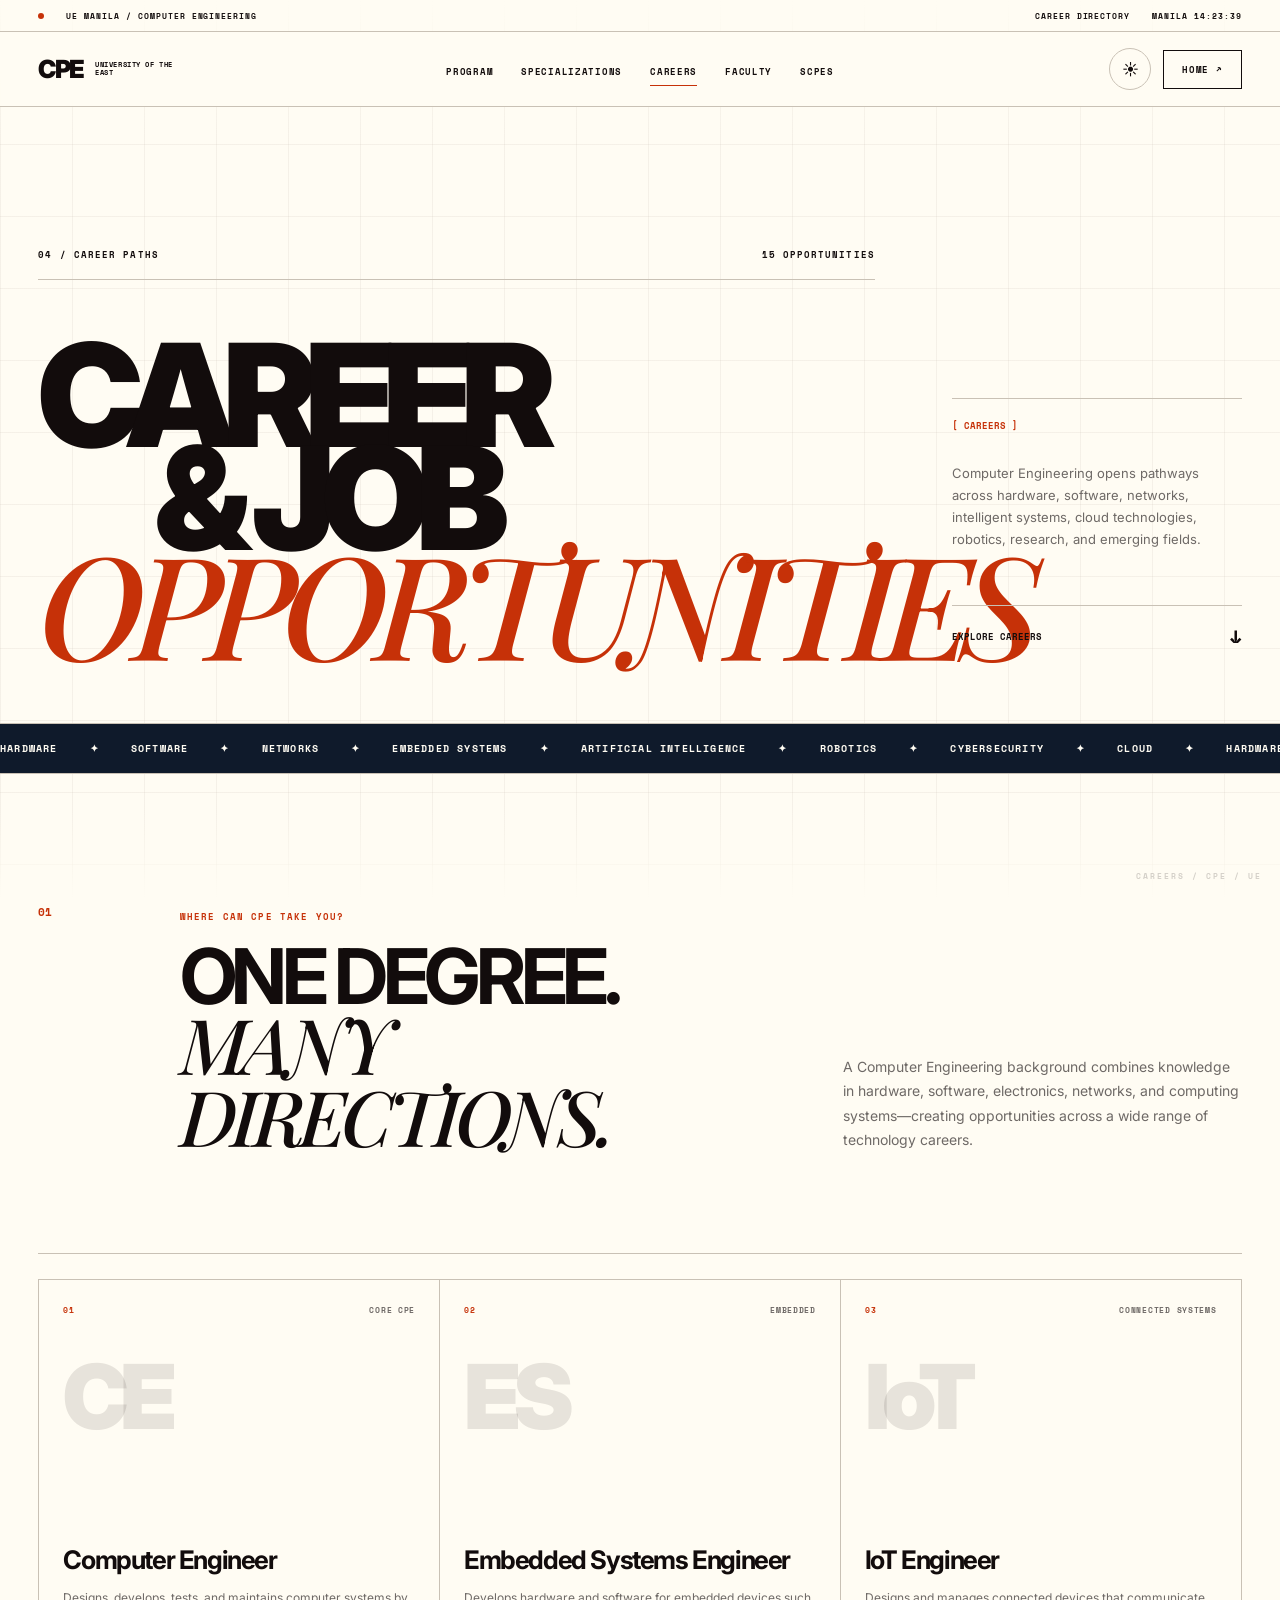
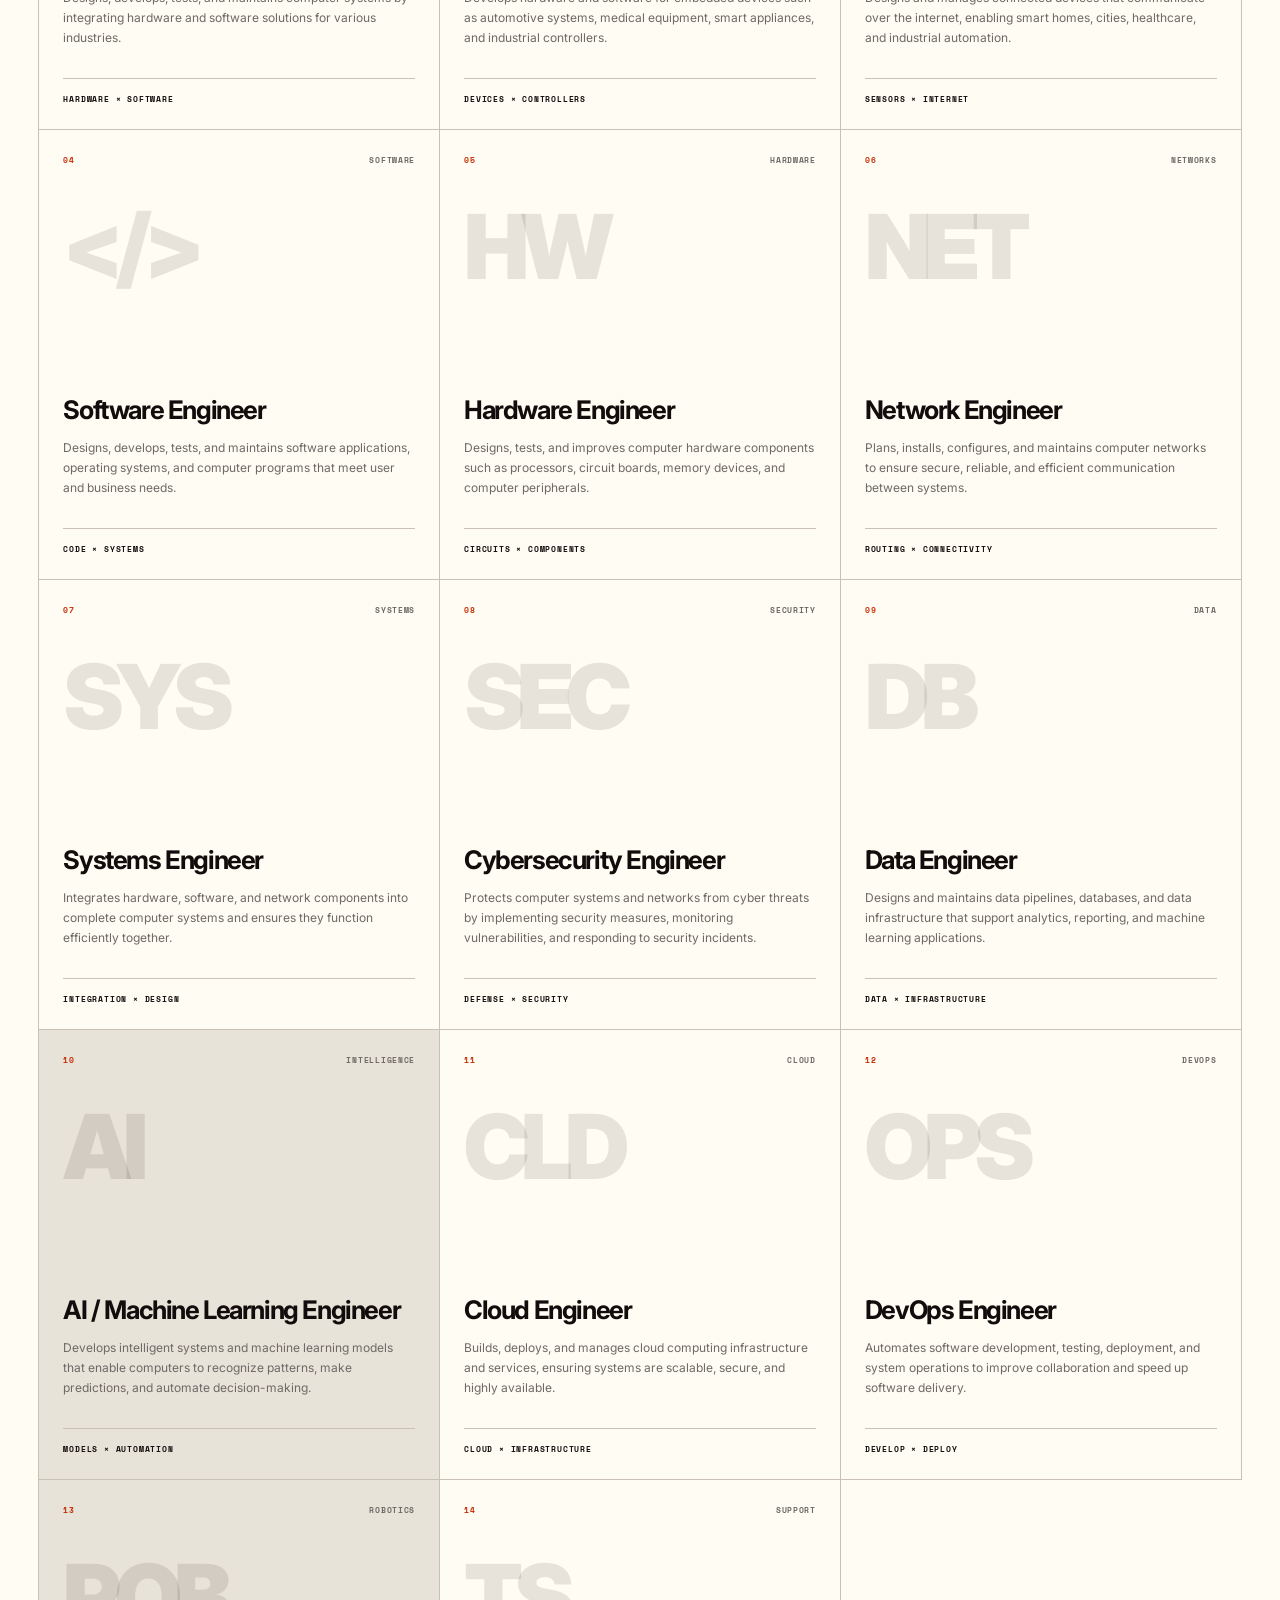
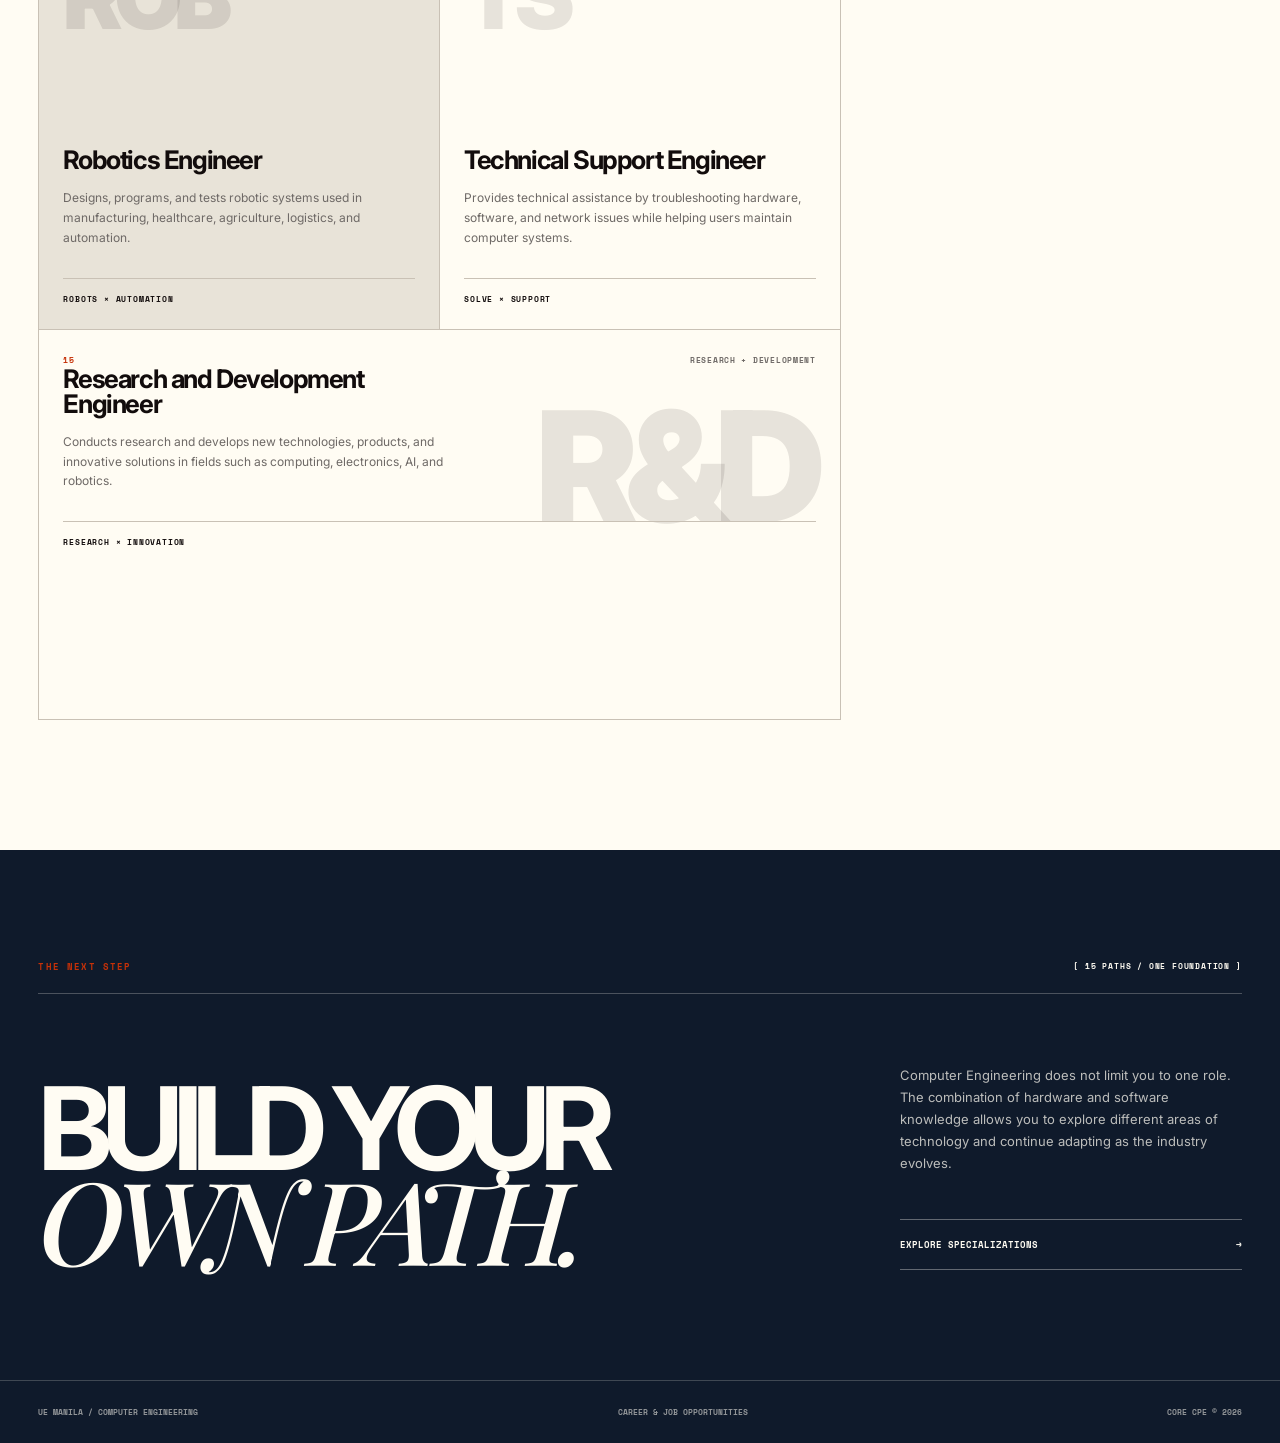
==== careers.html @ 99999d6b "Semi-finished website" ====
<!DOCTYPE html>
<html lang="en" data-theme="light">

<head>
    <meta charset="UTF-8">

    <meta
        name="viewport"
        content="width=device-width, initial-scale=1.0"
    >

    <title>
        Career & Job Opportunities | UE Computer Engineering
    </title>

    <!-- GOOGLE FONTS -->
    <link
        rel="preconnect"
        href="https://fonts.googleapis.com"
    >

    <link
        rel="preconnect"
        href="https://fonts.gstatic.com"
        crossorigin
    >

    <link
        href="https://fonts.googleapis.com/css2?family=Inter:wght@400;500;600;700;800;900&family=Playfair+Display:ital,wght@1,500;1,600&family=Space+Mono:wght@400;700&display=swap"
        rel="stylesheet"
    >

    <!-- CAREER PAGE CSS -->
    <link
        rel="stylesheet"
        href="careers.css"
    >

    <!-- APPLY SAVED THEME BEFORE PAGE LOAD -->
    <script>
        (function () {

            const savedTheme =
                localStorage.getItem("cpe-theme") || "light";

            document.documentElement.dataset.theme =
                savedTheme;

        })();
    </script>

</head>


<body>


<!-- =========================================================
     PAGE TRANSITION
========================================================= -->

<div
    class="page-transition"
    id="pageTransition"
></div>


<!-- =========================================================
     TOP BAR
========================================================= -->

<div class="topbar">

    <div class="topbar-left">

        <span class="dot"></span>

        <span>
            UE MANILA / COMPUTER ENGINEERING
        </span>

    </div>


    <div class="topbar-right">

        <span>
            CAREER DIRECTORY
        </span>

        <span id="clock">
            MANILA 00:00:00
        </span>

    </div>

</div>


<!-- =========================================================
     NAVIGATION
========================================================= -->

<nav>

    <div class="nav-inner">

        <!-- LOGO -->

        <a
            href="index.html"
            class="logo page-link"
        >

            CPE

            <small>
                UNIVERSITY OF THE EAST
            </small>

        </a>


        <!-- NAV LINKS -->

        <ul class="nav-links">

            <li>
                <a
                    href="computer-engineering.html"
                    class="page-link"
                >
                    PROGRAM
                </a>
            </li>

            <li>
                <a
                    href="specializations.html"
                    class="page-link"
                >
                    SPECIALIZATIONS
                </a>
            </li>

            <li>
                <a
                    href="careers.html"
                    class="active"
                >
                    CAREERS
                </a>
            </li>

            <li>
                <a
                    href="faculty.html"
                    class="page-link"
                >
                    FACULTY
                </a>
            </li>

            <li>
                <a
                    href="scpes.html"
                    class="page-link"
                >
                    SCPES
                </a>
            </li>

        </ul>


        <!-- RIGHT SIDE -->

        <div class="nav-right">

            <button
                class="theme-toggle"
                id="themeToggle"
                aria-label="Toggle dark mode"
            >

                <span class="sun">
                    ☀
                </span>

                <span class="moon">
                    ◐
                </span>

            </button>


            <a
                href="index.html"
                class="home-button page-link"
            >
                HOME ↗
            </a>

        </div>

    </div>

</nav>


<!-- =========================================================
     MAIN
========================================================= -->

<main>


<!-- =========================================================
     HERO
========================================================= -->

<section class="career-hero">

    <div class="hero-grid">


        <!-- LEFT -->

        <div class="hero-main">

            <div class="eyebrow reveal">

                <span>
                    04 / CAREER PATHS
                </span>

                <span>
                    15 OPPORTUNITIES
                </span>

            </div>


            <h1 class="career-title">

                <span
                    class="title-line title-career"
                >
                    CAREER
                </span>

                <span
                    class="title-line title-job"
                >
                    & JOB
                </span>

                <span
                    class="title-line title-opportunities"
                >
                    OPPORTUNITIES
                </span>

            </h1>

        </div>


        <!-- RIGHT -->

        <aside class="hero-side reveal">

            <div class="side-number">
                [ CAREERS ]
            </div>

            <p>
                Computer Engineering opens pathways
                across hardware, software, networks,
                intelligent systems, cloud technologies,
                robotics, research, and emerging fields.
            </p>

            <div class="hero-scroll">

                <span>
                    EXPLORE CAREERS
                </span>

                <span class="scroll-arrow">
                    ↓
                </span>

            </div>

        </aside>

    </div>

</section>


<!-- =========================================================
     MOVING CAREER STRIP
========================================================= -->

<div class="career-marquee">

    <div class="career-marquee-track">

        <span>HARDWARE</span>
        <span>✦</span>

        <span>SOFTWARE</span>
        <span>✦</span>

        <span>NETWORKS</span>
        <span>✦</span>

        <span>EMBEDDED SYSTEMS</span>
        <span>✦</span>

        <span>ARTIFICIAL INTELLIGENCE</span>
        <span>✦</span>

        <span>ROBOTICS</span>
        <span>✦</span>

        <span>CYBERSECURITY</span>
        <span>✦</span>

        <span>CLOUD</span>
        <span>✦</span>

        <!-- DUPLICATE FOR LOOP -->

        <span>HARDWARE</span>
        <span>✦</span>

        <span>SOFTWARE</span>
        <span>✦</span>

        <span>NETWORKS</span>
        <span>✦</span>

        <span>EMBEDDED SYSTEMS</span>
        <span>✦</span>

        <span>ARTIFICIAL INTELLIGENCE</span>
        <span>✦</span>

        <span>ROBOTICS</span>
        <span>✦</span>

        <span>CYBERSECURITY</span>
        <span>✦</span>

        <span>CLOUD</span>
        <span>✦</span>

    </div>

</div>


<!-- =========================================================
     INTRODUCTION
========================================================= -->

<section
    class="career-intro"
    id="career-list"
>

    <div class="intro-number reveal">
        01
    </div>


    <div class="intro-copy reveal">

        <span class="section-label">
            WHERE CAN CPE TAKE YOU?
        </span>


        <h2>

            ONE DEGREE.<br>

            <em>
                MANY DIRECTIONS.
            </em>

        </h2>

    </div>


    <div class="intro-description reveal">

        <p>
            A Computer Engineering background combines
            knowledge in hardware, software, electronics,
            networks, and computing systems—creating
            opportunities across a wide range of
            technology careers.
        </p>

    </div>

</section>


<!-- =========================================================
     CAREER CARDS
========================================================= -->

<section class="career-section">

    <div class="career-grid">


        <!-- 01 COMPUTER ENGINEER -->

        <article class="career-card reveal">

            <div class="career-card-top">

                <span class="career-number">
                    01
                </span>

                <span class="career-category">
                    CORE CPE
                </span>

            </div>


            <div class="career-icon">
                CE
            </div>


            <div class="career-content">

                <h3>
                    Computer Engineer
                </h3>

                <p>
                    Designs, develops, tests, and maintains
                    computer systems by integrating hardware
                    and software solutions for various
                    industries.
                </p>

            </div>


            <div class="career-bottom">
                HARDWARE × SOFTWARE
            </div>

        </article>


        <!-- 02 EMBEDDED SYSTEMS -->

        <article class="career-card reveal">

            <div class="career-card-top">

                <span class="career-number">
                    02
                </span>

                <span class="career-category">
                    EMBEDDED
                </span>

            </div>


            <div class="career-icon">
                ES
            </div>


            <div class="career-content">

                <h3>
                    Embedded Systems Engineer
                </h3>

                <p>
                    Develops hardware and software for
                    embedded devices such as automotive
                    systems, medical equipment, smart
                    appliances, and industrial controllers.
                </p>

            </div>


            <div class="career-bottom">
                DEVICES × CONTROLLERS
            </div>

        </article>


        <!-- 03 IOT -->

        <article class="career-card reveal">

            <div class="career-card-top">

                <span class="career-number">
                    03
                </span>

                <span class="career-category">
                    CONNECTED SYSTEMS
                </span>

            </div>


            <div class="career-icon">
                IoT
            </div>


            <div class="career-content">

                <h3>
                    IoT Engineer
                </h3>

                <p>
                    Designs and manages connected devices
                    that communicate over the internet,
                    enabling smart homes, cities, healthcare,
                    and industrial automation.
                </p>

            </div>


            <div class="career-bottom">
                SENSORS × INTERNET
            </div>

        </article>


        <!-- 04 SOFTWARE -->

        <article class="career-card reveal">

            <div class="career-card-top">

                <span class="career-number">
                    04
                </span>

                <span class="career-category">
                    SOFTWARE
                </span>

            </div>


            <div class="career-icon">
                &lt;/&gt;
            </div>


            <div class="career-content">

                <h3>
                    Software Engineer
                </h3>

                <p>
                    Designs, develops, tests, and maintains
                    software applications, operating systems,
                    and computer programs that meet user
                    and business needs.
                </p>

            </div>


            <div class="career-bottom">
                CODE × SYSTEMS
            </div>

        </article>


        <!-- 05 HARDWARE -->

        <article class="career-card reveal">

            <div class="career-card-top">

                <span class="career-number">
                    05
                </span>

                <span class="career-category">
                    HARDWARE
                </span>

            </div>


            <div class="career-icon">
                HW
            </div>


            <div class="career-content">

                <h3>
                    Hardware Engineer
                </h3>

                <p>
                    Designs, tests, and improves computer
                    hardware components such as processors,
                    circuit boards, memory devices, and
                    computer peripherals.
                </p>

            </div>


            <div class="career-bottom">
                CIRCUITS × COMPONENTS
            </div>

        </article>


        <!-- 06 NETWORK -->

        <article class="career-card reveal">

            <div class="career-card-top">

                <span class="career-number">
                    06
                </span>

                <span class="career-category">
                    NETWORKS
                </span>

            </div>


            <div class="career-icon">
                NET
            </div>


            <div class="career-content">

                <h3>
                    Network Engineer
                </h3>

                <p>
                    Plans, installs, configures, and
                    maintains computer networks to ensure
                    secure, reliable, and efficient
                    communication between systems.
                </p>

            </div>


            <div class="career-bottom">
                ROUTING × CONNECTIVITY
            </div>

        </article>


        <!-- 07 SYSTEMS -->

        <article class="career-card reveal">

            <div class="career-card-top">

                <span class="career-number">
                    07
                </span>

                <span class="career-category">
                    SYSTEMS
                </span>

            </div>


            <div class="career-icon">
                SYS
            </div>


            <div class="career-content">

                <h3>
                    Systems Engineer
                </h3>

                <p>
                    Integrates hardware, software, and
                    network components into complete
                    computer systems and ensures they
                    function efficiently together.
                </p>

            </div>


            <div class="career-bottom">
                INTEGRATION × DESIGN
            </div>

        </article>


        <!-- 08 CYBERSECURITY -->

        <article class="career-card reveal">

            <div class="career-card-top">

                <span class="career-number">
                    08
                </span>

                <span class="career-category">
                    SECURITY
                </span>

            </div>


            <div class="career-icon">
                SEC
            </div>


            <div class="career-content">

                <h3>
                    Cybersecurity Engineer
                </h3>

                <p>
                    Protects computer systems and networks
                    from cyber threats by implementing
                    security measures, monitoring
                    vulnerabilities, and responding to
                    security incidents.
                </p>

            </div>


            <div class="career-bottom">
                DEFENSE × SECURITY
            </div>

        </article>


        <!-- 09 DATA -->

        <article class="career-card reveal">

            <div class="career-card-top">

                <span class="career-number">
                    09
                </span>

                <span class="career-category">
                    DATA
                </span>

            </div>


            <div class="career-icon">
                DB
            </div>


            <div class="career-content">

                <h3>
                    Data Engineer
                </h3>

                <p>
                    Designs and maintains data pipelines,
                    databases, and data infrastructure that
                    support analytics, reporting, and
                    machine learning applications.
                </p>

            </div>


            <div class="career-bottom">
                DATA × INFRASTRUCTURE
            </div>

        </article>


        <!-- 10 AI / ML -->

        <article class="career-card career-card-featured reveal">

            <div class="career-card-top">

                <span class="career-number">
                    10
                </span>

                <span class="career-category">
                    INTELLIGENCE
                </span>

            </div>


            <div class="career-icon">
                AI
            </div>


            <div class="career-content">

                <h3>
                    AI / Machine Learning Engineer
                </h3>

                <p>
                    Develops intelligent systems and machine
                    learning models that enable computers
                    to recognize patterns, make predictions,
                    and automate decision-making.
                </p>

            </div>


            <div class="career-bottom">
                MODELS × AUTOMATION
            </div>

        </article>


        <!-- 11 CLOUD -->

        <article class="career-card reveal">

            <div class="career-card-top">

                <span class="career-number">
                    11
                </span>

                <span class="career-category">
                    CLOUD
                </span>

            </div>


            <div class="career-icon">
                CLD
            </div>


            <div class="career-content">

                <h3>
                    Cloud Engineer
                </h3>

                <p>
                    Builds, deploys, and manages cloud
                    computing infrastructure and services,
                    ensuring systems are scalable, secure,
                    and highly available.
                </p>

            </div>


            <div class="career-bottom">
                CLOUD × INFRASTRUCTURE
            </div>

        </article>


        <!-- 12 DEVOPS -->

        <article class="career-card reveal">

            <div class="career-card-top">

                <span class="career-number">
                    12
                </span>

                <span class="career-category">
                    DEVOPS
                </span>

            </div>


            <div class="career-icon">
                OPS
            </div>


            <div class="career-content">

                <h3>
                    DevOps Engineer
                </h3>

                <p>
                    Automates software development, testing,
                    deployment, and system operations to
                    improve collaboration and speed up
                    software delivery.
                </p>

            </div>


            <div class="career-bottom">
                DEVELOP × DEPLOY
            </div>

        </article>


        <!-- 13 ROBOTICS -->

        <article class="career-card career-card-featured reveal">

            <div class="career-card-top">

                <span class="career-number">
                    13
                </span>

                <span class="career-category">
                    ROBOTICS
                </span>

            </div>


            <div class="career-icon">
                ROB
            </div>


            <div class="career-content">

                <h3>
                    Robotics Engineer
                </h3>

                <p>
                    Designs, programs, and tests robotic
                    systems used in manufacturing,
                    healthcare, agriculture, logistics,
                    and automation.
                </p>

            </div>


            <div class="career-bottom">
                ROBOTS × AUTOMATION
            </div>

        </article>


        <!-- 14 TECHNICAL SUPPORT -->

        <article class="career-card reveal">

            <div class="career-card-top">

                <span class="career-number">
                    14
                </span>

                <span class="career-category">
                    SUPPORT
                </span>

            </div>


            <div class="career-icon">
                TS
            </div>


            <div class="career-content">

                <h3>
                    Technical Support Engineer
                </h3>

                <p>
                    Provides technical assistance by
                    troubleshooting hardware, software,
                    and network issues while helping users
                    maintain computer systems.
                </p>

            </div>


            <div class="career-bottom">
                SOLVE × SUPPORT
            </div>

        </article>


        <!-- 15 R&D -->

        <article class="career-card career-card-wide reveal">

            <div class="career-card-top">

                <span class="career-number">
                    15
                </span>

                <span class="career-category">
                    RESEARCH + DEVELOPMENT
                </span>

            </div>


            <div class="career-icon">
                R&D
            </div>


            <div class="career-content">

                <h3>
                    Research and Development Engineer
                </h3>

                <p>
                    Conducts research and develops new
                    technologies, products, and innovative
                    solutions in fields such as computing,
                    electronics, AI, and robotics.
                </p>

            </div>


            <div class="career-bottom">
                RESEARCH × INNOVATION
            </div>

        </article>


    </div>

</section>


<!-- =========================================================
     CLOSING SECTION
========================================================= -->

<section class="career-closing">

    <div class="closing-top reveal">

        <span class="section-label">
            THE NEXT STEP
        </span>

        <span>
            [ 15 PATHS / ONE FOUNDATION ]
        </span>

    </div>


    <div class="closing-grid">

        <h2 class="reveal">

            BUILD YOUR<br>

            <em>
                OWN PATH.
            </em>

        </h2>


        <div class="closing-copy reveal">

            <p>
                Computer Engineering does not limit you
                to one role. The combination of hardware
                and software knowledge allows you to
                explore different areas of technology
                and continue adapting as the industry
                evolves.
            </p>


            <a
                href="specializations.html"
                class="next-page page-link"
            >

                <span>
                    EXPLORE SPECIALIZATIONS
                </span>

                <span>
                    →
                </span>

            </a>

        </div>

    </div>

</section>


</main>


<!-- =========================================================
     FOOTER
========================================================= -->

<footer>

    <div class="footer-inner">

        <span>
            UE MANILA / COMPUTER ENGINEERING
        </span>

        <span>
            CAREER & JOB OPPORTUNITIES
        </span>

        <span>
            CORE CPE © 2026
        </span>

    </div>

</footer>


<!-- =========================================================
     JAVASCRIPT
========================================================= -->

<script src="careers.js"></script>

</body>

</html>
---- careers.css ----
/* =========================================================
   UE MANILA — COMPUTER ENGINEERING
   CAREERS PAGE
========================================================= */

* {
    box-sizing: border-box;
    margin: 0;
    padding: 0;
}

:root {
    --paper: #fffcf3;
    --soft: #e8e3d8;
    --ink: #120c0c;
    --muted: #6e6966;
    --orange: #c63108;
    --line: #c9c1b5;
    --card: #f0eadf;
    --nav-bg: rgba(255, 252, 243, .94);

    --opposite: #0f1a2b;
    --opposite-text: #fffcf3;
}

html[data-theme="dark"] {
    --paper: #0f1a2b;
    --soft: #16243a;
    --ink: #f8f2e8;
    --muted: #a8b3c4;
    --orange: #d45b32;
    --line: #314158;
    --card: #17253a;
    --nav-bg: rgba(15, 26, 43, .94);

    --opposite: #fffcf3;
    --opposite-text: #0f1a2b;
}

html {
    scroll-behavior: smooth;
}

body {
    background: var(--paper);
    color: var(--ink);
    font-family: "Inter", sans-serif;
    overflow-x: hidden;
    transition:
        background .45s ease,
        color .45s ease;
}

a {
    color: inherit;
    text-decoration: none;
}

button {
    font: inherit;
}


/* =========================================================
   PAGE TRANSITION
========================================================= */

.page-transition {
    position: fixed;
    inset: 0;
    z-index: 999999;

    background: var(--opposite);

    transform: translateY(-100%);
    pointer-events: none;
}

.page-transition.page-enter {
    animation:
        pageEnter 1s
        cubic-bezier(.77, 0, .18, 1)
        forwards;
}

.page-transition.page-exit {
    pointer-events: auto;

    animation:
        pageExit .8s
        cubic-bezier(.77, 0, .18, 1)
        forwards;
}

@keyframes pageEnter {

    0% {
        transform: translateY(0);
    }

    100% {
        transform: translateY(100%);
    }
}

@keyframes pageExit {

    0% {
        transform: translateY(-100%);
    }

    100% {
        transform: translateY(0);
    }
}


/* =========================================================
   BACKGROUND TEXTURE
========================================================= */

body::before {
    content: "";
    position: fixed;
    inset: 0;

    z-index: -2;
    pointer-events: none;

    background-image:
        linear-gradient(
            color-mix(
                in srgb,
                var(--line) 18%,
                transparent
            )
            1px,
            transparent 1px
        ),

        linear-gradient(
            90deg,
            color-mix(
                in srgb,
                var(--line) 18%,
                transparent
            )
            1px,
            transparent 1px
        );

    background-size:
        72px 72px;

    mask-image:
        linear-gradient(
            to bottom,
            transparent,
            #000 15%,
            #000 90%,
            transparent
        );
}

body::after {
    content: "CAREERS / CPE / UE";

    position: fixed;
    right: 18px;
    bottom: 18px;

    z-index: -1;

    font:
        700 8px
        "Space Mono",
        monospace;

    letter-spacing: .25em;

    color:
        color-mix(
            in srgb,
            var(--ink) 18%,
            transparent
        );

    pointer-events: none;
}


/* =========================================================
   TOP BAR
========================================================= */

.topbar {
    height: 32px;

    padding:
        0 3vw;

    display: flex;
    align-items: center;
    justify-content: space-between;

    border-bottom:
        1px solid var(--line);

    font:
        700 8px
        "Space Mono",
        monospace;

    letter-spacing: .12em;
}

.topbar-left,
.topbar-right {
    display: flex;
    align-items: center;
    gap: 22px;
}

.dot {
    width: 6px;
    height: 6px;

    border-radius: 50%;

    background:
        var(--orange);
}


/* =========================================================
   NAVIGATION
========================================================= */

nav {
    position: sticky;
    top: 0;

    z-index: 1000;

    background:
        var(--nav-bg);

    backdrop-filter:
        blur(18px);

    border-bottom:
        1px solid var(--line);
}

.nav-inner {
    width:
        min(1440px, 94vw);

    min-height: 74px;

    margin: auto;

    display: grid;

    grid-template-columns:
        1fr auto 1fr;

    align-items: center;

    gap: 25px;
}

.logo {
    width: max-content;

    font-size: 25px;
    font-weight: 900;

    letter-spacing: -.07em;

    display: flex;
    align-items: center;

    gap: 12px;
}

.logo small {
    font:
        700 7px
        "Space Mono",
        monospace;

    letter-spacing: .08em;

    max-width: 90px;

    line-height: 1.2;
}

.nav-links {
    list-style: none;

    display: flex;
    align-items: center;

    gap: 28px;
}

.nav-links a {
    position: relative;

    font:
        700 9px
        "Space Mono",
        monospace;

    letter-spacing: .08em;

    padding:
        8px 0;
}

.nav-links a::after {
    content: "";

    position: absolute;

    left: 0;
    right: 0;
    bottom: 0;

    height: 1px;

    background:
        var(--orange);

    transform:
        scaleX(0);

    transform-origin:
        right;

    transition:
        transform .45s
        cubic-bezier(.16, .84, .24, 1);
}

.nav-links a:hover::after,
.nav-links a.active::after {
    transform:
        scaleX(1);

    transform-origin:
        left;
}

.nav-right {
    justify-self: end;

    display: flex;
    align-items: center;

    gap: 12px;
}


/* =========================================================
   THEME TOGGLE
========================================================= */

.theme-toggle {
    width: 42px;
    height: 42px;

    border:
        1px solid var(--line);

    border-radius: 50%;

    background:
        transparent;

    color:
        var(--ink);

    cursor: pointer;

    position: relative;

    overflow: hidden;

    transition:
        background .4s ease,
        color .4s ease,
        transform .4s ease;
}

.theme-toggle:hover {
    transform:
        rotate(12deg);

    background:
        var(--opposite);

    color:
        var(--opposite-text);
}

.theme-toggle .moon {
    display: none;
}

html[data-theme="dark"]
.theme-toggle .sun {
    display: none;
}

html[data-theme="dark"]
.theme-toggle .moon {
    display: inline;
}


/* =========================================================
   HOME BUTTON
========================================================= */

.home-button {
    position: relative;

    overflow: hidden;

    padding:
        12px 18px;

    border:
        1px solid var(--ink);

    font:
        700 9px
        "Space Mono",
        monospace;

    letter-spacing: .08em;

    isolation: isolate;

    transition:
        color .45s ease;
}

.home-button::before {
    content: "";

    position: absolute;
    inset: 0;

    z-index: -1;

    background:
        var(--opposite);

    transform:
        translateX(-102%);

    transition:
        transform .55s
        cubic-bezier(.16, .84, .24, 1);
}

.home-button:hover {
    color:
        var(--opposite-text);
}

.home-button:hover::before {
    transform:
        translateX(0);
}


/* =========================================================
   HERO
========================================================= */

.career-hero {
    width:
        min(1440px, 94vw);

    margin: auto;

    padding:
        clamp(80px, 11vw, 160px)
        0
        70px;
}

.hero-grid {
    display: grid;

    grid-template-columns:
        minmax(0, 1fr)
        290px;

    gap:
        clamp(35px, 6vw, 100px);

    align-items: end;
}

.eyebrow {
    display: flex;
    justify-content: space-between;

    padding-bottom: 18px;

    border-bottom:
        1px solid var(--line);

    font:
        700 9px
        "Space Mono",
        monospace;

    letter-spacing: .12em;
}


/* =========================================================
   LARGE TITLE
========================================================= */

.career-title {
    margin-top:
        clamp(30px, 5vw, 70px);

    font-size:
        clamp(70px, 11.2vw, 170px);

    line-height:
        .72;

    letter-spacing:
        -.09em;

    font-weight: 900;
}

.title-line {
    display: block;

    opacity: 0;

    transform:
        translateY(100%);

    transition:
        opacity 1s ease,
        transform 1.2s
        cubic-bezier(.16, .84, .24, 1);
}

body.loaded
.title-line {
    opacity: 1;

    transform:
        translateY(0);
}

.title-job {
    padding-left:
        9vw;

    transition-delay:
        .12s;
}

.title-opportunities {
    font-family:
        "Playfair Display",
        serif;

    font-style: italic;

    font-weight: 500;

    color:
        var(--orange);

    transition-delay:
        .24s;
}


/* =========================================================
   HERO SIDE
========================================================= */

.hero-side {
    border-top:
        1px solid var(--line);

    padding-top: 20px;
}

.side-number {
    margin-bottom: 30px;

    font:
        700 9px
        "Space Mono",
        monospace;

    color:
        var(--orange);
}

.hero-side p {
    font-size: 13px;

    line-height: 1.7;

    color:
        var(--muted);
}

.hero-scroll {
    margin-top: 55px;

    padding-top: 14px;

    border-top:
        1px solid var(--line);

    display: flex;
    justify-content: space-between;
    align-items: center;

    font:
        700 9px
        "Space Mono",
        monospace;
}

.scroll-arrow {
    font-size: 22px;

    animation:
        arrowBounce 1.7s
        ease-in-out infinite;
}

@keyframes arrowBounce {

    50% {
        transform:
            translateY(8px);
    }
}


/* =========================================================
   MARQUEE
========================================================= */

.career-marquee {
    overflow: hidden;

    border-top:
        1px solid var(--line);

    border-bottom:
        1px solid var(--line);

    background:
        var(--opposite);

    color:
        var(--opposite-text);

    padding:
        17px 0;
}

.career-marquee-track {
    width: max-content;

    display: flex;
    gap: 32px;

    align-items: center;

    animation:
        careerMarquee 28s
        linear infinite;

    font:
        700 10px
        "Space Mono",
        monospace;

    letter-spacing: .12em;
}

.career-marquee:hover
.career-marquee-track {
    animation-play-state:
        paused;
}

@keyframes careerMarquee {

    to {
        transform:
            translateX(-50%);
    }
}


/* =========================================================
   INTRO
========================================================= */

.career-intro {
    width:
        min(1440px, 94vw);

    margin: auto;

    padding:
        130px 0 100px;

    display: grid;

    grid-template-columns:
        90px 1fr .65fr;

    gap: 4vw;

    border-bottom:
        1px solid var(--line);
}

.intro-number {
    font:
        700 11px
        "Space Mono",
        monospace;

    color:
        var(--orange);
}

.section-label {
    font:
        700 9px
        "Space Mono",
        monospace;

    letter-spacing: .13em;

    color:
        var(--orange);
}

.intro-copy h2 {
    margin-top: 20px;

    font-size:
        clamp(45px, 6vw, 90px);

    line-height: .86;

    letter-spacing: -.07em;
}

.intro-copy h2 em {
    font-family:
        "Playfair Display",
        serif;

    font-weight: 500;
}

.intro-description {
    align-self: end;
}

.intro-description p {
    max-width: 440px;

    font-size: 14px;

    line-height: 1.75;

    color:
        var(--muted);
}


/* =========================================================
   CAREER SECTION
========================================================= */

.career-section {
    width:
        min(1440px, 94vw);

    margin: auto;

    padding:
        25px 0 130px;
}

.career-grid {
    display: grid;

    grid-template-columns:
        repeat(3, minmax(0, 1fr));

    border-top:
        1px solid var(--line);

    border-left:
        1px solid var(--line);
}


/* =========================================================
   CAREER CARD
========================================================= */

.career-card {
    position: relative;

    min-height: 450px;

    padding:
        24px;

    overflow: hidden;

    border-right:
        1px solid var(--line);

    border-bottom:
        1px solid var(--line);

    background:
        var(--paper);

    display: flex;
    flex-direction: column;

    isolation: isolate;

    transition:
        color .65s
        cubic-bezier(.16, .84, .24, 1);
}


/*
    Opposite-theme panel starts below.
    On hover it covers the ENTIRE card.
*/

.career-card::before {
    content: "";

    position: absolute;
    inset: 0;

    z-index: -1;

    background:
        var(--opposite);

    transform:
        translateY(101%);

    transition:
        transform .75s
        cubic-bezier(.16, .84, .24, 1);
}

.career-card:hover::before {
    transform:
        translateY(0);
}

.career-card:hover {
    color:
        var(--opposite-text);
}


/* =========================================================
   CARD TOP
========================================================= */

.career-card-top {
    display: flex;
    justify-content: space-between;

    gap: 20px;

    font:
        700 8px
        "Space Mono",
        monospace;

    letter-spacing: .09em;

    position: relative;

    z-index: 3;
}

.career-number {
    color:
        var(--orange);
}

.career-category {
    text-align: right;

    color:
        var(--muted);

    transition:
        color .4s ease;
}

.career-card:hover
.career-category {
    color:
        color-mix(
            in srgb,
            var(--opposite-text) 65%,
            transparent
        );
}


/* =========================================================
   BIG CARD ICON
========================================================= */

.career-icon {
    margin:
        45px 0 auto;

    width: 100%;

    font-size:
        clamp(65px, 7vw, 105px);

    font-weight: 900;

    letter-spacing:
        -.09em;

    line-height: .8;

    color:
        color-mix(
            in srgb,
            var(--ink) 10%,
            transparent
        );

    transform:
        translateX(0);

    transition:
        color .65s ease,
        transform .8s
        cubic-bezier(.16, .84, .24, 1);
}

.career-card:hover
.career-icon {
    color:
        color-mix(
            in srgb,
            var(--opposite-text) 13%,
            transparent
        );

    transform:
        translateX(14px);
}


/* =========================================================
   CARD CONTENT
========================================================= */

.career-content {
    position: relative;
    z-index: 3;
}

.career-content h3 {
    max-width: 360px;

    margin-bottom: 16px;

    font-size:
        clamp(23px, 2vw, 34px);

    line-height: .98;

    letter-spacing: -.055em;
}

.career-content p {
    max-width: 420px;

    font-size: 12px;

    line-height: 1.65;

    color:
        var(--muted);

    transition:
        color .5s ease;
}

.career-card:hover
.career-content p {
    color:
        color-mix(
            in srgb,
            var(--opposite-text) 72%,
            transparent
        );
}


/* =========================================================
   CARD BOTTOM
========================================================= */

.career-bottom {
    position: relative;
    z-index: 3;

    margin-top: 30px;

    padding-top: 14px;

    border-top:
        1px solid var(--line);

    font:
        700 8px
        "Space Mono",
        monospace;

    letter-spacing: .1em;

    transition:
        border-color .5s ease;
}

.career-card:hover
.career-bottom {
    border-color:
        color-mix(
            in srgb,
            var(--opposite-text) 30%,
            transparent
        );
}


/* =========================================================
   FEATURED CARDS
========================================================= */

.career-card-featured {
    background:
        var(--soft);
}

.career-card-wide {
    grid-column:
        span 2;

    min-height:
        390px;
}

.career-card-wide
.career-icon {
    position: absolute;

    right: 30px;
    top: 30px;

    width: auto;

    font-size:
        clamp(90px, 12vw, 170px);
}


/* =========================================================
   CARD HOVER DETAILS
========================================================= */

.career-card::after {
    content: "↗";

    position: absolute;

    right: 24px;
    bottom: 20px;

    z-index: 5;

    font-size: 28px;

    opacity: 0;

    transform:
        translate(-12px, 12px);

    transition:
        opacity .4s ease .15s,
        transform .6s
        cubic-bezier(.16, .84, .24, 1);
}

.career-card:hover::after {
    opacity: 1;

    transform:
        translate(0, 0);
}


/* =========================================================
   CLOSING
========================================================= */

.career-closing {
    background:
        var(--opposite);

    color:
        var(--opposite-text);

    padding:
        110px
        max(3vw, calc((100vw - 1440px) / 2));
}

.closing-top {
    padding-bottom: 20px;

    border-bottom:
        1px solid
        color-mix(
            in srgb,
            var(--opposite-text) 25%,
            transparent
        );

    display: flex;
    justify-content: space-between;

    font:
        700 8px
        "Space Mono",
        monospace;

    letter-spacing: .1em;
}

.closing-grid {
    padding-top: 70px;

    display: grid;

    grid-template-columns:
        1fr .45fr;

    gap: 8vw;

    align-items: end;
}

.closing-grid h2 {
    font-size:
        clamp(60px, 9vw, 135px);

    line-height: .78;

    letter-spacing: -.09em;
}

.closing-grid h2 em {
    font-family:
        "Playfair Display",
        serif;

    font-weight: 500;
}

.closing-copy p {
    font-size: 13px;

    line-height: 1.7;

    opacity: .72;
}

.next-page {
    margin-top: 45px;

    padding:
        18px 0;

    border-top:
        1px solid
        color-mix(
            in srgb,
            var(--opposite-text) 35%,
            transparent
        );

    border-bottom:
        1px solid
        color-mix(
            in srgb,
            var(--opposite-text) 35%,
            transparent
        );

    display: flex;
    justify-content: space-between;

    font:
        700 9px
        "Space Mono",
        monospace;

    transition:
        padding .4s ease;
}

.next-page:hover {
    padding-left: 12px;
    padding-right: 12px;
}


/* =========================================================
   FOOTER
========================================================= */

footer {
    background:
        var(--opposite);

    color:
        var(--opposite-text);

    border-top:
        1px solid
        color-mix(
            in srgb,
            var(--opposite-text) 20%,
            transparent
        );
}

.footer-inner {
    width:
        min(1440px, 94vw);

    margin: auto;

    padding:
        25px 0;

    display: flex;
    justify-content: space-between;

    gap: 20px;

    font:
        700 8px
        "Space Mono",
        monospace;

    opacity: .55;
}


/* =========================================================
   SCROLL REVEAL
========================================================= */

.reveal {
    opacity: 0;

    transform:
        translateY(45px);

    filter:
        blur(5px);

    transition:
        opacity .8s ease,
        transform .9s
        cubic-bezier(.16, .84, .24, 1),
        filter .8s ease;
}

.reveal.visible {
    opacity: 1;

    transform:
        translateY(0);

    filter:
        blur(0);
}


/* Stagger career cards */

.career-card:nth-child(3n + 2) {
    transition-delay: .07s;
}

.career-card:nth-child(3n + 3) {
    transition-delay: .14s;
}


/* =========================================================
   CURSOR TRAIL
========================================================= */

.cursor-trail-circle {
    position: fixed;

    left: 0;
    top: 0;

    border-radius: 50%;

    pointer-events: none;

    z-index: 100000;

    background:
        var(--opposite);

    will-change:
        transform;

    opacity: 0;
}


/* =========================================================
   TABLET
========================================================= */

@media (max-width: 1000px) {

    .nav-inner {
        grid-template-columns:
            1fr auto;
    }

    .nav-links {
        display: none;
    }

    .hero-grid {
        grid-template-columns:
            1fr;
    }

    .hero-side {
        max-width: 500px;
    }

    .career-intro {
        grid-template-columns:
            60px 1fr;
    }

    .intro-description {
        grid-column:
            2;
    }

    .career-grid {
        grid-template-columns:
            repeat(2, 1fr);
    }

    .career-card-wide {
        grid-column:
            span 2;
    }

    .closing-grid {
        grid-template-columns:
            1fr;
    }
}


/* =========================================================
   PHONE
========================================================= */

@media (max-width: 650px) {

    .topbar-right {
        display: none;
    }

    .topbar {
        padding:
            0 5vw;
    }

    .nav-inner {
        width: 90vw;
    }

    .logo small {
        display: none;
    }

    .home-button {
        padding:
            10px 12px;
    }

    .career-hero {
        width: 90vw;

        padding-top:
            80px;
    }

    .career-title {
        font-size:
            clamp(55px, 19vw, 90px);

        line-height: .78;
    }

    .title-job {
        padding-left: 0;
    }

    .title-opportunities {
        font-size:
            .67em;
    }

    .career-intro {
        width: 90vw;

        padding:
            85px 0;

        grid-template-columns:
            1fr;
    }

    .intro-description {
        grid-column:
            auto;
    }

    .career-section {
        width: 90vw;

        padding-bottom:
            85px;
    }

    .career-grid {
        grid-template-columns:
            1fr;
    }

    .career-card {
        min-height:
            400px;
    }

    .career-card-wide {
        grid-column:
            span 1;
    }

    .career-card-wide
    .career-icon {
        position: static;

        width: 100%;

        font-size:
            90px;
    }

    .career-closing {
        padding:
            80px 5vw;
    }

    .closing-top {
        gap: 20px;
    }

    .closing-grid {
        padding-top:
            50px;
    }

    .footer-inner {
        width: 90vw;

        flex-direction:
            column;
    }
}


/* =========================================================
   TOUCH DEVICES
========================================================= */

@media (hover: none) {

    .career-card::before {
        transform:
            translateY(100%);
    }

    .career-card:active::before {
        transform:
            translateY(0);
    }
}


/* =========================================================
   REDUCED MOTION
========================================================= */

@media (prefers-reduced-motion: reduce) {

    *,
    *::before,
    *::after {
        animation-duration:
            .01ms !important;

        animation-iteration-count:
            1 !important;

        transition-duration:
            .01ms !important;
    }

    .reveal {
        opacity: 1;
        transform: none;
        filter: none;
    }
}
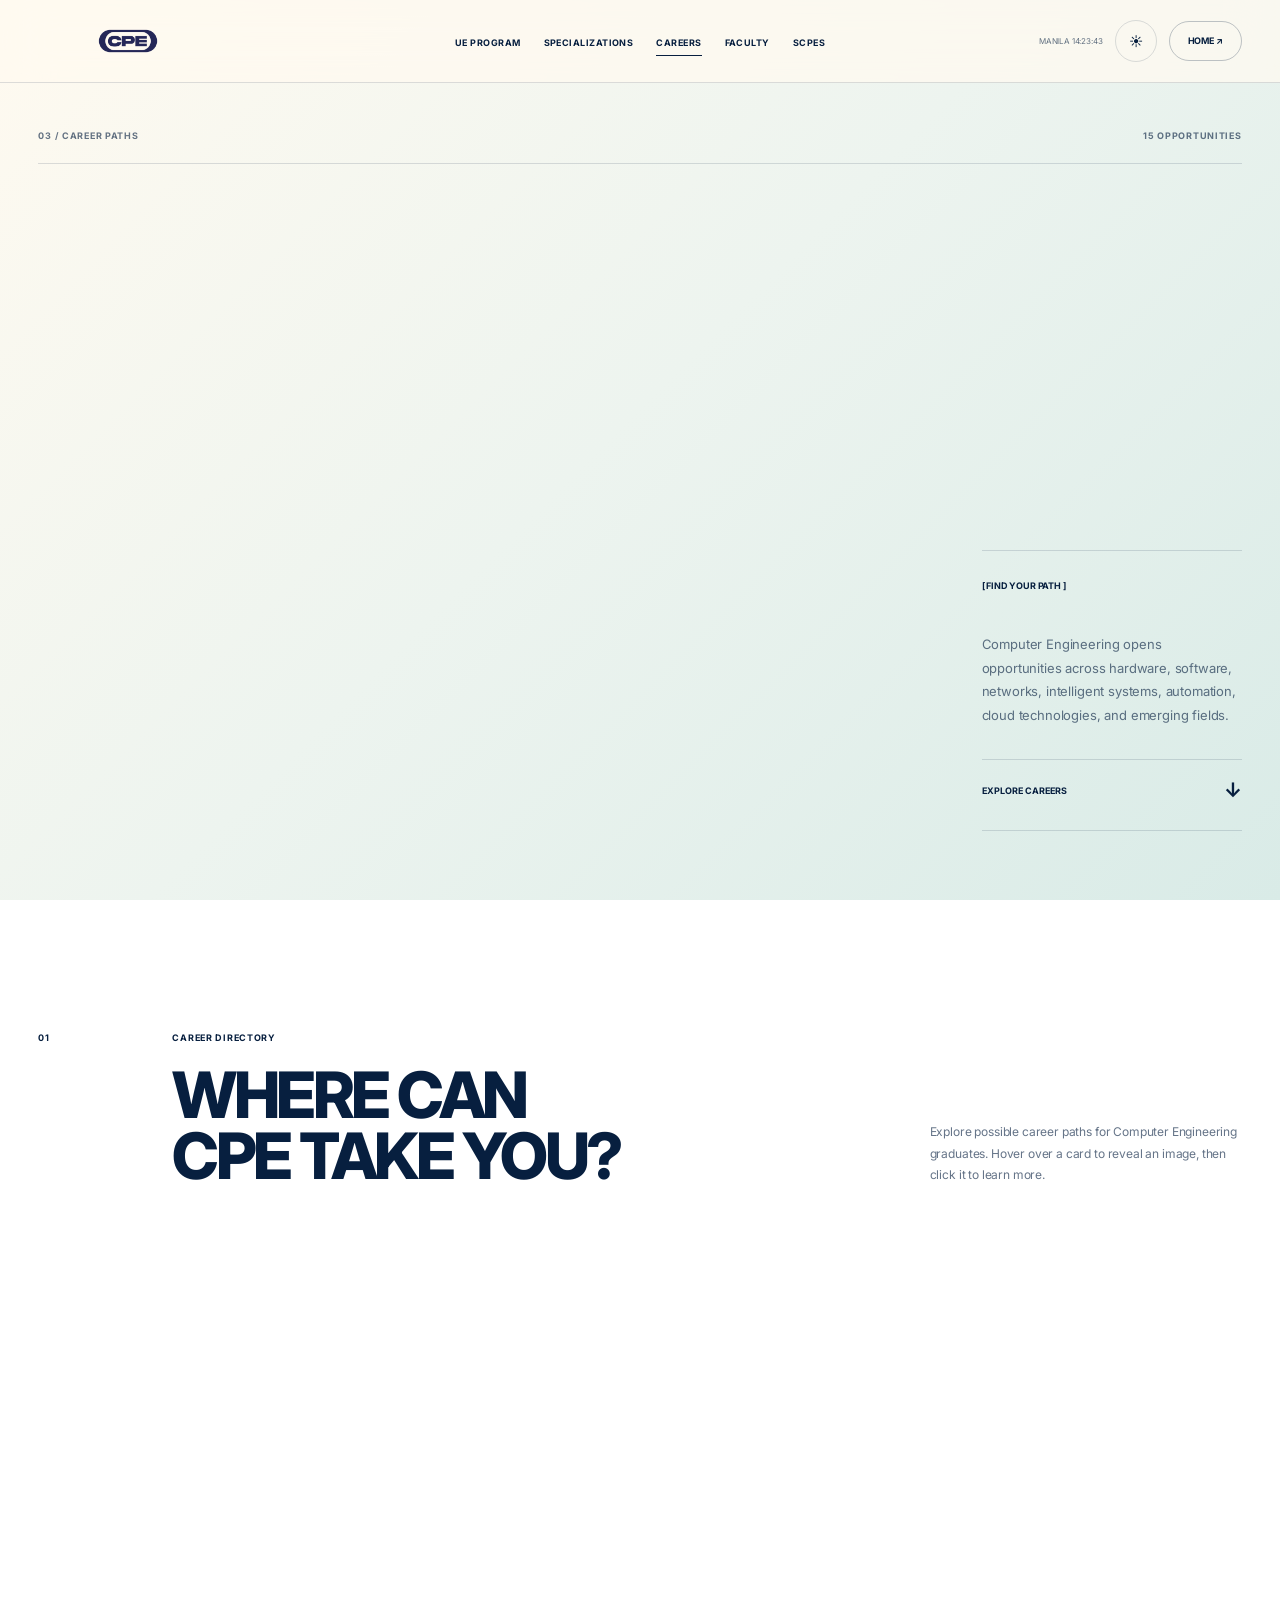
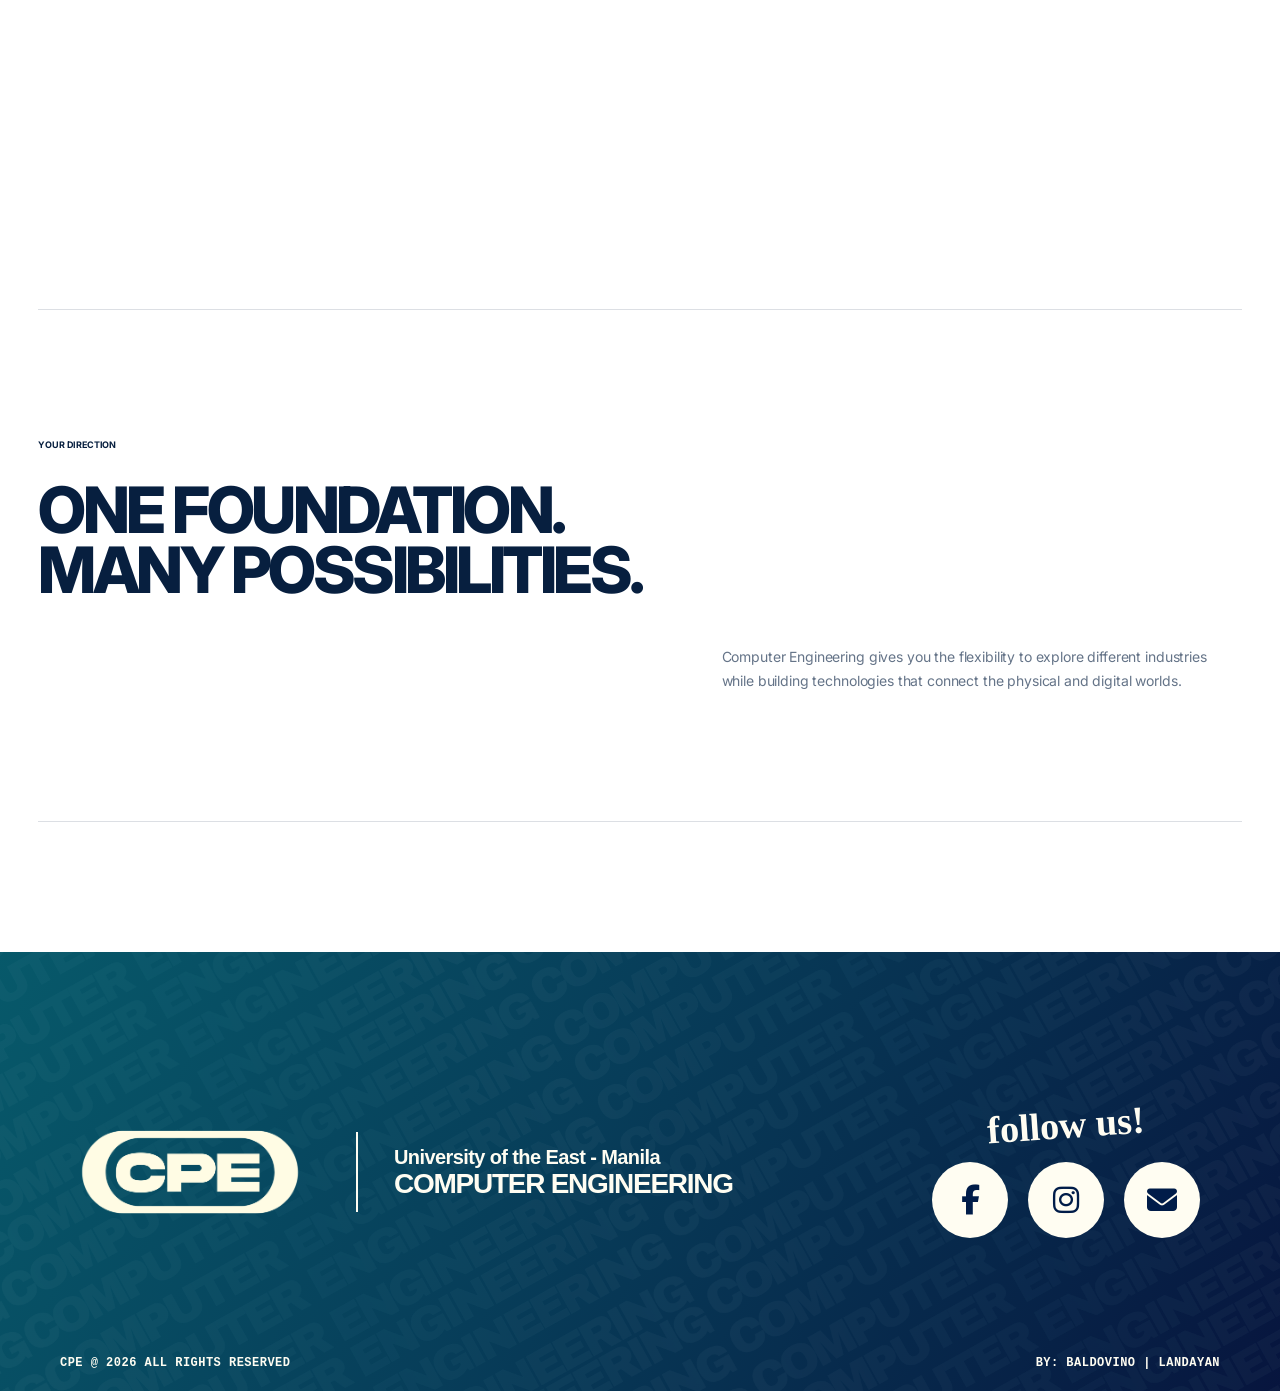
==== commit d662688b: "No pictures yet, semi-finished" ====
--- a/careers.html
+++ b/careers.html
@@ -1,7 +1,9 @@
 <!DOCTYPE html>
+
 <html lang="en" data-theme="light">
 
 <head>
+
     <meta charset="UTF-8">
 
     <meta
@@ -10,10 +12,14 @@
     >
 
     <title>
-        Career & Job Opportunities | UE Computer Engineering
+        Careers | UE Computer Engineering
     </title>
 
-    <!-- GOOGLE FONTS -->
+
+    <!-- =====================================================
+         SPACE MONO
+    ====================================================== -->
+
     <link
         rel="preconnect"
         href="https://fonts.googleapis.com"
@@ -26,18 +32,31 @@
     >
 
     <link
-        href="https://fonts.googleapis.com/css2?family=Inter:wght@400;500;600;700;800;900&family=Playfair+Display:ital,wght@1,500;1,600&family=Space+Mono:wght@400;700&display=swap"
+        href="https://fonts.googleapis.com/css2?family=Space+Mono:ital,wght@0,400;0,700;1,400;1,700&display=swap"
         rel="stylesheet"
     >
 
-    <!-- CAREER PAGE CSS -->
+
+    <!-- FONT AWESOME -->
+
+    <link
+        rel="stylesheet"
+        href="https://cdnjs.cloudflare.com/ajax/libs/font-awesome/6.7.2/css/all.min.css"
+    >
+
+
+    <!-- CAREERS CSS -->
+
     <link
         rel="stylesheet"
         href="careers.css"
     >
 
-    <!-- APPLY SAVED THEME BEFORE PAGE LOAD -->
+
+    <!-- LOAD SAVED THEME -->
+
     <script>
+
         (function () {
 
             const savedTheme =
@@ -47,6 +66,7 @@
                 savedTheme;
 
         })();
+
     </script>
 
 </head>
@@ -55,183 +75,156 @@
 <body>
 
 
-<!-- =========================================================
-     PAGE TRANSITION
-========================================================= -->
-
-<div
-    class="page-transition"
-    id="pageTransition"
-></div>
-
-
-<!-- =========================================================
-     TOP BAR
-========================================================= -->
-
-<div class="topbar">
-
-    <div class="topbar-left">
-
-        <span class="dot"></span>
-
-        <span>
-            UE MANILA / COMPUTER ENGINEERING
-        </span>
-
-    </div>
-
-
-    <div class="topbar-right">
-
-        <span>
-            CAREER DIRECTORY
-        </span>
-
-        <span id="clock">
-            MANILA 00:00:00
-        </span>
-
-    </div>
-
-</div>
-
-
-<!-- =========================================================
-     NAVIGATION
-========================================================= -->
-
-<nav>
-
-    <div class="nav-inner">
-
-        <!-- LOGO -->
-
-        <a
-            href="index.html"
-            class="logo page-link"
-        >
-
-            CPE
-
-            <small>
-                UNIVERSITY OF THE EAST
-            </small>
-
-        </a>
-
-
-        <!-- NAV LINKS -->
-
-        <ul class="nav-links">
-
-            <li>
-                <a
-                    href="computer-engineering.html"
-                    class="page-link"
-                >
-                    PROGRAM
-                </a>
-            </li>
-
-            <li>
-                <a
-                    href="specializations.html"
-                    class="page-link"
-                >
-                    SPECIALIZATIONS
-                </a>
-            </li>
-
-            <li>
-                <a
-                    href="careers.html"
-                    class="active"
-                >
-                    CAREERS
-                </a>
-            </li>
-
-            <li>
-                <a
-                    href="faculty.html"
-                    class="page-link"
-                >
-                    FACULTY
-                </a>
-            </li>
-
-            <li>
-                <a
-                    href="scpes.html"
-                    class="page-link"
-                >
-                    SCPES
-                </a>
-            </li>
-
-        </ul>
-
-
-        <!-- RIGHT SIDE -->
-
-        <div class="nav-right">
-
-            <button
-                class="theme-toggle"
-                id="themeToggle"
-                aria-label="Toggle dark mode"
-            >
-
-                <span class="sun">
-                    ☀
-                </span>
-
-                <span class="moon">
-                    ◐
-                </span>
-
-            </button>
-
+    <!-- =====================================================
+         PAGE TRANSITION
+    ====================================================== -->
+
+    <div
+        class="page-transition"
+        id="pageTransition"
+    ></div>
+
+
+    <!-- =====================================================
+         NAVIGATION
+    ====================================================== -->
+
+    <nav class="main-navigation">
+
+        <div class="nav-inner">
+
+
+            <!-- LOGO -->
 
             <a
                 href="index.html"
-                class="home-button page-link"
+                class="logo page-link"
             >
-                HOME ↗
+
+                <img
+                    src="assets/dark.png"
+                    alt="CPE UE Manila"
+                    class="nav-logo-image"
+                >
+
             </a>
 
+
+            <!-- NAVIGATION LINKS -->
+
+            <ul class="nav-links">
+
+                
+
+                <li>
+                    <a
+                        href="ue-program.html"
+                        class="page-link"
+                    >
+                        UE PROGRAM
+                    </a>
+                </li>
+
+                <li>
+                    <a
+                        href="specializations.html"
+                        class="page-link"
+                    >
+                        SPECIALIZATIONS
+                    </a>
+                </li>
+
+                <li>
+                    <a
+                        href="careers.html"
+                        class="active"
+                    >
+                        CAREERS
+                    </a>
+                </li>
+
+                <li>
+                    <a
+                        href="faculty.html"
+                        class="page-link"
+                    >
+                        FACULTY
+                    </a>
+                </li>
+
+                <li>
+                    <a
+                        href="scpes.html"
+                        class="page-link"
+                    >
+                        SCPES
+                    </a>
+                </li>
+
+            </ul>
+
+
+            <!-- RIGHT SIDE -->
+
+            <div class="nav-right">
+
+                <span
+                    class="manila-clock"
+                    id="clock"
+                >
+                    MANILA 00:00:00
+                </span>
+
+
+                <button
+                    class="theme-toggle"
+                    id="themeToggle"
+                    type="button"
+                    aria-label="Toggle theme"
+                >
+
+                    <span class="sun">
+                        ☀
+                    </span>
+
+                    <span class="moon">
+                        ◐
+                    </span>
+
+                </button>
+
+
+                <a
+                    href="index.html"
+                    class="home-button page-link"
+                >
+                    HOME ↗
+                </a>
+
+            </div>
+
         </div>
 
-    </div>
-
-</nav>
-
-
-<!-- =========================================================
-     MAIN
-========================================================= -->
-
-<main>
-
-
-<!-- =========================================================
-     HERO
-========================================================= -->
-
-<section class="career-hero">
-
-    <div class="hero-grid">
-
-
-        <!-- LEFT -->
-
-        <div class="hero-main">
-
-            <div class="eyebrow reveal">
+    </nav>
+
+
+    <!-- =====================================================
+         MAIN
+    ====================================================== -->
+
+    <main>
+
+
+        <!-- =================================================
+             HERO
+        ================================================== -->
+
+        <section class="career-hero">
+
+            <div class="hero-top reveal">
 
                 <span>
-                    04 / CAREER PATHS
+                    03 / CAREER PATHS
                 </span>
 
                 <span>
@@ -241,966 +234,1212 @@
             </div>
 
 
-            <h1 class="career-title">
-
-                <span
-                    class="title-line title-career"
-                >
-                    CAREER
-                </span>
-
-                <span
-                    class="title-line title-job"
-                >
-                    & JOB
-                </span>
-
-                <span
-                    class="title-line title-opportunities"
-                >
-                    OPPORTUNITIES
-                </span>
-
-            </h1>
+            <div class="hero-content">
+
+                <div class="hero-title">
+
+                    <h1>
+
+                        <span class="title-line">
+                            CAREER
+                        </span>
+
+                        <span class="title-line">
+                            & JOB
+                        </span>
+
+                        <span class="title-line title-serif">
+                            OPPORTUNITIES
+                        </span>
+
+                    </h1>
+
+                </div>
+
+
+                <div class="hero-info reveal">
+
+                    <span class="hero-tag">
+                        [ FIND YOUR PATH ]
+                    </span>
+
+                    <p>
+                        Computer Engineering opens opportunities
+                        across hardware, software, networks,
+                        intelligent systems, automation, cloud
+                        technologies, and emerging fields.
+                    </p>
+
+
+                    <button
+                        class="explore-button"
+                        id="exploreCareers"
+                        type="button"
+                    >
+
+                        <span>
+                            EXPLORE CAREERS
+                        </span>
+
+                        <span class="explore-arrow">
+                            ↓
+                        </span>
+
+                    </button>
+
+                </div>
+
+            </div>
+
+        </section>
+
+
+        <!-- =================================================
+             CAREER DIRECTORY
+        ================================================== -->
+
+        <section
+            class="careers-section"
+            id="careers"
+        >
+
+            <div class="section-intro reveal">
+
+                <div class="section-index">
+                    01
+                </div>
+
+
+                <div class="section-title">
+
+                    <span class="section-label">
+                        CAREER DIRECTORY
+                    </span>
+
+                    <h2>
+                        WHERE CAN
+                        <em>CPE TAKE YOU?</em>
+                    </h2>
+
+                </div>
+
+
+                <p class="section-description">
+                    Explore possible career paths for
+                    Computer Engineering graduates.
+                    Hover over a card to reveal an image,
+                    then click it to learn more.
+                </p>
+
+            </div>
+
+
+            <!-- =================================================
+                 CAREER CARDS
+
+                 IMPORTANT:
+                 THIS IS WHERE YOU CHANGE YOUR PICTURES.
+
+                 Example:
+                 assets/computer-engineer.jpg
+
+                 Put your actual images inside the assets folder
+                 and change the filenames below.
+            ================================================== -->
+
+            <div
+                class="career-grid"
+                id="careerGrid"
+            >
+
+
+                <!-- =============================================
+                     01 COMPUTER ENGINEER
+
+                     IMAGE:
+                     assets/computer-engineer.jpg
+                ============================================== -->
+
+                <button
+                    class="career-card"
+                    type="button"
+                    data-career="0"
+                    style="--career-image: url('assets/computer-engineer.jpg');"
+                >
+
+                    <span class="card-number">
+                        01
+                    </span>
+
+                    <span class="card-category">
+                        CORE CPE
+                    </span>
+
+                    <div class="card-content">
+
+                        <h3>
+                            Computer Engineer
+                        </h3>
+
+                        <p>
+                            Design and develop computer systems
+                            by combining hardware and software.
+                        </p>
+
+                    </div>
+
+                    <span class="card-arrow">
+                        ↗
+                    </span>
+
+                </button>
+
+
+                <!-- =============================================
+                     02 EMBEDDED SYSTEMS ENGINEER
+
+                     IMAGE:
+                     assets/embedded-systems.jpg
+                ============================================== -->
+
+                <button
+                    class="career-card"
+                    type="button"
+                    data-career="1"
+                    style="--career-image: url('assets/embedded-systems.jpg');"
+                >
+
+                    <span class="card-number">
+                        02
+                    </span>
+
+                    <span class="card-category">
+                        EMBEDDED
+                    </span>
+
+                    <div class="card-content">
+
+                        <h3>
+                            Embedded Systems Engineer
+                        </h3>
+
+                        <p>
+                            Develop specialized computing systems
+                            built directly into electronic devices.
+                        </p>
+
+                    </div>
+
+                    <span class="card-arrow">
+                        ↗
+                    </span>
+
+                </button>
+
+
+                <!-- =============================================
+                     03 IOT ENGINEER
+
+                     IMAGE:
+                     assets/iot-engineer.jpg
+                ============================================== -->
+
+                <button
+                    class="career-card"
+                    type="button"
+                    data-career="2"
+                    style="--career-image: url('assets/iot-engineer.jpg');"
+                >
+
+                    <span class="card-number">
+                        03
+                    </span>
+
+                    <span class="card-category">
+                        IOT
+                    </span>
+
+                    <div class="card-content">
+
+                        <h3>
+                            IoT Engineer
+                        </h3>
+
+                        <p>
+                            Create connected devices and systems
+                            that communicate through networks.
+                        </p>
+
+                    </div>
+
+                    <span class="card-arrow">
+                        ↗
+                    </span>
+
+                </button>
+
+
+                <!-- =============================================
+                     04 SOFTWARE ENGINEER
+
+                     IMAGE:
+                     assets/software-engineer.jpg
+                ============================================== -->
+
+                <button
+                    class="career-card"
+                    type="button"
+                    data-career="3"
+                    style="--career-image: url('assets/software-engineer.jpg');"
+                >
+
+                    <span class="card-number">
+                        04
+                    </span>
+
+                    <span class="card-category">
+                        SOFTWARE
+                    </span>
+
+                    <div class="card-content">
+
+                        <h3>
+                            Software Engineer
+                        </h3>
+
+                        <p>
+                            Design, develop, test, and maintain
+                            software applications and systems.
+                        </p>
+
+                    </div>
+
+                    <span class="card-arrow">
+                        ↗
+                    </span>
+
+                </button>
+
+
+                <!-- =============================================
+                     05 HARDWARE ENGINEER
+
+                     IMAGE:
+                     assets/hardware-engineer.jpg
+                ============================================== -->
+
+                <button
+                    class="career-card"
+                    type="button"
+                    data-career="4"
+                    style="--career-image: url('assets/hardware-engineer.jpg');"
+                >
+
+                    <span class="card-number">
+                        05
+                    </span>
+
+                    <span class="card-category">
+                        HARDWARE
+                    </span>
+
+                    <div class="card-content">
+
+                        <h3>
+                            Hardware Engineer
+                        </h3>
+
+                        <p>
+                            Design and test computer hardware,
+                            circuits, and electronic components.
+                        </p>
+
+                    </div>
+
+                    <span class="card-arrow">
+                        ↗
+                    </span>
+
+                </button>
+
+
+                <!-- =============================================
+                     06 NETWORK ENGINEER
+
+                     IMAGE:
+                     assets/network-engineer.jpg
+                ============================================== -->
+
+                <button
+                    class="career-card"
+                    type="button"
+                    data-career="5"
+                    style="--career-image: url('assets/network-engineer.jpg');"
+                >
+
+                    <span class="card-number">
+                        06
+                    </span>
+
+                    <span class="card-category">
+                        NETWORKS
+                    </span>
+
+                    <div class="card-content">
+
+                        <h3>
+                            Network Engineer
+                        </h3>
+
+                        <p>
+                            Design and maintain reliable computer
+                            networks and communication systems.
+                        </p>
+
+                    </div>
+
+                    <span class="card-arrow">
+                        ↗
+                    </span>
+
+                </button>
+
+
+                <!-- =============================================
+                     07 CYBERSECURITY ENGINEER
+
+                     IMAGE:
+                     assets/cybersecurity-engineer.jpg
+                ============================================== -->
+
+                <button
+                    class="career-card"
+                    type="button"
+                    data-career="6"
+                    style="--career-image: url('assets/cybersecurity-engineer.jpg');"
+                >
+
+                    <span class="card-number">
+                        07
+                    </span>
+
+                    <span class="card-category">
+                        SECURITY
+                    </span>
+
+                    <div class="card-content">
+
+                        <h3>
+                            Cybersecurity Engineer
+                        </h3>
+
+                        <p>
+                            Protect computer systems, networks,
+                            and digital information from threats.
+                        </p>
+
+                    </div>
+
+                    <span class="card-arrow">
+                        ↗
+                    </span>
+
+                </button>
+
+
+                <!-- =============================================
+                     08 AI / ML ENGINEER
+
+                     IMAGE:
+                     assets/ai-ml-engineer.jpg
+                ============================================== -->
+
+                <button
+                    class="career-card"
+                    type="button"
+                    data-career="7"
+                    style="--career-image: url('assets/ai-ml-engineer.jpg');"
+                >
+
+                    <span class="card-number">
+                        08
+                    </span>
+
+                    <span class="card-category">
+                        AI / ML
+                    </span>
+
+                    <div class="card-content">
+
+                        <h3>
+                            AI / ML Engineer
+                        </h3>
+
+                        <p>
+                            Develop intelligent systems using
+                            artificial intelligence and machine learning.
+                        </p>
+
+                    </div>
+
+                    <span class="card-arrow">
+                        ↗
+                    </span>
+
+                </button>
+
+
+                <!-- =============================================
+                     09 ROBOTICS ENGINEER
+
+                     IMAGE:
+                     assets/robotics-engineer.jpg
+                ============================================== -->
+
+                <button
+                    class="career-card"
+                    type="button"
+                    data-career="8"
+                    style="--career-image: url('assets/robotics-engineer.jpg');"
+                >
+
+                    <span class="card-number">
+                        09
+                    </span>
+
+                    <span class="card-category">
+                        ROBOTICS
+                    </span>
+
+                    <div class="card-content">
+
+                        <h3>
+                            Robotics Engineer
+                        </h3>
+
+                        <p>
+                            Create robotic systems by combining
+                            electronics, programming, and automation.
+                        </p>
+
+                    </div>
+
+                    <span class="card-arrow">
+                        ↗
+                    </span>
+
+                </button>
+
+
+                <!-- =============================================
+                     10 DATA ANALYST
+
+                     IMAGE:
+                     assets/data-analyst.jpg
+                ============================================== -->
+
+                <button
+                    class="career-card"
+                    type="button"
+                    data-career="9"
+                    style="--career-image: url('assets/data-analyst.jpg');"
+                >
+
+                    <span class="card-number">
+                        10
+                    </span>
+
+                    <span class="card-category">
+                        DATA
+                    </span>
+
+                    <div class="card-content">
+
+                        <h3>
+                            Data Analyst
+                        </h3>
+
+                        <p>
+                            Analyze information and transform
+                            data into meaningful insights.
+                        </p>
+
+                    </div>
+
+                    <span class="card-arrow">
+                        ↗
+                    </span>
+
+                </button>
+
+
+                <!-- =============================================
+                     11 QA ENGINEER
+
+                     IMAGE:
+                     assets/qa-engineer.jpg
+                ============================================== -->
+
+                <button
+                    class="career-card"
+                    type="button"
+                    data-career="10"
+                    style="--career-image: url('assets/qa-engineer.jpg');"
+                >
+
+                    <span class="card-number">
+                        11
+                    </span>
+
+                    <span class="card-category">
+                        QUALITY
+                    </span>
+
+                    <div class="card-content">
+
+                        <h3>
+                            QA Engineer
+                        </h3>
+
+                        <p>
+                            Test software and systems to ensure
+                            quality, reliability, and performance.
+                        </p>
+
+                    </div>
+
+                    <span class="card-arrow">
+                        ↗
+                    </span>
+
+                </button>
+
+
+                <!-- =============================================
+                     12 CLOUD ENGINEER
+
+                     IMAGE:
+                     assets/cloud-engineer.jpg
+                ============================================== -->
+
+                <button
+                    class="career-card"
+                    type="button"
+                    data-career="11"
+                    style="--career-image: url('assets/cloud-engineer.jpg');"
+                >
+
+                    <span class="card-number">
+                        12
+                    </span>
+
+                    <span class="card-category">
+                        CLOUD
+                    </span>
+
+                    <div class="card-content">
+
+                        <h3>
+                            Cloud Engineer
+                        </h3>
+
+                        <p>
+                            Build and maintain scalable computing
+                            infrastructure using cloud technologies.
+                        </p>
+
+                    </div>
+
+                    <span class="card-arrow">
+                        ↗
+                    </span>
+
+                </button>
+
+
+                <!-- =============================================
+                     13 SYSTEMS ENGINEER
+
+                     IMAGE:
+                     assets/systems-engineer.jpg
+                ============================================== -->
+
+                <button
+                    class="career-card"
+                    type="button"
+                    data-career="12"
+                    style="--career-image: url('assets/systems-engineer.jpg');"
+                >
+
+                    <span class="card-number">
+                        13
+                    </span>
+
+                    <span class="card-category">
+                        SYSTEMS
+                    </span>
+
+                    <div class="card-content">
+
+                        <h3>
+                            Systems Engineer
+                        </h3>
+
+                        <p>
+                            Integrate hardware, software, and
+                            infrastructure into complete systems.
+                        </p>
+
+                    </div>
+
+                    <span class="card-arrow">
+                        ↗
+                    </span>
+
+                </button>
+
+
+                <!-- =============================================
+                     14 AUTOMATION ENGINEER
+
+                     IMAGE:
+                     assets/automation-engineer.jpg
+                ============================================== -->
+
+                <button
+                    class="career-card"
+                    type="button"
+                    data-career="13"
+                    style="--career-image: url('assets/automation-engineer.jpg');"
+                >
+
+                    <span class="card-number">
+                        14
+                    </span>
+
+                    <span class="card-category">
+                        AUTOMATION
+                    </span>
+
+                    <div class="card-content">
+
+                        <h3>
+                            Automation Engineer
+                        </h3>
+
+                        <p>
+                            Develop automated systems that improve
+                            efficiency, control, and productivity.
+                        </p>
+
+                    </div>
+
+                    <span class="card-arrow">
+                        ↗
+                    </span>
+
+                </button>
+
+
+                <!-- =============================================
+                     15 FIRMWARE ENGINEER
+
+                     IMAGE:
+                     assets/firmware-engineer.jpg
+                ============================================== -->
+
+                <button
+                    class="career-card"
+                    type="button"
+                    data-career="14"
+                    style="--career-image: url('assets/firmware-engineer.jpg');"
+                >
+
+                    <span class="card-number">
+                        15
+                    </span>
+
+                    <span class="card-category">
+                        FIRMWARE
+                    </span>
+
+                    <div class="card-content">
+
+                        <h3>
+                            Firmware Engineer
+                        </h3>
+
+                        <p>
+                            Develop low-level software that controls
+                            and communicates directly with hardware.
+                        </p>
+
+                    </div>
+
+                    <span class="card-arrow">
+                        ↗
+                    </span>
+
+                </button>
+
+            </div>
+
+        </section>
+
+
+        <!-- =================================================
+             CLOSING
+        ================================================== -->
+
+        <section class="career-closing reveal">
+
+            <span>
+                YOUR DIRECTION
+            </span>
+
+            <h2>
+                ONE FOUNDATION.
+                <em>MANY POSSIBILITIES.</em>
+            </h2>
+
+            <p>
+                Computer Engineering gives you the flexibility
+                to explore different industries while building
+                technologies that connect the physical and
+                digital worlds.
+            </p>
+
+        </section>
+              
+
+    <!-- =====================================================
+         FOOTER
+    ====================================================== -->
+
+    <footer class="cpe-footer reveal">
+
+
+        <!-- FOOTER BACKGROUND PATTERN -->
+
+        <img
+            src="assets/footer.png"
+            alt=""
+            class="cpe-footer-pattern"
+            aria-hidden="true"
+        >
+
+
+        <div class="cpe-footer-content">
+
+
+            <!-- =============================================
+                 LEFT SIDE
+            ============================================== -->
+
+            <div class="cpe-footer-brand">
+
+
+                <img
+                    src="assets/cpelogo.png"
+                    alt="Computer Engineering Logo"
+                    class="cpe-footer-logo"
+                >
+
+
+                <div class="cpe-footer-divider"></div>
+
+
+                <div class="cpe-footer-name">
+
+                    <span>
+                        University of the East - Manila
+                    </span>
+
+                    <strong>
+                        COMPUTER ENGINEERING
+                    </strong>
+
+                </div>
+
+            </div>
+
+
+
+            <!-- =============================================
+                 RIGHT SIDE
+            ============================================== -->
+
+            <div class="cpe-footer-social">
+
+
+                <div class="cpe-footer-follow">
+                    follow us!
+                </div>
+
+
+                <div class="cpe-footer-icons">
+
+
+                    <!-- FACEBOOK -->
+
+                    <a
+                        href="https://www.facebook.com/uescpes"
+                        class="cpe-social-link"
+                        aria-label="Facebook"
+                        target="_blank"
+                        rel="noopener noreferrer"
+                    >
+
+                        <i class="fa-brands fa-facebook-f"></i>
+
+                    </a>
+
+
+                    <!-- INSTAGRAM -->
+
+                    <a
+                        href="https://www.instagram.com/uescpes_official/"
+                        class="cpe-social-link"
+                        aria-label="Instagram"
+                        target="_blank"
+                        rel="noopener noreferrer"
+                    >
+
+                        <i class="fa-brands fa-instagram"></i>
+
+                    </a>
+
+
+                    <!-- EMAIL -->
+
+                    <a
+                        href="mailto:uescpes.official@gmail.com"
+                        class="cpe-social-link"
+                        aria-label="Email"
+                    >
+
+                        <i class="fa-solid fa-envelope"></i>
+
+                    </a>
+
+
+                </div>
+
+            </div>
 
         </div>
 
 
-        <!-- RIGHT -->
-
-        <aside class="hero-side reveal">
-
-            <div class="side-number">
-                [ CAREERS ]
+
+        <!-- =============================================
+             FOOTER BOTTOM
+        ============================================== -->
+
+        <div class="cpe-footer-bottom">
+
+            <span>
+                CPE @ 2026 ALL RIGHTS RESERVED
+            </span>
+
+            <span>
+                BY: BALDOVINO | LANDAYAN
+            </span>
+
+        </div>
+
+    </footer>
+
+
+
+    <!-- =====================================================
+         CAREER MODAL
+
+         Opens when a career card is clicked.
+    ====================================================== -->
+
+    <div
+        class="career-viewer"
+        id="careerViewer"
+        aria-hidden="true"
+    >
+
+
+        <!-- =============================================
+             MODAL BACKDROP
+        ============================================== -->
+
+        <div
+            class="career-backdrop"
+            id="careerBackdrop"
+        ></div>
+
+
+
+        <!-- =============================================
+             MODAL CONTAINER
+        ============================================== -->
+
+        <div
+            class="career-modal"
+            role="dialog"
+            aria-modal="true"
+            aria-labelledby="viewerTitle"
+        >
+
+
+            <!-- =========================================
+                 MODAL TOP
+            ========================================== -->
+
+            <div class="career-modal-top">
+
+
+                <div>
+
+                    <span id="viewerNumber">
+                        CAREER / 01
+                    </span>
+
+
+                    <span
+                        class="modal-counter"
+                        id="viewerCounter"
+                    >
+                        01 / 15
+                    </span>
+
+                </div>
+
+
+
+                <!-- CLOSE BUTTON -->
+
+                <button
+                    class="career-close"
+                    id="viewerClose"
+                    type="button"
+                    aria-label="Close career"
+                >
+
+                    <span>
+                        CLOSE
+                    </span>
+
+                    <strong>
+                        ×
+                    </strong>
+
+                </button>
+
             </div>
 
-            <p>
-                Computer Engineering opens pathways
-                across hardware, software, networks,
-                intelligent systems, cloud technologies,
-                robotics, research, and emerging fields.
-            </p>
-
-            <div class="hero-scroll">
-
-                <span>
-                    EXPLORE CAREERS
-                </span>
-
-                <span class="scroll-arrow">
-                    ↓
-                </span>
+
+
+            <!-- =========================================
+                 MODAL CONTENT
+            ========================================== -->
+
+            <div class="career-modal-layout">
+
+
+                <!-- =====================================
+                     CAREER IMAGE
+
+                     The image will be changed by JS
+                     depending on which career was clicked.
+                ====================================== -->
+
+                <div class="career-modal-photo">
+
+
+                    <img
+                        id="viewerImage"
+                        src=""
+                        alt=""
+                    >
+
+
+                    <span
+                        class="career-image-category"
+                        id="viewerCategory"
+                    >
+                        CORE CPE
+                    </span>
+
+
+                    <span class="career-image-code">
+                        CPE / UE
+                    </span>
+
+
+                </div>
+
+
+
+                <!-- =====================================
+                     CAREER INFORMATION
+                ====================================== -->
+
+                <div class="career-modal-info">
+
+
+                    <span class="career-modal-label">
+                        CAREER PATH
+                    </span>
+
+
+                    <h2 id="viewerTitle">
+                        Computer Engineer
+                    </h2>
+
+
+
+                    <!-- CAREER DETAILS -->
+
+                    <div class="career-information">
+
+
+                        <!-- ROLE -->
+
+                        <div class="career-detail">
+
+                            <span>
+                                ROLE
+                            </span>
+
+                            <p id="viewerRole">
+                                Design and develop computer systems.
+                            </p>
+
+                        </div>
+
+
+
+                        <!-- FOCUS -->
+
+                        <div class="career-detail">
+
+                            <span>
+                                FOCUS
+                            </span>
+
+                            <p id="viewerFocus">
+                                Hardware and software integration.
+                            </p>
+
+                        </div>
+
+
+
+                        <!-- ABOUT -->
+
+                        <div
+                            class="career-detail
+                                   career-description"
+                        >
+
+                            <span>
+                                ABOUT
+                            </span>
+
+                            <p id="viewerDescription">
+
+                                Computer Engineers work across
+                                hardware and software to create,
+                                improve, and maintain modern
+                                computing systems.
+
+                            </p>
+
+                        </div>
+
+
+                    </div>
+
+                </div>
 
             </div>
 
-        </aside>
+
+
+            <!-- =========================================
+                 MODAL BOTTOM NAVIGATION
+            ========================================== -->
+
+            <div class="career-modal-bottom">
+
+
+                <!-- PREVIOUS -->
+
+                <button
+                    id="previousCareer"
+                    class="career-navigation previous"
+                    type="button"
+                >
+
+                    <span class="career-navigation-arrow">
+                        ←
+                    </span>
+
+
+                    <span>
+
+                        <small>
+                            PREVIOUS
+                        </small>
+
+                        <strong id="previousCareerName">
+                            Firmware Engineer
+                        </strong>
+
+                    </span>
+
+                </button>
+
+
+
+                <!-- NEXT -->
+
+                <button
+                    id="nextCareer"
+                    class="career-navigation next"
+                    type="button"
+                >
+
+                    <span>
+
+                        <small>
+                            NEXT
+                        </small>
+
+                        <strong id="nextCareerName">
+                            Embedded Systems Engineer
+                        </strong>
+
+                    </span>
+
+
+                    <span class="career-navigation-arrow">
+                        →
+                    </span>
+
+                </button>
+
+
+            </div>
+
+        </div>
 
     </div>
 
-</section>
-
-
-<!-- =========================================================
-     MOVING CAREER STRIP
-========================================================= -->
-
-<div class="career-marquee">
-
-    <div class="career-marquee-track">
-
-        <span>HARDWARE</span>
-        <span>✦</span>
-
-        <span>SOFTWARE</span>
-        <span>✦</span>
-
-        <span>NETWORKS</span>
-        <span>✦</span>
-
-        <span>EMBEDDED SYSTEMS</span>
-        <span>✦</span>
-
-        <span>ARTIFICIAL INTELLIGENCE</span>
-        <span>✦</span>
-
-        <span>ROBOTICS</span>
-        <span>✦</span>
-
-        <span>CYBERSECURITY</span>
-        <span>✦</span>
-
-        <span>CLOUD</span>
-        <span>✦</span>
-
-        <!-- DUPLICATE FOR LOOP -->
-
-        <span>HARDWARE</span>
-        <span>✦</span>
-
-        <span>SOFTWARE</span>
-        <span>✦</span>
-
-        <span>NETWORKS</span>
-        <span>✦</span>
-
-        <span>EMBEDDED SYSTEMS</span>
-        <span>✦</span>
-
-        <span>ARTIFICIAL INTELLIGENCE</span>
-        <span>✦</span>
-
-        <span>ROBOTICS</span>
-        <span>✦</span>
-
-        <span>CYBERSECURITY</span>
-        <span>✦</span>
-
-        <span>CLOUD</span>
-        <span>✦</span>
-
-    </div>
-
-</div>
-
-
-<!-- =========================================================
-     INTRODUCTION
-========================================================= -->
-
-<section
-    class="career-intro"
-    id="career-list"
->
-
-    <div class="intro-number reveal">
-        01
-    </div>
-
-
-    <div class="intro-copy reveal">
-
-        <span class="section-label">
-            WHERE CAN CPE TAKE YOU?
-        </span>
-
-
-        <h2>
-
-            ONE DEGREE.<br>
-
-            <em>
-                MANY DIRECTIONS.
-            </em>
-
-        </h2>
-
-    </div>
-
-
-    <div class="intro-description reveal">
-
-        <p>
-            A Computer Engineering background combines
-            knowledge in hardware, software, electronics,
-            networks, and computing systems—creating
-            opportunities across a wide range of
-            technology careers.
-        </p>
-
-    </div>
-
-</section>
-
-
-<!-- =========================================================
-     CAREER CARDS
-========================================================= -->
-
-<section class="career-section">
-
-    <div class="career-grid">
-
-
-        <!-- 01 COMPUTER ENGINEER -->
-
-        <article class="career-card reveal">
-
-            <div class="career-card-top">
-
-                <span class="career-number">
-                    01
-                </span>
-
-                <span class="career-category">
-                    CORE CPE
-                </span>
-
-            </div>
-
-
-            <div class="career-icon">
-                CE
-            </div>
-
-
-            <div class="career-content">
-
-                <h3>
-                    Computer Engineer
-                </h3>
-
-                <p>
-                    Designs, develops, tests, and maintains
-                    computer systems by integrating hardware
-                    and software solutions for various
-                    industries.
-                </p>
-
-            </div>
-
-
-            <div class="career-bottom">
-                HARDWARE × SOFTWARE
-            </div>
-
-        </article>
-
-
-        <!-- 02 EMBEDDED SYSTEMS -->
-
-        <article class="career-card reveal">
-
-            <div class="career-card-top">
-
-                <span class="career-number">
-                    02
-                </span>
-
-                <span class="career-category">
-                    EMBEDDED
-                </span>
-
-            </div>
-
-
-            <div class="career-icon">
-                ES
-            </div>
-
-
-            <div class="career-content">
-
-                <h3>
-                    Embedded Systems Engineer
-                </h3>
-
-                <p>
-                    Develops hardware and software for
-                    embedded devices such as automotive
-                    systems, medical equipment, smart
-                    appliances, and industrial controllers.
-                </p>
-
-            </div>
-
-
-            <div class="career-bottom">
-                DEVICES × CONTROLLERS
-            </div>
-
-        </article>
-
-
-        <!-- 03 IOT -->
-
-        <article class="career-card reveal">
-
-            <div class="career-card-top">
-
-                <span class="career-number">
-                    03
-                </span>
-
-                <span class="career-category">
-                    CONNECTED SYSTEMS
-                </span>
-
-            </div>
-
-
-            <div class="career-icon">
-                IoT
-            </div>
-
-
-            <div class="career-content">
-
-                <h3>
-                    IoT Engineer
-                </h3>
-
-                <p>
-                    Designs and manages connected devices
-                    that communicate over the internet,
-                    enabling smart homes, cities, healthcare,
-                    and industrial automation.
-                </p>
-
-            </div>
-
-
-            <div class="career-bottom">
-                SENSORS × INTERNET
-            </div>
-
-        </article>
-
-
-        <!-- 04 SOFTWARE -->
-
-        <article class="career-card reveal">
-
-            <div class="career-card-top">
-
-                <span class="career-number">
-                    04
-                </span>
-
-                <span class="career-category">
-                    SOFTWARE
-                </span>
-
-            </div>
-
-
-            <div class="career-icon">
-                &lt;/&gt;
-            </div>
-
-
-            <div class="career-content">
-
-                <h3>
-                    Software Engineer
-                </h3>
-
-                <p>
-                    Designs, develops, tests, and maintains
-                    software applications, operating systems,
-                    and computer programs that meet user
-                    and business needs.
-                </p>
-
-            </div>
-
-
-            <div class="career-bottom">
-                CODE × SYSTEMS
-            </div>
-
-        </article>
-
-
-        <!-- 05 HARDWARE -->
-
-        <article class="career-card reveal">
-
-            <div class="career-card-top">
-
-                <span class="career-number">
-                    05
-                </span>
-
-                <span class="career-category">
-                    HARDWARE
-                </span>
-
-            </div>
-
-
-            <div class="career-icon">
-                HW
-            </div>
-
-
-            <div class="career-content">
-
-                <h3>
-                    Hardware Engineer
-                </h3>
-
-                <p>
-                    Designs, tests, and improves computer
-                    hardware components such as processors,
-                    circuit boards, memory devices, and
-                    computer peripherals.
-                </p>
-
-            </div>
-
-
-            <div class="career-bottom">
-                CIRCUITS × COMPONENTS
-            </div>
-
-        </article>
-
-
-        <!-- 06 NETWORK -->
-
-        <article class="career-card reveal">
-
-            <div class="career-card-top">
-
-                <span class="career-number">
-                    06
-                </span>
-
-                <span class="career-category">
-                    NETWORKS
-                </span>
-
-            </div>
-
-
-            <div class="career-icon">
-                NET
-            </div>
-
-
-            <div class="career-content">
-
-                <h3>
-                    Network Engineer
-                </h3>
-
-                <p>
-                    Plans, installs, configures, and
-                    maintains computer networks to ensure
-                    secure, reliable, and efficient
-                    communication between systems.
-                </p>
-
-            </div>
-
-
-            <div class="career-bottom">
-                ROUTING × CONNECTIVITY
-            </div>
-
-        </article>
-
-
-        <!-- 07 SYSTEMS -->
-
-        <article class="career-card reveal">
-
-            <div class="career-card-top">
-
-                <span class="career-number">
-                    07
-                </span>
-
-                <span class="career-category">
-                    SYSTEMS
-                </span>
-
-            </div>
-
-
-            <div class="career-icon">
-                SYS
-            </div>
-
-
-            <div class="career-content">
-
-                <h3>
-                    Systems Engineer
-                </h3>
-
-                <p>
-                    Integrates hardware, software, and
-                    network components into complete
-                    computer systems and ensures they
-                    function efficiently together.
-                </p>
-
-            </div>
-
-
-            <div class="career-bottom">
-                INTEGRATION × DESIGN
-            </div>
-
-        </article>
-
-
-        <!-- 08 CYBERSECURITY -->
-
-        <article class="career-card reveal">
-
-            <div class="career-card-top">
-
-                <span class="career-number">
-                    08
-                </span>
-
-                <span class="career-category">
-                    SECURITY
-                </span>
-
-            </div>
-
-
-            <div class="career-icon">
-                SEC
-            </div>
-
-
-            <div class="career-content">
-
-                <h3>
-                    Cybersecurity Engineer
-                </h3>
-
-                <p>
-                    Protects computer systems and networks
-                    from cyber threats by implementing
-                    security measures, monitoring
-                    vulnerabilities, and responding to
-                    security incidents.
-                </p>
-
-            </div>
-
-
-            <div class="career-bottom">
-                DEFENSE × SECURITY
-            </div>
-
-        </article>
-
-
-        <!-- 09 DATA -->
-
-        <article class="career-card reveal">
-
-            <div class="career-card-top">
-
-                <span class="career-number">
-                    09
-                </span>
-
-                <span class="career-category">
-                    DATA
-                </span>
-
-            </div>
-
-
-            <div class="career-icon">
-                DB
-            </div>
-
-
-            <div class="career-content">
-
-                <h3>
-                    Data Engineer
-                </h3>
-
-                <p>
-                    Designs and maintains data pipelines,
-                    databases, and data infrastructure that
-                    support analytics, reporting, and
-                    machine learning applications.
-                </p>
-
-            </div>
-
-
-            <div class="career-bottom">
-                DATA × INFRASTRUCTURE
-            </div>
-
-        </article>
-
-
-        <!-- 10 AI / ML -->
-
-        <article class="career-card career-card-featured reveal">
-
-            <div class="career-card-top">
-
-                <span class="career-number">
-                    10
-                </span>
-
-                <span class="career-category">
-                    INTELLIGENCE
-                </span>
-
-            </div>
-
-
-            <div class="career-icon">
-                AI
-            </div>
-
-
-            <div class="career-content">
-
-                <h3>
-                    AI / Machine Learning Engineer
-                </h3>
-
-                <p>
-                    Develops intelligent systems and machine
-                    learning models that enable computers
-                    to recognize patterns, make predictions,
-                    and automate decision-making.
-                </p>
-
-            </div>
-
-
-            <div class="career-bottom">
-                MODELS × AUTOMATION
-            </div>
-
-        </article>
-
-
-        <!-- 11 CLOUD -->
-
-        <article class="career-card reveal">
-
-            <div class="career-card-top">
-
-                <span class="career-number">
-                    11
-                </span>
-
-                <span class="career-category">
-                    CLOUD
-                </span>
-
-            </div>
-
-
-            <div class="career-icon">
-                CLD
-            </div>
-
-
-            <div class="career-content">
-
-                <h3>
-                    Cloud Engineer
-                </h3>
-
-                <p>
-                    Builds, deploys, and manages cloud
-                    computing infrastructure and services,
-                    ensuring systems are scalable, secure,
-                    and highly available.
-                </p>
-
-            </div>
-
-
-            <div class="career-bottom">
-                CLOUD × INFRASTRUCTURE
-            </div>
-
-        </article>
-
-
-        <!-- 12 DEVOPS -->
-
-        <article class="career-card reveal">
-
-            <div class="career-card-top">
-
-                <span class="career-number">
-                    12
-                </span>
-
-                <span class="career-category">
-                    DEVOPS
-                </span>
-
-            </div>
-
-
-            <div class="career-icon">
-                OPS
-            </div>
-
-
-            <div class="career-content">
-
-                <h3>
-                    DevOps Engineer
-                </h3>
-
-                <p>
-                    Automates software development, testing,
-                    deployment, and system operations to
-                    improve collaboration and speed up
-                    software delivery.
-                </p>
-
-            </div>
-
-
-            <div class="career-bottom">
-                DEVELOP × DEPLOY
-            </div>
-
-        </article>
-
-
-        <!-- 13 ROBOTICS -->
-
-        <article class="career-card career-card-featured reveal">
-
-            <div class="career-card-top">
-
-                <span class="career-number">
-                    13
-                </span>
-
-                <span class="career-category">
-                    ROBOTICS
-                </span>
-
-            </div>
-
-
-            <div class="career-icon">
-                ROB
-            </div>
-
-
-            <div class="career-content">
-
-                <h3>
-                    Robotics Engineer
-                </h3>
-
-                <p>
-                    Designs, programs, and tests robotic
-                    systems used in manufacturing,
-                    healthcare, agriculture, logistics,
-                    and automation.
-                </p>
-
-            </div>
-
-
-            <div class="career-bottom">
-                ROBOTS × AUTOMATION
-            </div>
-
-        </article>
-
-
-        <!-- 14 TECHNICAL SUPPORT -->
-
-        <article class="career-card reveal">
-
-            <div class="career-card-top">
-
-                <span class="career-number">
-                    14
-                </span>
-
-                <span class="career-category">
-                    SUPPORT
-                </span>
-
-            </div>
-
-
-            <div class="career-icon">
-                TS
-            </div>
-
-
-            <div class="career-content">
-
-                <h3>
-                    Technical Support Engineer
-                </h3>
-
-                <p>
-                    Provides technical assistance by
-                    troubleshooting hardware, software,
-                    and network issues while helping users
-                    maintain computer systems.
-                </p>
-
-            </div>
-
-
-            <div class="career-bottom">
-                SOLVE × SUPPORT
-            </div>
-
-        </article>
-
-
-        <!-- 15 R&D -->
-
-        <article class="career-card career-card-wide reveal">
-
-            <div class="career-card-top">
-
-                <span class="career-number">
-                    15
-                </span>
-
-                <span class="career-category">
-                    RESEARCH + DEVELOPMENT
-                </span>
-
-            </div>
-
-
-            <div class="career-icon">
-                R&D
-            </div>
-
-
-            <div class="career-content">
-
-                <h3>
-                    Research and Development Engineer
-                </h3>
-
-                <p>
-                    Conducts research and develops new
-                    technologies, products, and innovative
-                    solutions in fields such as computing,
-                    electronics, AI, and robotics.
-                </p>
-
-            </div>
-
-
-            <div class="career-bottom">
-                RESEARCH × INNOVATION
-            </div>
-
-        </article>
-
-
-    </div>
-
-</section>
-
-
-<!-- =========================================================
-     CLOSING SECTION
-========================================================= -->
-
-<section class="career-closing">
-
-    <div class="closing-top reveal">
-
-        <span class="section-label">
-            THE NEXT STEP
-        </span>
-
-        <span>
-            [ 15 PATHS / ONE FOUNDATION ]
-        </span>
-
-    </div>
-
-
-    <div class="closing-grid">
-
-        <h2 class="reveal">
-
-            BUILD YOUR<br>
-
-            <em>
-                OWN PATH.
-            </em>
-
-        </h2>
-
-
-        <div class="closing-copy reveal">
-
-            <p>
-                Computer Engineering does not limit you
-                to one role. The combination of hardware
-                and software knowledge allows you to
-                explore different areas of technology
-                and continue adapting as the industry
-                evolves.
-            </p>
-
-
-            <a
-                href="specializations.html"
-                class="next-page page-link"
-            >
-
-                <span>
-                    EXPLORE SPECIALIZATIONS
-                </span>
-
-                <span>
-                    →
-                </span>
-
-            </a>
-
-        </div>
-
-    </div>
-
-</section>
-
-
-</main>
-
-
-<!-- =========================================================
-     FOOTER
-========================================================= -->
-
-<footer>
-
-    <div class="footer-inner">
-
-        <span>
-            UE MANILA / COMPUTER ENGINEERING
-        </span>
-
-        <span>
-            CAREER & JOB OPPORTUNITIES
-        </span>
-
-        <span>
-            CORE CPE © 2026
-        </span>
-
-    </div>
-
-</footer>
-
-
-<!-- =========================================================
-     JAVASCRIPT
-========================================================= -->
-
-<script src="careers.js"></script>
+
+
+    <!-- =====================================================
+         JAVASCRIPT
+    ====================================================== -->
+
+    <script src="careers.js"></script>
+
 
 </body>
 
--- a/careers.css
+++ b/careers.css
@@ -1,1373 +1,5478 @@
+@import url("https://fonts.googleapis.com/css2?family=Inter:wght@400;500;600;700;800&display=swap");
+
 /* =========================================================
-   UE MANILA — COMPUTER ENGINEERING
+
    CAREERS PAGE
+
+   UE COMPUTER ENGINEERING
+
+
+
+   FONT:
+
+   SPACE MONO
+
+
+
+   NOTE:
+
+   Career image filenames are NOT placed here.
+
+   They are visible in careers.html through:
+
+
+
+   style="--career-image: url('assets/image-name.jpg');"
+
+\========================================================= */
+
+
+
+
+
+/* =========================================================
+
+   01. ROOT / THEME
+
+\========================================================= */
+
+
+
+:root {
+
+
+
+    --cream: #fffaf0;
+
+    --navy: #071f3f;
+
+
+
+    --text: #071f3f;
+
+
+
+    --muted:
+
+        rgba(7, 31, 63, 0.62);
+
+
+
+    --line:
+
+        rgba(7, 31, 63, 0.14);
+
+
+
+    --line-strong:
+
+        rgba(7, 31, 63, 0.25);
+
+
+
+    --card:
+
+        rgba(255, 255, 255, 0.28);
+
+
+
+    --card-hover:
+
+        rgba(255, 255, 255, 0.42);
+
+
+
+    --modal:
+
+        #fffaf0;
+
+
+
+    --gradient:
+
+        linear-gradient(
+
+            135deg,
+
+            #fffaf0 0%,
+
+            #edf4ef 48%,
+
+            #d9ebe7 100%
+
+        );
+
+
+
+    --ease:
+
+        cubic-bezier(
+
+            0.16,
+
+            1,
+
+            0.3,
+
+            1
+
+        );
+
+}
+
+
+
+
+
+/* =========================================================
+
+   DARK MODE
+
+\========================================================= */
+
+
+
+html[data-theme="dark"] {
+
+
+
+    --text: #fffaf0;
+
+
+
+    --muted:
+
+        rgba(255, 250, 240, 0.65);
+
+
+
+    --line:
+
+        rgba(255, 250, 240, 0.13);
+
+
+
+    --line-strong:
+
+        rgba(255, 250, 240, 0.25);
+
+
+
+    --card:
+
+        rgba(255, 255, 255, 0.045);
+
+
+
+    --card-hover:
+
+        rgba(255, 255, 255, 0.08);
+
+
+
+    --modal:
+
+        #071f3f;
+
+
+
+    --gradient:
+
+        linear-gradient(
+
+            135deg,
+
+            #03162d 0%,
+
+            #072b3b 50%,
+
+            #0c4850 100%
+
+        );
+
+}
+
+
+
+
+
+/* =========================================================
+
+   02. RESET
+
+\========================================================= */
+
+
+
+* {
+
+    box-sizing: border-box;
+
+}
+
+
+
+
+
+html {
+
+    scroll-behavior: smooth;
+
+}
+
+
+
+
+
+html,
+
+body {
+
+    margin: 0;
+
+    padding: 0;
+
+}
+
+
+
+
+
+body {
+
+
+
+    min-height: 100vh;
+
+
+
+    overflow-x: hidden;
+
+
+
+    background:
+
+        var(--gradient);
+
+
+
+    background-attachment:
+
+        fixed;
+
+
+
+    color:
+
+        var(--text);
+
+
+
+    font-family: "Inter", Arial, Helvetica, sans-serif;
+
+
+
+    transition:
+
+        background 0.55s ease,
+
+        color 0.45s ease;
+
+}
+
+
+
+
+
+body.viewer-open {
+
+    overflow: hidden;
+
+}
+
+
+
+
+
+button,
+
+a,
+
+span,
+
+p,
+
+h1,
+
+h2,
+
+h3,
+
+h4,
+
+h5,
+
+h6,
+
+small,
+
+strong,
+
+em {
+
+    font-family: "Inter", Arial, Helvetica, sans-serif;
+
+}
+
+
+
+
+
+button {
+
+    color: inherit;
+
+}
+
+
+
+
+
+button,
+
+a {
+
+    -webkit-tap-highlight-color:
+
+        transparent;
+
+}
+
+
+
+
+
+a {
+
+    color: inherit;
+
+
+
+    text-decoration: none;
+
+}
+
+
+
+
+
+img {
+
+    display: block;
+
+
+
+    max-width: 100%;
+
+}
+
+
+
+
+
+/* =========================================================
+
+   03. PAGE TRANSITION
+
+\========================================================= */
+
+
+
+.page-transition {
+
+
+
+    position: fixed;
+
+
+
+    inset: 0;
+
+
+
+    z-index: 99999;
+
+
+
+    pointer-events: none;
+
+
+
+    background:
+
+        #071f3f;
+
+
+
+    transform:
+
+        translateY(-100%);
+
+}
+
+
+
+
+
+html[data-theme="dark"]
+
+.page-transition {
+
+    background:
+
+        #fffaf0;
+
+}
+
+
+
+
+
+.page-transition.page-enter {
+
+
+
+    animation:
+
+        pageEnter
+
+        0.9s
+
+        cubic-bezier(
+
+            0.77,
+
+            0,
+
+            0.18,
+
+            1
+
+        )
+
+        forwards;
+
+}
+
+
+
+
+
+.page-transition.page-exit {
+
+
+
+    pointer-events: auto;
+
+
+
+    animation:
+
+        pageExit
+
+        0.7s
+
+        cubic-bezier(
+
+            0.77,
+
+            0,
+
+            0.18,
+
+            1
+
+        )
+
+        forwards;
+
+}
+
+
+
+
+
+@keyframes pageEnter {
+
+
+
+    from {
+
+        transform:
+
+            translateY(0);
+
+    }
+
+
+
+    to {
+
+        transform:
+
+            translateY(100%);
+
+    }
+
+}
+
+
+
+
+
+@keyframes pageExit {
+
+
+
+    from {
+
+        transform:
+
+            translateY(-100%);
+
+    }
+
+
+
+    to {
+
+        transform:
+
+            translateY(0);
+
+    }
+
+}
+
+
+
+
+
+/* =========================================================
+
+   04. NAVIGATION
+
+\========================================================= */
+
+
+
+.main-navigation {
+
+
+
+    position: sticky;
+
+
+
+    top: 0;
+
+
+
+    z-index: 1000;
+
+
+
+    width: 100%;
+
+
+
+    border-bottom:
+
+        1px solid var(--line);
+
+
+
+    background:
+
+        rgba(
+
+            255,
+
+            250,
+
+            240,
+
+            0.74
+
+        );
+
+
+
+    backdrop-filter:
+
+        blur(24px);
+
+
+
+    -webkit-backdrop-filter:
+
+        blur(24px);
+
+}
+
+
+
+
+
+html[data-theme="dark"]
+
+.main-navigation {
+
+
+
+    background:
+
+        rgba(
+
+            3,
+
+            22,
+
+            45,
+
+            0.76
+
+        );
+
+}
+
+
+
+
+
+.nav-inner {
+
+
+
+    width:
+
+        min(
+
+            1460px,
+
+            94vw
+
+        );
+
+
+
+    min-height:
+
+        82px;
+
+
+
+    margin:
+
+        0 auto;
+
+
+
+    display:
+
+        grid;
+
+
+
+    grid-template-columns:
+
+        1fr
+
+        auto
+
+        1fr;
+
+
+
+    gap:
+
+        30px;
+
+
+
+    align-items:
+
+        center;
+
+}
+
+
+
+
+
+/* =========================================================
+
+   NAV LOGO
+
+\========================================================= */
+
+
+
+.logo {
+
+
+
+    width:
+
+        180px;
+
+
+
+    height:
+
+        70px;
+
+
+
+    display:
+
+        flex;
+
+
+
+    align-items:
+
+        center;
+
+}
+
+
+
+
+
+.nav-logo-image {
+
+
+
+    width:
+
+        180px;
+
+
+
+    height:
+
+        70px;
+
+
+
+    object-fit:
+
+        contain;
+
+
+
+    display:
+
+        block;
+
+}
+
+
+
+
+
+/* =========================================================
+
+   NAV LINKS
+
+\========================================================= */
+
+
+
+.nav-links {
+
+
+
+    margin: 0;
+
+
+
+    padding: 0;
+
+
+
+    list-style: none;
+
+
+
+    display:
+
+        flex;
+
+
+
+    align-items:
+
+        center;
+
+
+
+    gap:
+
+        clamp(
+
+            16px,
+
+            1.8vw,
+
+            30px
+
+        );
+
+}
+
+
+
+
+
+.nav-links a {
+
+
+
+    position: relative;
+
+
+
+    padding:
+
+        10px 0;
+
+
+
+    font-size:
+
+        9px;
+
+
+
+    font-weight:
+
+        700;
+
+
+
+    letter-spacing:
+
+        0.05em;
+
+
+
+    white-space:
+
+        nowrap;
+
+}
+
+
+
+
+
+.nav-links a::after {
+
+
+
+    content: "";
+
+
+
+    position: absolute;
+
+
+
+    left: 0;
+
+
+
+    bottom: 2px;
+
+
+
+    width: 100%;
+
+
+
+    height: 1px;
+
+
+
+    background:
+
+        currentColor;
+
+
+
+    transform:
+
+        scaleX(0);
+
+
+
+    transform-origin:
+
+        right;
+
+
+
+    transition:
+
+        transform
+
+        0.35s
+
+        ease;
+
+}
+
+
+
+
+
+.nav-links a:hover::after,
+
+.nav-links a.active::after {
+
+
+
+    transform:
+
+        scaleX(1);
+
+
+
+    transform-origin:
+
+        left;
+
+}
+
+
+
+
+
+/* =========================================================
+
+   NAV RIGHT
+
+\========================================================= */
+
+
+
+.nav-right {
+
+
+
+    justify-self:
+
+        end;
+
+
+
+    display:
+
+        flex;
+
+
+
+    align-items:
+
+        center;
+
+
+
+    gap:
+
+        12px;
+
+}
+
+
+
+
+
+.manila-clock {
+
+
+
+    font-size:
+
+        8px;
+
+
+
+    font-weight:
+
+        400;
+
+
+
+    color:
+
+        var(--muted);
+
+
+
+    white-space:
+
+        nowrap;
+
+}
+
+
+
+
+
+/* =========================================================
+
+   THEME BUTTON
+
+\========================================================= */
+
+
+
+.theme-toggle {
+
+
+
+    width:
+
+        42px;
+
+
+
+    height:
+
+        42px;
+
+
+
+    padding: 0;
+
+
+
+    border:
+
+        1px solid
+
+        var(--line);
+
+
+
+    border-radius:
+
+        50%;
+
+
+
+    background:
+
+        transparent;
+
+
+
+    display:
+
+        grid;
+
+
+
+    place-items:
+
+        center;
+
+
+
+    cursor:
+
+        pointer;
+
+
+
+    transition:
+
+        transform
+
+        0.3s ease,
+
+        background
+
+        0.3s ease;
+
+}
+
+
+
+
+
+.theme-toggle:hover {
+
+
+
+    transform:
+
+        rotate(12deg);
+
+
+
+    background:
+
+        rgba(
+
+            255,
+
+            255,
+
+            255,
+
+            0.1
+
+        );
+
+}
+
+
+
+
+
+.moon {
+
+    display: none;
+
+}
+
+
+
+
+
+html[data-theme="dark"]
+
+.sun {
+
+    display: none;
+
+}
+
+
+
+
+
+html[data-theme="dark"]
+
+.moon {
+
+    display: block;
+
+}
+
+
+
+
+
+/* =========================================================
+
+   HOME BUTTON
+
+\========================================================= */
+
+
+
+.home-button {
+
+
+
+    padding:
+
+        12px 18px;
+
+
+
+    border:
+
+        1px solid
+
+        var(--line-strong);
+
+
+
+    border-radius:
+
+        100px;
+
+
+
+    font-size:
+
+        9px;
+
+
+
+    font-weight:
+
+        700;
+
+
+
+    transition:
+
+        background
+
+        0.3s ease,
+
+        color
+
+        0.3s ease,
+
+        transform
+
+        0.3s ease;
+
+}
+
+
+
+
+
+.home-button:hover {
+
+
+
+    background:
+
+        var(--navy);
+
+
+
+    color:
+
+        var(--cream);
+
+
+
+    transform:
+
+        translateY(-2px);
+
+}
+
+
+
+
+
+html[data-theme="dark"]
+
+.home-button:hover {
+
+
+
+    background:
+
+        var(--cream);
+
+
+
+    color:
+
+        var(--navy);
+
+}
+
+
+
+
+
+/* =========================================================
+
+   05. HERO
+
+\========================================================= */
+
+
+
+.career-hero {
+
+
+
+    width:
+
+        min(
+
+            1460px,
+
+            94vw
+
+        );
+
+
+
+    min-height:
+
+        calc(
+
+            100vh - 82px
+
+        );
+
+
+
+    margin:
+
+        0 auto;
+
+
+
+    padding:
+
+        46px 0 70px;
+
+
+
+    display:
+
+        flex;
+
+
+
+    flex-direction:
+
+        column;
+
+}
+
+
+
+
+
+/* =========================================================
+
+   HERO TOP
+
+\========================================================= */
+
+
+
+.hero-top {
+
+
+
+    padding-bottom:
+
+        20px;
+
+
+
+    display:
+
+        flex;
+
+
+
+    justify-content:
+
+        space-between;
+
+
+
+    border-bottom:
+
+        1px solid
+
+        var(--line);
+
+
+
+    font-size:
+
+        9px;
+
+
+
+    font-weight:
+
+        700;
+
+
+
+    letter-spacing:
+
+        0.08em;
+
+
+
+    color:
+
+        var(--muted);
+
+}
+
+
+
+
+
+/* =========================================================
+
+   HERO CONTENT
+
+\========================================================= */
+
+
+
+.hero-content {
+
+
+
+    flex:
+
+        1;
+
+
+
+    display:
+
+        grid;
+
+
+
+    grid-template-columns:
+
+        minmax(
+
+            0,
+
+            1.55fr
+
+        )
+
+        minmax(
+
+            260px,
+
+            0.45fr
+
+        );
+
+
+
+    gap:
+
+        clamp(
+
+            50px,
+
+            8vw,
+
+            130px
+
+        );
+
+
+
+    align-items:
+
+        end;
+
+}
+
+
+
+
+
+.hero-title {
+
+
+
+    padding-top:
+
+        clamp(
+
+            80px,
+
+            10vw,
+
+            150px
+
+        );
+
+}
+
+
+
+
+
+.hero-title h1 {
+
+
+
+    margin: 0;
+
+
+
+    font-size:
+
+        clamp(
+
+            62px,
+
+            8.5vw,
+
+            140px
+
+        );
+
+
+
+    font-weight:
+
+        700;
+
+
+
+    line-height:
+
+        0.84;
+
+
+
+    letter-spacing:
+
+        -0.075em;
+
+}
+
+
+
+
+
+.title-line {
+
+
+
+    display:
+
+        block;
+
+
+
+    opacity: 0;
+
+
+
+    transform:
+
+        translateY(70px);
+
+}
+
+
+
+
+
+body.loaded
+
+.title-line {
+
+
+
+    animation:
+
+        titleEnter
+
+        1s
+
+        var(--ease)
+
+        forwards;
+
+}
+
+
+
+
+
+body.loaded
+
+.title-line:nth-child(2) {
+
+
+
+    animation-delay:
+
+        0.08s;
+
+}
+
+
+
+
+
+body.loaded
+
+.title-line:nth-child(3) {
+
+
+
+    animation-delay:
+
+        0.16s;
+
+}
+
+
+
+
+
+.title-serif {
+
+
+
+    font-style: normal;
+
+
+
+    font-weight:
+
+        700;
+
+
+
+    letter-spacing:
+
+        -0.07em;
+
+}
+
+
+
+
+
+@keyframes titleEnter {
+
+
+
+    to {
+
+
+
+        opacity: 1;
+
+
+
+        transform:
+
+            translateY(0);
+
+    }
+
+}
+
+
+
+
+
+/* =========================================================
+
+   HERO INFO
+
+\========================================================= */
+
+
+
+.hero-info {
+
+
+
+    padding:
+
+        28px 0;
+
+
+
+    border-top:
+
+        1px solid
+
+        var(--line);
+
+
+
+    border-bottom:
+
+        1px solid
+
+        var(--line);
+
+}
+
+
+
+
+
+.hero-tag {
+
+
+
+    display: block;
+
+
+
+    margin-bottom:
+
+        40px;
+
+
+
+    font-size:
+
+        9px;
+
+
+
+    font-weight:
+
+        700;
+
+}
+
+
+
+
+
+.hero-info p {
+
+
+
+    margin: 0;
+
+
+
+    font-size:
+
+        13px;
+
+
+
+    font-weight:
+
+        400;
+
+
+
+    line-height:
+
+        1.8;
+
+
+
+    color:
+
+        var(--muted);
+
+}
+
+
+
+
+
+.explore-button {
+
+
+
+    width: 100%;
+
+
+
+    margin-top:
+
+        32px;
+
+
+
+    padding:
+
+        18px 0 0;
+
+
+
+    border: 0;
+
+
+
+    border-top:
+
+        1px solid
+
+        var(--line);
+
+
+
+    background:
+
+        transparent;
+
+
+
+    display:
+
+        flex;
+
+
+
+    align-items:
+
+        center;
+
+
+
+    justify-content:
+
+        space-between;
+
+
+
+    cursor:
+
+        pointer;
+
+
+
+    font-size:
+
+        9px;
+
+
+
+    font-weight:
+
+        700;
+
+}
+
+
+
+
+
+.explore-arrow {
+
+
+
+    font-size:
+
+        20px;
+
+
+
+    transition:
+
+        transform
+
+        0.3s ease;
+
+}
+
+
+
+
+
+.explore-button:hover
+
+.explore-arrow {
+
+
+
+    transform:
+
+        translateY(6px);
+
+}
+
+
+
+
+
+/* =========================================================
+
+   06. CAREERS SECTION
+
+\========================================================= */
+
+
+
+.careers-section {
+
+
+
+    width:
+
+        min(
+
+            1460px,
+
+            94vw
+
+        );
+
+
+
+    margin:
+
+        0 auto;
+
+
+
+    padding:
+
+        130px 0 160px;
+
+}
+
+
+
+
+
+.section-intro {
+
+
+
+    display:
+
+        grid;
+
+
+
+    grid-template-columns:
+
+        70px
+
+        minmax(
+
+            0,
+
+            1fr
+
+        )
+
+        minmax(
+
+            250px,
+
+            0.45fr
+
+        );
+
+
+
+    gap:
+
+        clamp(
+
+            25px,
+
+            5vw,
+
+            80px
+
+        );
+
+
+
+    align-items:
+
+        end;
+
+
+
+    margin-bottom:
+
+        75px;
+
+}
+
+
+
+
+
+.section-index,
+
+.section-label {
+
+
+
+    font-size:
+
+        9px;
+
+
+
+    font-weight:
+
+        700;
+
+
+
+    letter-spacing:
+
+        0.08em;
+
+}
+
+
+
+
+
+.section-index {
+
+
+
+    align-self:
+
+        start;
+
+}
+
+
+
+
+
+.section-label {
+
+
+
+    display:
+
+        block;
+
+
+
+    margin-bottom:
+
+        20px;
+
+}
+
+
+
+
+
+.section-title h2 {
+
+
+
+    margin: 0;
+
+
+
+    font-size:
+
+        clamp(
+
+            44px,
+
+            5.2vw,
+
+            82px
+
+        );
+
+
+
+    font-weight:
+
+        700;
+
+
+
+    line-height:
+
+        0.94;
+
+
+
+    letter-spacing:
+
+        -0.06em;
+
+}
+
+
+
+
+
+.section-title em {
+
+
+
+    display:
+
+        block;
+
+
+
+    font-style: normal;
+
+
+
+    font-size:
+
+        1em;
+
+
+
+    font-weight:
+
+        700;
+
+}
+
+
+
+
+
+.section-description {
+
+
+
+    margin: 0;
+
+
+
+    font-size:
+
+        12px;
+
+
+
+    line-height:
+
+        1.8;
+
+
+
+    color:
+
+        var(--muted);
+
+}
+
+
+
+
+
+/* =========================================================
+
+   07. CAREER GRID
+
+\========================================================= */
+
+
+
+.career-grid {
+
+
+
+    display:
+
+        grid;
+
+
+
+    grid-template-columns:
+
+        repeat(
+
+            3,
+
+            minmax(
+
+                0,
+
+                1fr
+
+            )
+
+        );
+
+
+
+    gap:
+
+        22px;
+
+}
+
+
+
+
+
+/* =========================================================
+
+   08. CAREER CARD
+
+\========================================================= */
+
+
+
+.career-card {
+
+
+
+    position:
+
+        relative;
+
+
+
+    isolation:
+
+        isolate;
+
+
+
+    min-height:
+
+        400px;
+
+
+
+    padding:
+
+        28px;
+
+
+
+    overflow:
+
+        hidden;
+
+
+
+    border:
+
+        1px solid
+
+        var(--line);
+
+
+
+    border-radius:
+
+        24px;
+
+
+
+    background:
+
+        var(--card);
+
+
+
+    backdrop-filter:
+
+        blur(12px);
+
+
+
+    -webkit-backdrop-filter:
+
+        blur(12px);
+
+
+
+    color:
+
+        var(--text);
+
+
+
+    text-align:
+
+        left;
+
+
+
+    cursor:
+
+        pointer;
+
+
+
+    display:
+
+        flex;
+
+
+
+    flex-direction:
+
+        column;
+
+
+
+    box-shadow:
+
+        0 15px 50px
+
+        rgba(
+
+            3,
+
+            22,
+
+            45,
+
+            0.04
+
+        );
+
+
+
+    transition:
+
+        transform
+
+        0.55s
+
+        var(--ease),
+
+        border-color
+
+        0.4s ease,
+
+        box-shadow
+
+        0.55s ease,
+
+        color
+
+        0.4s ease;
+
+}
+
+
+
+
+
+.career-card:hover {
+
+
+
+    transform:
+
+        translateY(-10px);
+
+
+
+    color:
+
+        #fffaf0;
+
+
+
+    border-color:
+
+        rgba(
+
+            255,
+
+            255,
+
+            255,
+
+            0.3
+
+        );
+
+
+
+    box-shadow:
+
+        0 30px 80px
+
+        rgba(
+
+            3,
+
+            22,
+
+            45,
+
+            0.24
+
+        );
+
+}
+
+
+
+
+
+/* =========================================================
+
+   CAREER CARD IMAGE
+
+
+
+   Image source comes from HTML:
+
+
+
+   style="--career-image: url('assets/image.jpg');"
+
+\========================================================= */
+
+
+
+.career-card::before {
+
+
+
+    content: "";
+
+
+
+    position:
+
+        absolute;
+
+
+
+    inset: 0;
+
+
+
+    z-index:
+
+        -2;
+
+
+
+    background-image:
+
+        var(--career-image);
+
+
+
+    background-size:
+
+        cover;
+
+
+
+    background-position:
+
+        center;
+
+
+
+    background-repeat:
+
+        no-repeat;
+
+
+
+    opacity: 0;
+
+
+
+    transform:
+
+        scale(1.12);
+
+
+
+    filter:
+
+        saturate(0.88)
+
+        contrast(1.04);
+
+
+
+    transition:
+
+        opacity
+
+        0.55s ease,
+
+        transform
+
+        1s
+
+        var(--ease);
+
+}
+
+
+
+
+
+.career-card:hover::before {
+
+
+
+    opacity: 1;
+
+
+
+    transform:
+
+        scale(1);
+
+}
+
+
+
+
+
+/* =========================================================
+
+   CARD IMAGE OVERLAY
+
+\========================================================= */
+
+
+
+.career-card::after {
+
+
+
+    content: "";
+
+
+
+    position:
+
+        absolute;
+
+
+
+    inset: 0;
+
+
+
+    z-index:
+
+        -1;
+
+
+
+    background:
+
+        linear-gradient(
+
+            180deg,
+
+            rgba(
+
+                3,
+
+                22,
+
+                45,
+
+                0.04
+
+            )
+
+            0%,
+
+
+
+            rgba(
+
+                3,
+
+                22,
+
+                45,
+
+                0.14
+
+            )
+
+            30%,
+
+
+
+            rgba(
+
+                3,
+
+                22,
+
+                45,
+
+                0.56
+
+            )
+
+            68%,
+
+
+
+            rgba(
+
+                3,
+
+                22,
+
+                45,
+
+                0.96
+
+            )
+
+            100%
+
+        );
+
+
+
+    opacity: 0;
+
+
+
+    transition:
+
+        opacity
+
+        0.5s ease;
+
+}
+
+
+
+
+
+.career-card:hover::after {
+
+
+
+    opacity: 1;
+
+}
+
+
+
+
+
+/* =========================================================
+
+   CARD NUMBER / CATEGORY
+
+\========================================================= */
+
+
+
+.card-number {
+
+
+
+    position:
+
+        relative;
+
+
+
+    z-index:
+
+        2;
+
+
+
+    font-size:
+
+        9px;
+
+
+
+    font-weight:
+
+        700;
+
+
+
+    color:
+
+        var(--muted);
+
+
+
+    transition:
+
+        color
+
+        0.4s ease;
+
+}
+
+
+
+
+
+.card-category {
+
+
+
+    position:
+
+        absolute;
+
+
+
+    z-index:
+
+        2;
+
+
+
+    top:
+
+        28px;
+
+
+
+    right:
+
+        28px;
+
+
+
+    font-size:
+
+        8px;
+
+
+
+    font-weight:
+
+        700;
+
+
+
+    letter-spacing:
+
+        0.06em;
+
+
+
+    transition:
+
+        color
+
+        0.4s ease;
+
+}
+
+
+
+
+
+/* =========================================================
+
+   CARD CONTENT
+
+\========================================================= */
+
+
+
+.card-content {
+
+
+
+    position:
+
+        relative;
+
+
+
+    z-index:
+
+        2;
+
+
+
+    margin-top:
+
+        auto;
+
+
+
+    padding-right:
+
+        25px;
+
+}
+
+
+
+
+
+.card-content h3 {
+
+
+
+    max-width:
+
+        95%;
+
+
+
+    margin:
+
+        0 0 18px;
+
+
+
+    font-size:
+
+        clamp(
+
+            24px,
+
+            2vw,
+
+            34px
+
+        );
+
+
+
+    font-weight:
+
+        700;
+
+
+
+    line-height:
+
+        1.05;
+
+
+
+    letter-spacing:
+
+        -0.045em;
+
+
+
+    transition:
+
+        color
+
+        0.4s ease,
+
+        transform
+
+        0.5s
+
+        var(--ease);
+
+}
+
+
+
+
+
+.card-content p {
+
+
+
+    max-width:
+
+        320px;
+
+
+
+    margin: 0;
+
+
+
+    font-size:
+
+        11px;
+
+
+
+    font-weight:
+
+        400;
+
+
+
+    line-height:
+
+        1.7;
+
+
+
+    color:
+
+        var(--muted);
+
+
+
+    transition:
+
+        color
+
+        0.4s ease,
+
+        transform
+
+        0.5s
+
+        var(--ease);
+
+}
+
+
+
+
+
+.card-arrow {
+
+
+
+    position:
+
+        absolute;
+
+
+
+    z-index:
+
+        2;
+
+
+
+    right:
+
+        28px;
+
+
+
+    bottom:
+
+        28px;
+
+
+
+    font-size:
+
+        25px;
+
+
+
+    opacity:
+
+        0.7;
+
+
+
+    transition:
+
+        transform
+
+        0.45s
+
+        var(--ease),
+
+        opacity
+
+        0.3s ease;
+
+}
+
+
+
+
+
+/* =========================================================
+
+   CARD HOVER TEXT
+
+\========================================================= */
+
+
+
+.career-card:hover
+
+.card-number,
+
+
+
+.career-card:hover
+
+.card-category,
+
+
+
+.career-card:hover
+
+.card-content p {
+
+
+
+    color:
+
+        rgba(
+
+            255,
+
+            250,
+
+            240,
+
+            0.82
+
+        );
+
+}
+
+
+
+
+
+.career-card:hover
+
+.card-content h3 {
+
+
+
+    color:
+
+        #fffaf0;
+
+
+
+    transform:
+
+        translateY(-5px);
+
+}
+
+
+
+
+
+.career-card:hover
+
+.card-content p {
+
+
+
+    transform:
+
+        translateY(-5px);
+
+}
+
+
+
+
+
+.career-card:hover
+
+.card-arrow {
+
+
+
+    opacity: 1;
+
+
+
+    transform:
+
+        translate(
+
+            6px,
+
+            -6px
+
+        );
+
+}
+
+
+
+
+
+/* =========================================================
+
+   09. CLOSING SECTION
+
+\========================================================= */
+
+
+
+.career-closing {
+
+
+
+    width:
+
+        min(
+
+            1460px,
+
+            94vw
+
+        );
+
+
+
+    margin:
+
+        0 auto 130px;
+
+
+
+    padding:
+
+        90px 0;
+
+
+
+    border-top:
+
+        1px solid
+
+        var(--line);
+
+
+
+    border-bottom:
+
+        1px solid
+
+        var(--line);
+
+}
+
+
+
+
+
+.career-closing > span {
+
+
+
+    display:
+
+        block;
+
+
+
+    margin-bottom:
+
+        28px;
+
+
+
+    font-size:
+
+        9px;
+
+
+
+    font-weight:
+
+        700;
+
+}
+
+
+
+
+
+.career-closing h2 {
+
+
+
+    max-width:
+
+        1200px;
+
+
+
+    margin: 0;
+
+
+
+    font-size:
+
+        clamp(
+
+            48px,
+
+            6vw,
+
+            94px
+
+        );
+
+
+
+    font-weight:
+
+        700;
+
+
+
+    line-height:
+
+        0.92;
+
+
+
+    letter-spacing:
+
+        -0.065em;
+
+}
+
+
+
+
+
+.career-closing h2 em {
+
+
+
+    display:
+
+        block;
+
+
+
+    font-style: normal;
+
+
+
+    font-weight:
+
+        700;
+
+}
+
+
+
+
+
+.career-closing p {
+
+
+
+    max-width:
+
+        520px;
+
+
+
+    margin:
+
+        45px 0 0 auto;
+
+
+
+    font-size:
+
+        12px;
+
+
+
+    line-height:
+
+        1.8;
+
+
+
+    color:
+
+        var(--muted);
+
+}
+
+
+
+
+
+/* =========================================================
+
+   10. DIVE DEEPER
+
+\========================================================= */
+
+
+
+.career-deeper-section {
+
+
+
+    width:
+
+        min(
+
+            1460px,
+
+            94vw
+
+        );
+
+
+
+    margin:
+
+        0 auto 110px;
+
+}
+
+
+
+
+
+.career-deeper-label {
+
+
+
+    margin-bottom:
+
+        24px;
+
+
+
+    font-size:
+
+        9px;
+
+
+
+    font-weight:
+
+        700;
+
+
+
+    letter-spacing:
+
+        0.08em;
+
+}
+
+
+
+
+
+.career-deeper-heading {
+
+
+
+    margin:
+
+        0 0 42px;
+
+
+
+    font-size:
+
+        clamp(
+
+            50px,
+
+            6vw,
+
+            90px
+
+        );
+
+
+
+    font-weight:
+
+        700;
+
+
+
+    line-height:
+
+        0.95;
+
+
+
+    letter-spacing:
+
+        -0.06em;
+
+}
+
+
+
+
+
+.career-deeper-list {
+
+
+
+    display:
+
+        grid;
+
+
+
+    gap:
+
+        12px;
+
+}
+
+
+
+
+
+.career-deeper-card {
+
+
+
+    display:
+
+        grid;
+
+
+
+    grid-template-columns:
+
+        60px
+
+        minmax(
+
+            0,
+
+            1fr
+
+        )
+
+        40px;
+
+
+
+    align-items:
+
+        center;
+
+
+
+    min-height:
+
+        104px;
+
+
+
+    padding:
+
+        20px 28px;
+
+
+
+    border:
+
+        1px solid
+
+        var(--line);
+
+
+
+    border-radius:
+
+        20px;
+
+
+
+    background:
+
+        var(--card);
+
+
+
+    backdrop-filter:
+
+        blur(8px);
+
+
+
+    -webkit-backdrop-filter:
+
+        blur(8px);
+
+
+
+    transition:
+
+        transform
+
+        0.35s ease,
+
+        background
+
+        0.35s ease,
+
+        border-color
+
+        0.35s ease;
+
+}
+
+
+
+
+
+.career-deeper-card:hover {
+
+
+
+    transform:
+
+        translateX(7px);
+
+
+
+    background:
+
+        var(--card-hover);
+
+
+
+    border-color:
+
+        var(--line-strong);
+
+}
+
+
+
+
+
+.career-deeper-number {
+
+
+
+    font-size:
+
+        9px;
+
+
+
+    font-weight:
+
+        700;
+
+
+
+    color:
+
+        var(--muted);
+
+}
+
+
+
+
+
+.career-deeper-content {
+
+
+
+    display:
+
+        flex;
+
+
+
+    flex-direction:
+
+        column;
+
+
+
+    gap:
+
+        7px;
+
+}
+
+
+
+
+
+.career-deeper-content strong {
+
+
+
+    font-size:
+
+        clamp(
+
+            17px,
+
+            1.6vw,
+
+            24px
+
+        );
+
+
+
+    font-weight:
+
+        700;
+
+}
+
+
+
+
+
+.career-deeper-content small {
+
+
+
+    font-size:
+
+        10px;
+
+
+
+    line-height:
+
+        1.6;
+
+
+
+    color:
+
+        var(--muted);
+
+}
+
+
+
+
+
+.career-deeper-arrow {
+
+
+
+    justify-self:
+
+        end;
+
+
+
+    font-size:
+
+        25px;
+
+
+
+    transition:
+
+        transform
+
+        0.35s ease;
+
+}
+
+
+
+
+
+.career-deeper-card:hover
+
+.career-deeper-arrow {
+
+
+
+    transform:
+
+        translateX(6px);
+
+}
+
+
+
+
+
+/* =========================================================
+
+   11. CAREER MODAL
+
+\========================================================= */
+
+
+
+.career-viewer {
+
+
+
+    position:
+
+        fixed;
+
+
+
+    z-index:
+
+        10000;
+
+
+
+    inset: 0;
+
+
+
+    display:
+
+        grid;
+
+
+
+    place-items:
+
+        center;
+
+
+
+    padding:
+
+        30px;
+
+
+
+    opacity: 0;
+
+
+
+    visibility:
+
+        hidden;
+
+
+
+    pointer-events:
+
+        none;
+
+
+
+    transition:
+
+        opacity
+
+        0.35s ease,
+
+        visibility
+
+        0.35s ease;
+
+}
+
+
+
+
+
+.career-viewer.open {
+
+
+
+    opacity: 1;
+
+
+
+    visibility:
+
+        visible;
+
+
+
+    pointer-events:
+
+        auto;
+
+}
+
+
+
+
+
+/* =========================================================
+
+   MODAL BACKDROP
+
+\========================================================= */
+
+
+
+.career-backdrop {
+
+
+
+    position:
+
+        absolute;
+
+
+
+    inset: 0;
+
+
+
+    background:
+
+        rgba(
+
+            3,
+
+            14,
+
+            31,
+
+            0.68
+
+        );
+
+
+
+    backdrop-filter:
+
+        blur(12px);
+
+
+
+    -webkit-backdrop-filter:
+
+        blur(12px);
+
+
+
+    opacity: 0;
+
+
+
+    transition:
+
+        opacity
+
+        0.45s ease;
+
+}
+
+
+
+
+
+.career-viewer.open
+
+.career-backdrop {
+
+
+
+    opacity: 1;
+
+}
+
+
+
+
+
+/* =========================================================
+
+   MODAL CARD
+
+\========================================================= */
+
+
+
+.career-modal {
+
+
+
+    position:
+
+        relative;
+
+
+
+    z-index:
+
+        2;
+
+
+
+    width:
+
+        min(
+
+            1120px,
+
+            94vw
+
+        );
+
+
+
+    max-height:
+
+        90vh;
+
+
+
+    overflow:
+
+        auto;
+
+
+
+    border:
+
+        1px solid
+
+        var(--line);
+
+
+
+    border-radius:
+
+        28px;
+
+
+
+    background:
+
+        var(--modal);
+
+
+
+    color:
+
+        var(--text);
+
+
+
+    box-shadow:
+
+        0 40px 120px
+
+        rgba(
+
+            0,
+
+            0,
+
+            0,
+
+            0.35
+
+        );
+
+
+
+    opacity: 0;
+
+
+
+    transform:
+
+        translateY(45px)
+
+        scale(0.94);
+
+
+
+    transform-origin:
+
+        center;
+
+
+
+    transition:
+
+        opacity
+
+        0.45s ease,
+
+        transform
+
+        0.65s
+
+        var(--ease);
+
+}
+
+
+
+
+
+.career-viewer.open
+
+.career-modal {
+
+
+
+    opacity: 1;
+
+
+
+    transform:
+
+        translateY(0)
+
+        scale(1);
+
+}
+
+
+
+
+
+/* =========================================================
+
+   MODAL CLOSE ANIMATION
+
+\========================================================= */
+
+
+
+.career-viewer.closing
+
+.career-modal {
+
+
+
+    opacity: 0;
+
+
+
+    transform:
+
+        translateY(28px)
+
+        scale(0.96);
+
+
+
+    transition:
+
+        opacity
+
+        0.28s ease,
+
+        transform
+
+        0.4s ease;
+
+}
+
+
+
+
+
+.career-viewer.closing
+
+.career-backdrop {
+
+
+
+    opacity: 0;
+
+}
+
+
+
+
+
+/* =========================================================
+
+   MODAL TOP
+
+\========================================================= */
+
+
+
+.career-modal-top {
+
+
+
+    min-height:
+
+        72px;
+
+
+
+    padding:
+
+        0 28px;
+
+
+
+    display:
+
+        flex;
+
+
+
+    align-items:
+
+        center;
+
+
+
+    justify-content:
+
+        space-between;
+
+
+
+    border-bottom:
+
+        1px solid
+
+        var(--line);
+
+
+
+    font-size:
+
+        9px;
+
+
+
+    font-weight:
+
+        700;
+
+}
+
+
+
+
+
+.career-modal-top > div {
+
+
+
+    display:
+
+        flex;
+
+
+
+    gap:
+
+        20px;
+
+}
+
+
+
+
+
+.modal-counter {
+
+
+
+    color:
+
+        var(--muted);
+
+}
+
+
+
+
+
+/* =========================================================
+
+   CLOSE BUTTON
+
+\========================================================= */
+
+
+
+.career-close {
+
+
+
+    padding:
+
+        10px 0;
+
+
+
+    border: 0;
+
+
+
+    background:
+
+        transparent;
+
+
+
+    cursor:
+
+        pointer;
+
+
+
+    display:
+
+        flex;
+
+
+
+    gap:
+
+        10px;
+
+
+
+    align-items:
+
+        center;
+
+
+
+    font-size:
+
+        9px;
+
+
+
+    font-weight:
+
+        700;
+
+}
+
+
+
+
+
+.career-close strong {
+
+
+
+    font-size:
+
+        25px;
+
+
+
+    font-weight:
+
+        400;
+
+
+
+    line-height:
+
+        1;
+
+
+
+    transition:
+
+        transform
+
+        0.4s
+
+        var(--ease);
+
+}
+
+
+
+
+
+.career-close:hover
+
+strong {
+
+
+
+    transform:
+
+        rotate(90deg);
+
+}
+
+
+
+
+
+/* =========================================================
+
+   MODAL LAYOUT
+
+\========================================================= */
+
+
+
+.career-modal-layout {
+
+
+
+    padding:
+
+        30px;
+
+
+
+    display:
+
+        grid;
+
+
+
+    grid-template-columns:
+
+        minmax(
+
+            300px,
+
+            0.9fr
+
+        )
+
+        minmax(
+
+            320px,
+
+            1.1fr
+
+        );
+
+
+
+    gap:
+
+        clamp(
+
+            35px,
+
+            5vw,
+
+            75px
+
+        );
+
+
+
+    align-items:
+
+        stretch;
+
+}
+
+
+
+
+
+/* =========================================================
+
+   MODAL PHOTO
+
+\========================================================= */
+
+
+
+.career-modal-photo {
+
+
+
+    position:
+
+        relative;
+
+
+
+    min-height:
+
+        510px;
+
+
+
+    overflow:
+
+        hidden;
+
+
+
+    border-radius:
+
+        20px;
+
+
+
+    background:
+
+        #dce8e5;
+
+}
+
+
+
+
+
+.career-modal-photo::after {
+
+
+
+    content: "";
+
+
+
+    position:
+
+        absolute;
+
+
+
+    inset: 0;
+
+
+
+    background:
+
+        linear-gradient(
+
+            180deg,
+
+            transparent
+
+            50%,
+
+            rgba(
+
+                3,
+
+                22,
+
+                45,
+
+                0.3
+
+            )
+
+            100%
+
+        );
+
+
+
+    pointer-events:
+
+        none;
+
+}
+
+
+
+
+
+.career-modal-photo img {
+
+
+
+    position:
+
+        absolute;
+
+
+
+    inset: 0;
+
+
+
+    width: 100%;
+
+
+
+    height: 100%;
+
+
+
+    object-fit:
+
+        cover;
+
+
+
+    transition:
+
+        opacity
+
+        0.25s ease,
+
+        transform
+
+        0.55s
+
+        var(--ease);
+
+}
+
+
+
+
+
+/* =========================================================
+
+   IMAGE LABELS
+
+\========================================================= */
+
+
+
+.career-image-category,
+
+.career-image-code {
+
+
+
+    position:
+
+        absolute;
+
+
+
+    z-index:
+
+        3;
+
+
+
+    padding:
+
+        9px 12px;
+
+
+
+    border-radius:
+
+        100px;
+
+
+
+    background:
+
+        #fffaf0;
+
+
+
+    color:
+
+        #071f3f;
+
+
+
+    font-size:
+
+        8px;
+
+
+
+    font-weight:
+
+        700;
+
+}
+
+
+
+
+
+.career-image-category {
+
+
+
+    left:
+
+        18px;
+
+
+
+    bottom:
+
+        18px;
+
+}
+
+
+
+
+
+.career-image-code {
+
+
+
+    right:
+
+        18px;
+
+
+
+    top:
+
+        18px;
+
+}
+
+
+
+
+
+/* =========================================================
+
+   MODAL INFORMATION
+
+\========================================================= */
+
+
+
+.career-modal-info {
+
+
+
+    padding:
+
+        25px 0;
+
+
+
+    display:
+
+        flex;
+
+
+
+    flex-direction:
+
+        column;
+
+}
+
+
+
+
+
+.career-modal-label {
+
+
+
+    margin-bottom:
+
+        28px;
+
+
+
+    font-size:
+
+        9px;
+
+
+
+    font-weight:
+
+        700;
+
+}
+
+
+
+
+
+.career-modal-info h2 {
+
+
+
+    margin:
+
+        0 0 45px;
+
+
+
+    font-size:
+
+        clamp(
+
+            38px,
+
+            4vw,
+
+            62px
+
+        );
+
+
+
+    font-weight:
+
+        700;
+
+
+
+    line-height:
+
+        0.98;
+
+
+
+    letter-spacing:
+
+        -0.055em;
+
+
+
+    transition:
+
+        opacity
+
+        0.25s ease,
+
+        transform
+
+        0.4s
+
+        var(--ease);
+
+}
+
+
+
+
+
+.career-information {
+
+
+
+    margin-top:
+
+        auto;
+
+}
+
+
+
+
+
+/* =========================================================
+
+   MODAL DETAILS
+
+\========================================================= */
+
+
+
+.career-detail {
+
+
+
+    padding:
+
+        18px 0;
+
+
+
+    display:
+
+        grid;
+
+
+
+    grid-template-columns:
+
+        80px
+
+        1fr;
+
+
+
+    gap:
+
+        20px;
+
+
+
+    border-top:
+
+        1px solid
+
+        var(--line);
+
+}
+
+
+
+
+
+.career-detail > span {
+
+
+
+    font-size:
+
+        8px;
+
+
+
+    font-weight:
+
+        700;
+
+
+
+    color:
+
+        var(--muted);
+
+}
+
+
+
+
+
+.career-detail p {
+
+
+
+    margin: 0;
+
+
+
+    font-size:
+
+        11px;
+
+
+
+    line-height:
+
+        1.75;
+
+}
+
+
+
+
+
+/* =========================================================
+
+   MODAL BOTTOM
+
+\========================================================= */
+
+
+
+.career-modal-bottom {
+
+
+
+    display:
+
+        grid;
+
+
+
+    grid-template-columns:
+
+        1fr
+
+        1fr;
+
+
+
+    border-top:
+
+        1px solid
+
+        var(--line);
+
+}
+
+
+
+
+
+.career-navigation {
+
+
+
+    min-height:
+
+        88px;
+
+
+
+    padding:
+
+        18px 28px;
+
+
+
+    border: 0;
+
+
+
+    background:
+
+        transparent;
+
+
+
+    cursor:
+
+        pointer;
+
+
+
+    display:
+
+        flex;
+
+
+
+    align-items:
+
+        center;
+
+
+
+    gap:
+
+        18px;
+
+
+
+    text-align:
+
+        left;
+
+
+
+    transition:
+
+        background
+
+        0.3s ease;
+
+}
+
+
+
+
+
+.career-navigation
+
++
+
+.career-navigation {
+
+
+
+    border-left:
+
+        1px solid
+
+        var(--line);
+
+}
+
+
+
+
+
+.career-navigation.next {
+
+
+
+    justify-content:
+
+        flex-end;
+
+
+
+    text-align:
+
+        right;
+
+}
+
+
+
+
+
+.career-navigation:hover {
+
+
+
+    background:
+
+        rgba(
+
+            128,
+
+            128,
+
+            128,
+
+            0.08
+
+        );
+
+}
+
+
+
+
+
+.career-navigation small {
+
+
+
+    display:
+
+        block;
+
+
+
+    margin-bottom:
+
+        5px;
+
+
+
+    font-size:
+
+        8px;
+
+
+
+    font-weight:
+
+        700;
+
+
+
+    color:
+
+        var(--muted);
+
+}
+
+
+
+
+
+.career-navigation strong {
+
+
+
+    display:
+
+        block;
+
+
+
+    font-size:
+
+        11px;
+
+
+
+    font-weight:
+
+        700;
+
+}
+
+
+
+
+
+.career-navigation-arrow {
+
+
+
+    font-size:
+
+        24px;
+
+
+
+    transition:
+
+        transform
+
+        0.35s ease;
+
+}
+
+
+
+
+
+.career-navigation.previous:hover
+
+.career-navigation-arrow {
+
+
+
+    transform:
+
+        translateX(-6px);
+
+}
+
+
+
+
+
+.career-navigation.next:hover
+
+.career-navigation-arrow {
+
+
+
+    transform:
+
+        translateX(6px);
+
+}
+
+
+
+
+
+/* =========================================================
+
+   12. FOOTER
+
+\========================================================= */
+
+
+
+/* =========================================================
+   CPE FOOTER
+   SAME DESIGN AS INDEX / FACULTY
 ========================================================= */
 
-* {
-    box-sizing: border-box;
-    margin: 0;
-    padding: 0;
-}
-
-:root {
-    --paper: #fffcf3;
-    --soft: #e8e3d8;
-    --ink: #120c0c;
-    --muted: #6e6966;
-    --orange: #c63108;
-    --line: #c9c1b5;
-    --card: #f0eadf;
-    --nav-bg: rgba(255, 252, 243, .94);
-
-    --opposite: #0f1a2b;
-    --opposite-text: #fffcf3;
-}
-
-html[data-theme="dark"] {
-    --paper: #0f1a2b;
-    --soft: #16243a;
-    --ink: #f8f2e8;
-    --muted: #a8b3c4;
-    --orange: #d45b32;
-    --line: #314158;
-    --card: #17253a;
-    --nav-bg: rgba(15, 26, 43, .94);
-
-    --opposite: #fffcf3;
-    --opposite-text: #0f1a2b;
-}
-
-html {
-    scroll-behavior: smooth;
-}
-
-body {
-    background: var(--paper);
-    color: var(--ink);
-    font-family: "Inter", sans-serif;
-    overflow-x: hidden;
-    transition:
-        background .45s ease,
-        color .45s ease;
-}
-
-a {
-    color: inherit;
-    text-decoration: none;
-}
-
-button {
-    font: inherit;
+.cpe-footer {
+    position: relative;
+    width: 100%;
+     min-height: 380px;
+
+    display: flex;
+    flex-direction: column;
+    justify-content: space-between;
+
+    overflow: hidden;
+
+    padding:
+        90px
+        60px
+        22px;
+
+    background:
+        linear-gradient(
+            120deg,
+            #07596a 0%,
+            #073d59 45%,
+            #07153e 100%
+        );
+
+    color: #fffdf2;
 }
 
 
 /* =========================================================
-   PAGE TRANSITION
+   BACKGROUND PATTERN
 ========================================================= */
 
-.page-transition {
-    position: fixed;
+.cpe-footer-pattern {
+    position: absolute;
     inset: 0;
-    z-index: 999999;
-
-    background: var(--opposite);
-
-    transform: translateY(-100%);
+
+    width: 100%;
+    height: 100%;
+
+    object-fit: cover;
+    object-position: center;
+
+    opacity: 0.22;
+
     pointer-events: none;
-}
-
-.page-transition.page-enter {
-    animation:
-        pageEnter 1s
-        cubic-bezier(.77, 0, .18, 1)
-        forwards;
-}
-
-.page-transition.page-exit {
-    pointer-events: auto;
-
-    animation:
-        pageExit .8s
-        cubic-bezier(.77, 0, .18, 1)
-        forwards;
-}
-
-@keyframes pageEnter {
-
-    0% {
-        transform: translateY(0);
-    }
-
-    100% {
-        transform: translateY(100%);
-    }
-}
-
-@keyframes pageExit {
-
-    0% {
-        transform: translateY(-100%);
-    }
-
-    100% {
-        transform: translateY(0);
-    }
+    user-select: none;
 }
 
 
 /* =========================================================
-   BACKGROUND TEXTURE
+   MAIN CONTENT
 ========================================================= */
 
-body::before {
-    content: "";
-    position: fixed;
-    inset: 0;
-
-    z-index: -2;
-    pointer-events: none;
-
-    background-image:
-        linear-gradient(
-            color-mix(
-                in srgb,
-                var(--line) 18%,
-                transparent
-            )
-            1px,
-            transparent 1px
-        ),
-
-        linear-gradient(
-            90deg,
-            color-mix(
-                in srgb,
-                var(--line) 18%,
-                transparent
-            )
-            1px,
-            transparent 1px
-        );
-
-    background-size:
-        72px 72px;
-
-    mask-image:
-        linear-gradient(
-            to bottom,
-            transparent,
-            #000 15%,
-            #000 90%,
-            transparent
-        );
-}
-
-body::after {
-    content: "CAREERS / CPE / UE";
-
-    position: fixed;
-    right: 18px;
-    bottom: 18px;
-
-    z-index: -1;
-
-    font:
-        700 8px
-        "Space Mono",
-        monospace;
-
-    letter-spacing: .25em;
-
-    color:
-        color-mix(
-            in srgb,
-            var(--ink) 18%,
-            transparent
-        );
-
-    pointer-events: none;
-}
-
-
-/* =========================================================
-   TOP BAR
-========================================================= */
-
-.topbar {
-    height: 32px;
-
-    padding:
-        0 3vw;
+.cpe-footer-content {
+    position: relative;
+    z-index: 2;
+
+    width: 100%;
 
     display: flex;
     align-items: center;
     justify-content: space-between;
 
-    border-bottom:
-        1px solid var(--line);
-
-    font:
-        700 8px
-        "Space Mono",
-        monospace;
-
-    letter-spacing: .12em;
-}
-
-.topbar-left,
-.topbar-right {
+    gap: 60px;
+}
+
+
+/* =========================================================
+   LEFT SIDE
+========================================================= */
+
+.cpe-footer-brand {
     display: flex;
     align-items: center;
-    gap: 22px;
-}
-
-.dot {
-    width: 6px;
-    height: 6px;
-
-    border-radius: 50%;
-
-    background:
-        var(--orange);
+
+    gap: 36px;
+}
+
+
+/* CPE LOGO */
+
+.cpe-footer-logo {
+    display: block;
+
+    width: clamp(
+        260px,
+        18vw,
+        340px
+    );
+
+    height: auto;
+
+    object-fit: contain;
+}
+
+
+/* VERTICAL LINE */
+
+.cpe-footer-divider {
+    width: 2px;
+    height: 80px;
+
+    flex-shrink: 0;
+
+    background: #fffdf2;
+}
+
+
+/* UNIVERSITY + CPE */
+
+.cpe-footer-name {
+    display: flex;
+    flex-direction: column;
+
+    gap: 2px;
+
+    color: #fffdf2;
+}
+
+
+/* UNIVERSITY NAME */
+
+.cpe-footer-name span {
+    font-family:
+        Arial,
+        Helvetica,
+        sans-serif;
+
+    font-size: clamp(
+        20px,
+        1.45vw,
+        28px
+    );
+
+    font-style: normal;
+    font-weight: 700;
+
+    line-height: 1.1;
+    letter-spacing: -0.03em;
+}
+
+
+/* COMPUTER ENGINEERING */
+
+.cpe-footer-name strong {
+    font-family:
+        Arial,
+        Helvetica,
+        sans-serif;
+
+    font-size: clamp(
+        28px,
+        2vw,
+        40px
+    );
+
+    font-style: normal;
+    font-weight: 800;
+
+    line-height: 1;
+    letter-spacing: -0.045em;
+
+    color: #fffdf2;
 }
 
 
 /* =========================================================
-   NAVIGATION
+   RIGHT SIDE
 ========================================================= */
 
-nav {
-    position: sticky;
-    top: 0;
-
-    z-index: 1000;
-
-    background:
-        var(--nav-bg);
-
-    backdrop-filter:
-        blur(18px);
-
-    border-bottom:
-        1px solid var(--line);
-}
-
-.nav-inner {
-    width:
-        min(1440px, 94vw);
-
-    min-height: 74px;
-
-    margin: auto;
-
-    display: grid;
-
-    grid-template-columns:
-        1fr auto 1fr;
-
+.cpe-footer-social {
+    display: flex;
+    flex-direction: column;
     align-items: center;
 
-    gap: 25px;
-}
-
-.logo {
-    width: max-content;
-
-    font-size: 25px;
-    font-weight: 900;
-
-    letter-spacing: -.07em;
-
+    gap: 18px;
+
+    padding-right: 20px;
+}
+
+
+/* FOLLOW US */
+
+.cpe-footer-follow {
+    font-family:
+        "Brush Script MT",
+        "Segoe Script",
+        cursive;
+
+    font-size: clamp(
+        38px,
+        3vw,
+        58px
+    );
+
+    font-style: normal;
+    font-weight: 600;
+
+    line-height: 1;
+
+    color: #fffdf2;
+
+    transform: rotate(-4deg);
+}
+
+
+/* SOCIAL ICON CONTAINER */
+
+.cpe-footer-icons {
     display: flex;
     align-items: center;
 
-    gap: 12px;
-}
-
-.logo small {
-    font:
-        700 7px
-        "Space Mono",
-        monospace;
-
-    letter-spacing: .08em;
-
-    max-width: 90px;
-
-    line-height: 1.2;
-}
-
-.nav-links {
-    list-style: none;
+    gap: 20px;
+}
+
+
+/* SOCIAL CIRCLES */
+
+.cpe-social-link {
+    width: 76px;
+    height: 76px;
 
     display: flex;
     align-items: center;
-
-    gap: 28px;
-}
-
-.nav-links a {
+    justify-content: center;
+
+    flex-shrink: 0;
+
+    border-radius: 50%;
+
+    background: #fffdf2;
+    color: #001c49;
+
+    text-decoration: none;
+
+    transition:
+        transform 0.3s ease,
+        background-color 0.3s ease,
+        color 0.3s ease;
+}
+
+
+/* ICON */
+
+.cpe-social-link i {
+    font-size: 30px;
+
+    font-style: normal;
+}
+
+
+/* HOVER */
+
+.cpe-social-link:hover {
+    transform:
+        translateY(-5px)
+        scale(1.05);
+
+    background: #001c49;
+    color: #fffdf2;
+}
+
+
+/* =========================================================
+   FOOTER BOTTOM
+========================================================= */
+
+.cpe-footer-bottom {
     position: relative;
-
-    font:
-        700 9px
-        "Space Mono",
-        monospace;
-
-    letter-spacing: .08em;
-
-    padding:
-        8px 0;
-}
-
-.nav-links a::after {
-    content: "";
-
-    position: absolute;
-
-    left: 0;
-    right: 0;
-    bottom: 0;
-
-    height: 1px;
-
-    background:
-        var(--orange);
-
-    transform:
-        scaleX(0);
-
-    transform-origin:
-        right;
-
-    transition:
-        transform .45s
-        cubic-bezier(.16, .84, .24, 1);
-}
-
-.nav-links a:hover::after,
-.nav-links a.active::after {
-    transform:
-        scaleX(1);
-
-    transform-origin:
-        left;
-}
-
-.nav-right {
-    justify-self: end;
+    z-index: 2;
+
+    width: 100%;
 
     display: flex;
     align-items: center;
-
-    gap: 12px;
-}
-
-
-/* =========================================================
-   THEME TOGGLE
-========================================================= */
-
-.theme-toggle {
-    width: 42px;
-    height: 42px;
-
-    border:
-        1px solid var(--line);
-
-    border-radius: 50%;
-
-    background:
-        transparent;
-
-    color:
-        var(--ink);
-
-    cursor: pointer;
-
-    position: relative;
-
-    overflow: hidden;
-
-    transition:
-        background .4s ease,
-        color .4s ease,
-        transform .4s ease;
-}
-
-.theme-toggle:hover {
-    transform:
-        rotate(12deg);
-
-    background:
-        var(--opposite);
-
-    color:
-        var(--opposite-text);
-}
-
-.theme-toggle .moon {
-    display: none;
-}
-
-html[data-theme="dark"]
-.theme-toggle .sun {
-    display: none;
-}
-
-html[data-theme="dark"]
-.theme-toggle .moon {
-    display: inline;
-}
-
-
-/* =========================================================
-   HOME BUTTON
-========================================================= */
-
-.home-button {
-    position: relative;
-
-    overflow: hidden;
-
-    padding:
-        12px 18px;
-
-    border:
-        1px solid var(--ink);
-
-    font:
-        700 9px
-        "Space Mono",
+    justify-content: space-between;
+
+    margin-top: 55px;
+
+    color: #fffdf2;
+}
+
+
+.cpe-footer-bottom span {
+    font-family:
+        "Courier New",
         monospace;
 
-    letter-spacing: .08em;
-
-    isolation: isolate;
-
-    transition:
-        color .45s ease;
-}
-
-.home-button::before {
-    content: "";
-
-    position: absolute;
-    inset: 0;
-
-    z-index: -1;
-
-    background:
-        var(--opposite);
-
-    transform:
-        translateX(-102%);
-
-    transition:
-        transform .55s
-        cubic-bezier(.16, .84, .24, 1);
-}
-
-.home-button:hover {
-    color:
-        var(--opposite-text);
-}
-
-.home-button:hover::before {
-    transform:
-        translateX(0);
-}
-
-
-/* =========================================================
-   HERO
-========================================================= */
-
-.career-hero {
-    width:
-        min(1440px, 94vw);
-
-    margin: auto;
-
-    padding:
-        clamp(80px, 11vw, 160px)
-        0
-        70px;
-}
-
-.hero-grid {
-    display: grid;
-
-    grid-template-columns:
-        minmax(0, 1fr)
-        290px;
-
-    gap:
-        clamp(35px, 6vw, 100px);
-
-    align-items: end;
-}
-
-.eyebrow {
-    display: flex;
-    justify-content: space-between;
-
-    padding-bottom: 18px;
-
-    border-bottom:
-        1px solid var(--line);
-
-    font:
-        700 9px
-        "Space Mono",
-        monospace;
-
-    letter-spacing: .12em;
-}
-
-
-/* =========================================================
-   LARGE TITLE
-========================================================= */
-
-.career-title {
-    margin-top:
-        clamp(30px, 5vw, 70px);
-
-    font-size:
-        clamp(70px, 11.2vw, 170px);
-
-    line-height:
-        .72;
-
-    letter-spacing:
-        -.09em;
-
-    font-weight: 900;
-}
-
-.title-line {
-    display: block;
-
-    opacity: 0;
-
-    transform:
-        translateY(100%);
-
-    transition:
-        opacity 1s ease,
-        transform 1.2s
-        cubic-bezier(.16, .84, .24, 1);
-}
-
-body.loaded
-.title-line {
-    opacity: 1;
-
-    transform:
-        translateY(0);
-}
-
-.title-job {
-    padding-left:
-        9vw;
-
-    transition-delay:
-        .12s;
-}
-
-.title-opportunities {
-    font-family:
-        "Playfair Display",
-        serif;
-
-    font-style: italic;
-
-    font-weight: 500;
-
-    color:
-        var(--orange);
-
-    transition-delay:
-        .24s;
-}
-
-
-/* =========================================================
-   HERO SIDE
-========================================================= */
-
-.hero-side {
-    border-top:
-        1px solid var(--line);
-
-    padding-top: 20px;
-}
-
-.side-number {
-    margin-bottom: 30px;
-
-    font:
-        700 9px
-        "Space Mono",
-        monospace;
-
-    color:
-        var(--orange);
-}
-
-.hero-side p {
-    font-size: 13px;
-
-    line-height: 1.7;
-
-    color:
-        var(--muted);
-}
-
-.hero-scroll {
-    margin-top: 55px;
-
-    padding-top: 14px;
-
-    border-top:
-        1px solid var(--line);
-
-    display: flex;
-    justify-content: space-between;
-    align-items: center;
-
-    font:
-        700 9px
-        "Space Mono",
-        monospace;
-}
-
-.scroll-arrow {
-    font-size: 22px;
-
-    animation:
-        arrowBounce 1.7s
-        ease-in-out infinite;
-}
-
-@keyframes arrowBounce {
-
-    50% {
-        transform:
-            translateY(8px);
-    }
-}
-
-
-/* =========================================================
-   MARQUEE
-========================================================= */
-
-.career-marquee {
-    overflow: hidden;
-
-    border-top:
-        1px solid var(--line);
-
-    border-bottom:
-        1px solid var(--line);
-
-    background:
-        var(--opposite);
-
-    color:
-        var(--opposite-text);
-
-    padding:
-        17px 0;
-}
-
-.career-marquee-track {
-    width: max-content;
-
-    display: flex;
-    gap: 32px;
-
-    align-items: center;
-
-    animation:
-        careerMarquee 28s
-        linear infinite;
-
-    font:
-        700 10px
-        "Space Mono",
-        monospace;
-
-    letter-spacing: .12em;
-}
-
-.career-marquee:hover
-.career-marquee-track {
-    animation-play-state:
-        paused;
-}
-
-@keyframes careerMarquee {
-
-    to {
-        transform:
-            translateX(-50%);
-    }
-}
-
-
-/* =========================================================
-   INTRO
-========================================================= */
-
-.career-intro {
-    width:
-        min(1440px, 94vw);
-
-    margin: auto;
-
-    padding:
-        130px 0 100px;
-
-    display: grid;
-
-    grid-template-columns:
-        90px 1fr .65fr;
-
-    gap: 4vw;
-
-    border-bottom:
-        1px solid var(--line);
-}
-
-.intro-number {
-    font:
-        700 11px
-        "Space Mono",
-        monospace;
-
-    color:
-        var(--orange);
-}
-
-.section-label {
-    font:
-        700 9px
-        "Space Mono",
-        monospace;
-
-    letter-spacing: .13em;
-
-    color:
-        var(--orange);
-}
-
-.intro-copy h2 {
-    margin-top: 20px;
-
-    font-size:
-        clamp(45px, 6vw, 90px);
-
-    line-height: .86;
-
-    letter-spacing: -.07em;
-}
-
-.intro-copy h2 em {
-    font-family:
-        "Playfair Display",
-        serif;
-
-    font-weight: 500;
-}
-
-.intro-description {
-    align-self: end;
-}
-
-.intro-description p {
-    max-width: 440px;
-
-    font-size: 14px;
-
-    line-height: 1.75;
-
-    color:
-        var(--muted);
-}
-
-
-/* =========================================================
-   CAREER SECTION
-========================================================= */
-
-.career-section {
-    width:
-        min(1440px, 94vw);
-
-    margin: auto;
-
-    padding:
-        25px 0 130px;
-}
-
-.career-grid {
-    display: grid;
-
-    grid-template-columns:
-        repeat(3, minmax(0, 1fr));
-
-    border-top:
-        1px solid var(--line);
-
-    border-left:
-        1px solid var(--line);
-}
-
-
-/* =========================================================
-   CAREER CARD
-========================================================= */
-
-.career-card {
-    position: relative;
-
-    min-height: 450px;
-
-    padding:
-        24px;
-
-    overflow: hidden;
-
-    border-right:
-        1px solid var(--line);
-
-    border-bottom:
-        1px solid var(--line);
-
-    background:
-        var(--paper);
-
-    display: flex;
-    flex-direction: column;
-
-    isolation: isolate;
-
-    transition:
-        color .65s
-        cubic-bezier(.16, .84, .24, 1);
-}
-
-
-/*
-    Opposite-theme panel starts below.
-    On hover it covers the ENTIRE card.
-*/
-
-.career-card::before {
-    content: "";
-
-    position: absolute;
-    inset: 0;
-
-    z-index: -1;
-
-    background:
-        var(--opposite);
-
-    transform:
-        translateY(101%);
-
-    transition:
-        transform .75s
-        cubic-bezier(.16, .84, .24, 1);
-}
-
-.career-card:hover::before {
-    transform:
-        translateY(0);
-}
-
-.career-card:hover {
-    color:
-        var(--opposite-text);
-}
-
-
-/* =========================================================
-   CARD TOP
-========================================================= */
-
-.career-card-top {
-    display: flex;
-    justify-content: space-between;
-
-    gap: 20px;
-
-    font:
-        700 8px
-        "Space Mono",
-        monospace;
-
-    letter-spacing: .09em;
-
-    position: relative;
-
-    z-index: 3;
-}
-
-.career-number {
-    color:
-        var(--orange);
-}
-
-.career-category {
-    text-align: right;
-
-    color:
-        var(--muted);
-
-    transition:
-        color .4s ease;
-}
-
-.career-card:hover
-.career-category {
-    color:
-        color-mix(
-            in srgb,
-            var(--opposite-text) 65%,
-            transparent
-        );
-}
-
-
-/* =========================================================
-   BIG CARD ICON
-========================================================= */
-
-.career-icon {
-    margin:
-        45px 0 auto;
-
-    width: 100%;
-
-    font-size:
-        clamp(65px, 7vw, 105px);
-
-    font-weight: 900;
-
-    letter-spacing:
-        -.09em;
-
-    line-height: .8;
-
-    color:
-        color-mix(
-            in srgb,
-            var(--ink) 10%,
-            transparent
-        );
-
-    transform:
-        translateX(0);
-
-    transition:
-        color .65s ease,
-        transform .8s
-        cubic-bezier(.16, .84, .24, 1);
-}
-
-.career-card:hover
-.career-icon {
-    color:
-        color-mix(
-            in srgb,
-            var(--opposite-text) 13%,
-            transparent
-        );
-
-    transform:
-        translateX(14px);
-}
-
-
-/* =========================================================
-   CARD CONTENT
-========================================================= */
-
-.career-content {
-    position: relative;
-    z-index: 3;
-}
-
-.career-content h3 {
-    max-width: 360px;
-
-    margin-bottom: 16px;
-
-    font-size:
-        clamp(23px, 2vw, 34px);
-
-    line-height: .98;
-
-    letter-spacing: -.055em;
-}
-
-.career-content p {
-    max-width: 420px;
-
     font-size: 12px;
 
-    line-height: 1.65;
-
-    color:
-        var(--muted);
-
-    transition:
-        color .5s ease;
-}
-
-.career-card:hover
-.career-content p {
-    color:
-        color-mix(
-            in srgb,
-            var(--opposite-text) 72%,
-            transparent
-        );
-}
-
-
-/* =========================================================
-   CARD BOTTOM
-========================================================= */
-
-.career-bottom {
-    position: relative;
-    z-index: 3;
-
-    margin-top: 30px;
-
-    padding-top: 14px;
-
-    border-top:
-        1px solid var(--line);
-
-    font:
-        700 8px
-        "Space Mono",
-        monospace;
-
-    letter-spacing: .1em;
-
-    transition:
-        border-color .5s ease;
-}
-
-.career-card:hover
-.career-bottom {
-    border-color:
-        color-mix(
-            in srgb,
-            var(--opposite-text) 30%,
-            transparent
-        );
-}
-
-
-/* =========================================================
-   FEATURED CARDS
-========================================================= */
-
-.career-card-featured {
-    background:
-        var(--soft);
-}
-
-.career-card-wide {
-    grid-column:
-        span 2;
-
-    min-height:
-        390px;
-}
-
-.career-card-wide
-.career-icon {
-    position: absolute;
-
-    right: 30px;
-    top: 30px;
-
-    width: auto;
-
-    font-size:
-        clamp(90px, 12vw, 170px);
-}
-
-
-/* =========================================================
-   CARD HOVER DETAILS
-========================================================= */
-
-.career-card::after {
-    content: "↗";
-
-    position: absolute;
-
-    right: 24px;
-    bottom: 20px;
-
-    z-index: 5;
-
-    font-size: 28px;
-
-    opacity: 0;
-
-    transform:
-        translate(-12px, 12px);
-
-    transition:
-        opacity .4s ease .15s,
-        transform .6s
-        cubic-bezier(.16, .84, .24, 1);
-}
-
-.career-card:hover::after {
-    opacity: 1;
-
-    transform:
-        translate(0, 0);
-}
-
-
-/* =========================================================
-   CLOSING
-========================================================= */
-
-.career-closing {
-    background:
-        var(--opposite);
-
-    color:
-        var(--opposite-text);
-
-    padding:
-        110px
-        max(3vw, calc((100vw - 1440px) / 2));
-}
-
-.closing-top {
-    padding-bottom: 20px;
-
-    border-bottom:
-        1px solid
-        color-mix(
-            in srgb,
-            var(--opposite-text) 25%,
-            transparent
-        );
-
-    display: flex;
-    justify-content: space-between;
-
-    font:
-        700 8px
-        "Space Mono",
-        monospace;
-
-    letter-spacing: .1em;
-}
-
-.closing-grid {
-    padding-top: 70px;
-
-    display: grid;
-
-    grid-template-columns:
-        1fr .45fr;
-
-    gap: 8vw;
-
-    align-items: end;
-}
-
-.closing-grid h2 {
-    font-size:
-        clamp(60px, 9vw, 135px);
-
-    line-height: .78;
-
-    letter-spacing: -.09em;
-}
-
-.closing-grid h2 em {
-    font-family:
-        "Playfair Display",
-        serif;
-
-    font-weight: 500;
-}
-
-.closing-copy p {
-    font-size: 13px;
-
-    line-height: 1.7;
-
-    opacity: .72;
-}
-
-.next-page {
-    margin-top: 45px;
-
-    padding:
-        18px 0;
-
-    border-top:
-        1px solid
-        color-mix(
-            in srgb,
-            var(--opposite-text) 35%,
-            transparent
-        );
-
-    border-bottom:
-        1px solid
-        color-mix(
-            in srgb,
-            var(--opposite-text) 35%,
-            transparent
-        );
-
-    display: flex;
-    justify-content: space-between;
-
-    font:
-        700 9px
-        "Space Mono",
-        monospace;
-
-    transition:
-        padding .4s ease;
-}
-
-.next-page:hover {
-    padding-left: 12px;
-    padding-right: 12px;
-}
-
-
-/* =========================================================
-   FOOTER
-========================================================= */
-
-footer {
-    background:
-        var(--opposite);
-
-    color:
-        var(--opposite-text);
-
-    border-top:
-        1px solid
-        color-mix(
-            in srgb,
-            var(--opposite-text) 20%,
-            transparent
-        );
-}
-
-.footer-inner {
-    width:
-        min(1440px, 94vw);
-
-    margin: auto;
-
-    padding:
-        25px 0;
-
-    display: flex;
-    justify-content: space-between;
-
-    gap: 20px;
-
-    font:
-        700 8px
-        "Space Mono",
-        monospace;
-
-    opacity: .55;
-}
-
-
-/* =========================================================
-   SCROLL REVEAL
-========================================================= */
-
-.reveal {
-    opacity: 0;
-
-    transform:
-        translateY(45px);
-
-    filter:
-        blur(5px);
-
-    transition:
-        opacity .8s ease,
-        transform .9s
-        cubic-bezier(.16, .84, .24, 1),
-        filter .8s ease;
-}
-
-.reveal.visible {
-    opacity: 1;
-
-    transform:
-        translateY(0);
-
-    filter:
-        blur(0);
-}
-
-
-/* Stagger career cards */
-
-.career-card:nth-child(3n + 2) {
-    transition-delay: .07s;
-}
-
-.career-card:nth-child(3n + 3) {
-    transition-delay: .14s;
-}
-
-
-/* =========================================================
-   CURSOR TRAIL
-========================================================= */
-
-.cursor-trail-circle {
-    position: fixed;
-
-    left: 0;
-    top: 0;
-
-    border-radius: 50%;
-
-    pointer-events: none;
-
-    z-index: 100000;
-
-    background:
-        var(--opposite);
-
-    will-change:
-        transform;
-
-    opacity: 0;
+    font-style: normal;
+    font-weight: 700;
+
+    line-height: 1;
+
+    letter-spacing: 0.04em;
+
+    color: #fffdf2;
 }
 
 
@@ -1377,212 +5482,1638 @@
 
 @media (max-width: 1000px) {
 
+    .cpe-footer {
+        min-height: auto;
+
+        padding:
+            100px
+            40px
+            25px;
+    }
+
+
+    .cpe-footer-content {
+        align-items: flex-start;
+
+        gap: 50px;
+    }
+
+
+    .cpe-footer-brand {
+        gap: 25px;
+    }
+
+
+    .cpe-footer-logo {
+        width: 220px;
+    }
+
+
+    .cpe-footer-divider {
+        height: 65px;
+    }
+
+
+    .cpe-social-link {
+        width: 62px;
+        height: 62px;
+    }
+
+
+    .cpe-social-link i {
+        font-size: 25px;
+    }
+
+
+    .cpe-footer-bottom {
+        margin-top: 80px;
+    }
+
+}
+
+
+/* =========================================================
+   MOBILE
+========================================================= */
+
+@media (max-width: 768px) {
+
+    .cpe-footer {
+        padding:
+            80px
+            24px
+            24px;
+    }
+
+
+    .cpe-footer-content {
+        flex-direction: column;
+        align-items: flex-start;
+
+        gap: 60px;
+    }
+
+
+    .cpe-footer-brand {
+        width: 100%;
+
+        gap: 18px;
+    }
+
+
+    .cpe-footer-logo {
+        width: 150px;
+    }
+
+
+    .cpe-footer-divider {
+        height: 55px;
+    }
+
+
+    .cpe-footer-name span {
+        font-size: 14px;
+    }
+
+
+    .cpe-footer-name strong {
+        font-size: 19px;
+    }
+
+
+    .cpe-footer-social {
+        align-items: flex-start;
+
+        padding-right: 0;
+    }
+
+
+    .cpe-footer-follow {
+        font-size: 42px;
+    }
+
+
+    .cpe-footer-icons {
+        gap: 14px;
+    }
+
+
+    .cpe-social-link {
+        width: 56px;
+        height: 56px;
+    }
+
+
+    .cpe-social-link i {
+        font-size: 22px;
+    }
+
+
+    .cpe-footer-bottom {
+        flex-direction: column;
+        align-items: flex-start;
+
+        gap: 12px;
+
+        margin-top: 70px;
+    }
+
+
+    .cpe-footer-bottom span {
+        font-size: 9px;
+    }
+
+}
+
+
+/* =========================================================
+   SMALL MOBILE
+========================================================= */
+
+@media (max-width: 480px) {
+
+    .cpe-footer-brand {
+        align-items: center;
+    }
+
+
+    .cpe-footer-logo {
+        width: 115px;
+    }
+
+
+    .cpe-footer-divider {
+        height: 45px;
+    }
+
+
+    .cpe-footer-name span {
+        font-size: 11px;
+    }
+
+
+    .cpe-footer-name strong {
+        font-size: 15px;
+    }
+
+}
+
+
+
+
+/* =========================================================
+
+   13. SCROLL REVEAL
+
+\========================================================= */
+
+
+
+.reveal {
+
+
+
+    opacity: 0;
+
+
+
+    transform:
+
+        translateY(40px);
+
+
+
+    transition:
+
+        opacity
+
+        0.85s
+
+        var(--ease),
+
+        transform
+
+        0.85s
+
+        var(--ease);
+
+}
+
+
+
+
+
+.reveal.visible {
+
+
+
+    opacity: 1;
+
+
+
+    transform:
+
+        translateY(0);
+
+}
+
+
+
+
+
+/* =========================================================
+
+   14. CURSOR TRAIL
+
+\========================================================= */
+
+
+
+.cursor-trail-circle {
+
+
+
+    position:
+
+        fixed;
+
+
+
+    top: 0;
+
+
+
+    left: 0;
+
+
+
+    width:
+
+        12px;
+
+
+
+    height:
+
+        12px;
+
+
+
+    border-radius:
+
+        50%;
+
+
+
+    pointer-events:
+
+        none;
+
+
+
+    z-index:
+
+        20000;
+
+
+
+    opacity: 0;
+
+
+
+    will-change:
+
+        transform,
+
+        opacity;
+
+}
+
+
+
+
+
+/* =========================================================
+
+   15. TABLET
+
+\========================================================= */
+
+
+
+@media (
+
+    max-width: 1100px
+
+) {
+
+
+
     .nav-inner {
+
+
+
         grid-template-columns:
-            1fr auto;
-    }
+
+            auto
+
+            1fr
+
+            auto;
+
+    }
+
+
+
+
 
     .nav-links {
-        display: none;
-    }
-
-    .hero-grid {
+
+
+
+        display:
+
+            none;
+
+    }
+
+
+
+
+
+    .career-grid {
+
+
+
         grid-template-columns:
+
+            repeat(
+
+                2,
+
+                minmax(
+
+                    0,
+
+                    1fr
+
+                )
+
+            );
+
+    }
+
+
+
+
+
+    .career-modal-layout {
+
+
+
+        grid-template-columns:
+
+            0.9fr
+
             1fr;
-    }
-
-    .hero-side {
-        max-width: 500px;
-    }
-
-    .career-intro {
+
+    }
+
+
+
+
+
+    .career-modal-photo {
+
+
+
+        min-height:
+
+            430px;
+
+    }
+
+
+
+
+
+    .hero-title h1 {
+
+
+
+        font-size:
+
+            clamp(
+
+                60px,
+
+                9vw,
+
+                105px
+
+            );
+
+    }
+
+
+
+}
+
+
+
+
+
+/* =========================================================
+
+   16. MOBILE
+
+\========================================================= */
+
+
+
+@media (
+
+    max-width: 760px
+
+) {
+
+
+
+    .nav-inner {
+
+
+
+        min-height:
+
+            72px;
+
+    }
+
+
+
+
+
+    .logo,
+
+    .nav-logo-image {
+
+
+
+        width:
+
+            145px;
+
+
+
+        height:
+
+            58px;
+
+    }
+
+
+
+
+
+    .manila-clock {
+
+
+
+        display:
+
+            none;
+
+    }
+
+
+
+
+
+    .home-button {
+
+
+
+        display:
+
+            none;
+
+    }
+
+
+
+
+
+    .career-hero {
+
+
+
+        min-height:
+
+            auto;
+
+
+
+        padding:
+
+            35px 0
+
+            100px;
+
+    }
+
+
+
+
+
+    .hero-content {
+
+
+
         grid-template-columns:
-            60px 1fr;
-    }
-
-    .intro-description {
-        grid-column:
-            2;
-    }
+
+            1fr;
+
+
+
+        gap:
+
+            55px;
+
+    }
+
+
+
+
+
+    .hero-title {
+
+
+
+        padding-top:
+
+            75px;
+
+    }
+
+
+
+
+
+    .hero-title h1 {
+
+
+
+        font-size:
+
+            clamp(
+
+                46px,
+
+                14vw,
+
+                78px
+
+            );
+
+
+
+        line-height:
+
+            0.9;
+
+    }
+
+
+
+
+
+    .hero-top {
+
+
+
+        font-size:
+
+            7px;
+
+    }
+
+
+
+
+
+    .section-intro {
+
+
+
+        grid-template-columns:
+
+            1fr;
+
+
+
+        gap:
+
+            20px;
+
+    }
+
+
+
+
+
+    .section-index {
+
+
+
+        display:
+
+            none;
+
+    }
+
+
+
+
+
+    .section-title h2 {
+
+
+
+        font-size:
+
+            clamp(
+
+                38px,
+
+                11vw,
+
+                60px
+
+            );
+
+    }
+
+
+
+
 
     .career-grid {
+
+
+
         grid-template-columns:
-            repeat(2, 1fr);
-    }
-
-    .career-card-wide {
-        grid-column:
-            span 2;
-    }
-
-    .closing-grid {
+
+            1fr;
+
+    }
+
+
+
+
+
+    .career-card {
+
+
+
+        min-height:
+
+            350px;
+
+    }
+
+
+
+
+
+    .career-closing {
+
+
+
+        padding:
+
+            65px 0;
+
+    }
+
+
+
+
+
+    .career-closing h2 {
+
+
+
+        font-size:
+
+            clamp(
+
+                40px,
+
+                11vw,
+
+                64px
+
+            );
+
+    }
+
+
+
+
+
+    .career-closing p {
+
+
+
+        margin:
+
+            35px 0 0;
+
+    }
+
+
+
+
+
+    .career-deeper-heading {
+
+
+
+        font-size:
+
+            clamp(
+
+                42px,
+
+                12vw,
+
+                65px
+
+            );
+
+    }
+
+
+
+
+
+    .career-deeper-card {
+
+
+
         grid-template-columns:
+
+            42px
+
+            1fr
+
+            30px;
+
+
+
+        padding:
+
+            18px;
+
+
+
+        border-radius:
+
+            16px;
+
+    }
+
+
+
+
+
+    .career-deeper-content small {
+
+
+
+        display:
+
+            none;
+
+    }
+
+
+
+
+
+    /* MODAL */
+
+
+
+    .career-viewer {
+
+
+
+        padding:
+
+            14px;
+
+    }
+
+
+
+
+
+    .career-modal {
+
+
+
+        max-height:
+
+            94vh;
+
+
+
+        border-radius:
+
+            20px;
+
+    }
+
+
+
+
+
+    .career-modal-top {
+
+
+
+        min-height:
+
+            64px;
+
+
+
+        padding:
+
+            0 20px;
+
+    }
+
+
+
+
+
+    .career-modal-layout {
+
+
+
+        grid-template-columns:
+
             1fr;
-    }
-}
+
+
+
+        padding:
+
+            20px;
+
+
+
+        gap:
+
+            25px;
+
+    }
+
+
+
+
+
+    .career-modal-photo {
+
+
+
+        min-height:
+
+            320px;
+
+    }
+
+
+
+
+
+    .career-modal-info {
+
+
+
+        padding:
+
+            5px 0;
+
+    }
+
+
+
+
+
+    .career-modal-info h2 {
+
+
+
+        margin-bottom:
+
+            30px;
+
+
+
+        font-size:
+
+            clamp(
+
+                32px,
+
+                9vw,
+
+                48px
+
+            );
+
+    }
+
+
+
+
+
+    .career-detail {
+
+
+
+        grid-template-columns:
+
+            65px
+
+            1fr;
+
+    }
+
+
+
+
+
+    .career-modal-bottom {
+
+
+
+        grid-template-columns:
+
+            1fr
+
+            1fr;
+
+    }
+
+
+
+
+
+    .career-navigation {
+
+
+
+        min-height:
+
+            74px;
+
+
+
+        padding:
+
+            14px 18px;
+
+    }
+
+
+
+
+
+    .career-navigation strong {
+
+
+
+        display:
+
+            none;
+
+    }
+
+
+
+
+
+    /* FOOTER */
+
+
+
+    .cpe-footer-content {
+
+
+
+        padding:
+
+            45px 25px;
+
+
+
+        flex-direction:
+
+            column;
+
+
+
+        align-items:
+
+            flex-start;
+
+    }
+
+
+
+
+
+    .cpe-footer-brand {
+
+
+
+        flex-direction:
+
+            column;
+
+
+
+        align-items:
+
+            flex-start;
+
+    }
+
+
+
+
+
+    .cpe-footer-logo {
+
+
+
+        width:
+
+            min(
+
+                290px,
+
+                75vw
+
+            );
+
+    }
+
+
+
+
+
+    .cpe-footer-divider {
+
+
+
+        width:
+
+            80px;
+
+
+
+        height:
+
+            2px;
+
+    }
+
+
+
+
+
+    .cpe-footer-social {
+
+
+
+        text-align:
+
+            left;
+
+    }
+
+
+
+
+
+    .cpe-footer-icons {
+
+
+
+        justify-content:
+
+            flex-start;
+
+    }
+
+
+
+
+
+    .cpe-footer-bottom {
+
+
+
+        padding:
+
+            15px 25px;
+
+
+
+        flex-direction:
+
+            column;
+
+
+
+        gap:
+
+            8px;
+
+    }
+
+
+
+}
+
+
+
 
 
 /* =========================================================
-   PHONE
+
+   17. VERY SMALL SCREENS
+
+\========================================================= */
+
+
+
+@media (
+
+    max-width: 430px
+
+) {
+
+
+
+    .career-card {
+
+
+
+        min-height:
+
+            320px;
+
+
+
+        padding:
+
+            22px;
+
+    }
+
+
+
+
+
+    .card-category {
+
+
+
+        top:
+
+            22px;
+
+
+
+        right:
+
+            22px;
+
+    }
+
+
+
+
+
+    .card-arrow {
+
+
+
+        right:
+
+            22px;
+
+
+
+        bottom:
+
+            22px;
+
+    }
+
+
+
+
+
+    .card-content h3 {
+
+
+
+        font-size:
+
+            24px;
+
+    }
+
+
+
+
+
+    .career-modal-top > div {
+
+
+
+        gap:
+
+            8px;
+
+    }
+
+
+
+
+
+    .modal-counter {
+
+
+
+        display:
+
+            none;
+
+    }
+
+
+
+
+
+    .career-close > span {
+
+
+
+        display:
+
+            none;
+
+    }
+
+
+
+}
+
+
+
+
+
+/* =========================================================
+
+   18. TOUCH DEVICES
+
+\========================================================= */
+
+
+
+@media (
+
+    pointer: coarse
+
+) {
+
+
+
+    .cursor-trail-circle {
+
+
+
+        display:
+
+            none;
+
+    }
+
+
+
+}
+
+
+
+
+
+/* =========================================================
+
+   19. REDUCED MOTION
+
+\========================================================= */
+
+
+
+@media (
+
+    prefers-reduced-motion: reduce
+
+) {
+
+
+
+    *,
+
+    *::before,
+
+    *::after {
+
+
+
+        animation-duration:
+
+            0.01ms !important;
+
+
+
+        animation-iteration-count:
+
+            1 !important;
+
+
+
+        transition-duration:
+
+            0.01ms !important;
+
+
+
+        scroll-behavior:
+
+            auto !important;
+
+    }
+
+
+
+}
+
+/* =========================================================
+   18. TYPOGRAPHY + SPACING REFINEMENT
+   ONE CONSISTENT SANS-SERIF FAMILY
 ========================================================= */
 
-@media (max-width: 650px) {
-
-    .topbar-right {
-        display: none;
-    }
-
-    .topbar {
-        padding:
-            0 5vw;
-    }
-
-    .nav-inner {
-        width: 90vw;
-    }
-
-    .logo small {
-        display: none;
-    }
-
-    .home-button {
-        padding:
-            10px 12px;
-    }
-
-    .career-hero {
-        width: 90vw;
-
-        padding-top:
-            80px;
+html,
+body,
+button,
+input,
+textarea,
+select {
+    font-family: "Inter", Arial, Helvetica, sans-serif;
+}
+
+body {
+    font-size: 16px;
+    font-weight: 400;
+    line-height: 1.6;
+    letter-spacing: -0.01em;
+}
+
+/* Never italicize text on this page. */
+em,
+i,
+.title-serif,
+.section-title em,
+.career-closing h2 em {
+    font-style: normal;
+}
+
+/* Main display title */
+.hero-title h1 {
+    font-family: "Inter", Arial, Helvetica, sans-serif;
+    font-size: clamp(58px, 8vw, 132px);
+    font-weight: 800;
+    line-height: 0.88;
+    letter-spacing: -0.065em;
+}
+
+/* Section display headings */
+.section-title h2,
+.career-closing h2 {
+    font-family: "Inter", Arial, Helvetica, sans-serif;
+    font-size: clamp(42px, 5vw, 78px);
+    font-weight: 800;
+    line-height: 0.94;
+    letter-spacing: -0.055em;
+}
+
+.section-title em,
+.career-closing h2 em {
+    font-family: inherit;
+    font-size: inherit;
+    font-weight: inherit;
+    line-height: inherit;
+    letter-spacing: inherit;
+}
+
+/* Supporting hero/section text */
+.hero-kicker,
+.section-eyebrow,
+.career-closing-kicker,
+.career-modal-kicker,
+.career-deeper-kicker {
+    font-family: "Inter", Arial, Helvetica, sans-serif;
+    font-size: 12px;
+    font-weight: 600;
+    line-height: 1.4;
+    letter-spacing: 0.12em;
+}
+
+.hero-copy,
+.section-copy,
+.career-closing p,
+.career-modal-description {
+    font-family: "Inter", Arial, Helvetica, sans-serif;
+    font-size: clamp(14px, 1.05vw, 17px);
+    font-weight: 400;
+    line-height: 1.7;
+    letter-spacing: -0.01em;
+}
+
+/* Navigation */
+.nav-link,
+.menu-link,
+.mobile-menu-link,
+.mobile-menu-bottom a,
+.mobile-menu-socials a,
+.theme-btn,
+.menu-toggle,
+.career-modal-close,
+.career-modal-nav {
+    font-family: "Inter", Arial, Helvetica, sans-serif;
+    font-weight: 600;
+}
+
+.nav-link {
+    font-size: 12px;
+    letter-spacing: 0.06em;
+}
+
+/* Career cards */
+.career-number {
+    font-family: "Inter", Arial, Helvetica, sans-serif;
+    font-size: 12px;
+    font-weight: 500;
+    letter-spacing: 0.08em;
+}
+
+.career-title {
+    font-family: "Inter", Arial, Helvetica, sans-serif;
+    font-size: clamp(22px, 2.25vw, 38px);
+    font-weight: 700;
+    line-height: 1.02;
+    letter-spacing: -0.04em;
+}
+
+.career-subtitle {
+    font-family: "Inter", Arial, Helvetica, sans-serif;
+    font-size: 13px;
+    font-weight: 400;
+    line-height: 1.5;
+    letter-spacing: 0;
+}
+
+/* Modal typography */
+.career-modal-info h2 {
+    font-family: "Inter", Arial, Helvetica, sans-serif;
+    font-size: clamp(34px, 4.5vw, 70px);
+    font-weight: 800;
+    line-height: 0.95;
+    letter-spacing: -0.05em;
+}
+
+.career-modal-role {
+    font-family: "Inter", Arial, Helvetica, sans-serif;
+    font-size: 13px;
+    font-weight: 600;
+    line-height: 1.45;
+}
+
+.career-modal-detail span {
+    font-family: "Inter", Arial, Helvetica, sans-serif;
+    font-size: 11px;
+    font-weight: 600;
+    line-height: 1.4;
+    letter-spacing: 0.08em;
+}
+
+.career-modal-detail li {
+    font-family: "Inter", Arial, Helvetica, sans-serif;
+    font-size: 14px;
+    font-weight: 400;
+    line-height: 1.55;
+}
+
+/* Deeper section */
+.career-deeper-heading {
+    font-family: "Inter", Arial, Helvetica, sans-serif;
+    font-size: clamp(40px, 5.5vw, 86px);
+    font-weight: 800;
+    line-height: 0.92;
+    letter-spacing: -0.055em;
+}
+
+.career-deeper-description {
+    font-family: "Inter", Arial, Helvetica, sans-serif;
+    font-size: clamp(14px, 1.1vw, 17px);
+    font-weight: 400;
+    line-height: 1.7;
+    letter-spacing: -0.01em;
+}
+
+.career-deeper-btn {
+    font-family: "Inter", Arial, Helvetica, sans-serif;
+    font-size: 13px;
+    font-weight: 600;
+    letter-spacing: 0.02em;
+}
+
+
+
+/* Refined vertical rhythm */
+.careers-hero {
+    padding-top: clamp(120px, 14vw, 190px);
+    padding-bottom: clamp(72px, 8vw, 120px);
+}
+
+.hero-title {
+    margin-bottom: clamp(34px, 4vw, 58px);
+}
+
+.section-head {
+    gap: clamp(28px, 5vw, 80px);
+    margin-bottom: clamp(42px, 5vw, 72px);
+}
+
+.careers-list {
+    gap: clamp(18px, 2vw, 30px);
+}
+
+.career-card {
+    padding: clamp(22px, 2.2vw, 34px);
+}
+
+.career-closing {
+    padding-top: clamp(90px, 10vw, 150px);
+    padding-bottom: clamp(90px, 10vw, 150px);
+}
+
+/* Smaller screens */
+@media (max-width: 768px) {
+    body {
+        font-size: 15px;
+    }
+
+    .hero-title h1 {
+        font-size: clamp(48px, 15vw, 82px);
+        line-height: 0.9;
+    }
+
+    .section-title h2,
+    .career-closing h2 {
+        font-size: clamp(38px, 11vw, 64px);
     }
 
     .career-title {
-        font-size:
-            clamp(55px, 19vw, 90px);
-
-        line-height: .78;
-    }
-
-    .title-job {
-        padding-left: 0;
-    }
-
-    .title-opportunities {
-        font-size:
-            .67em;
-    }
-
-    .career-intro {
-        width: 90vw;
-
-        padding:
-            85px 0;
-
-        grid-template-columns:
-            1fr;
-    }
-
-    .intro-description {
-        grid-column:
-            auto;
-    }
-
-    .career-section {
-        width: 90vw;
-
-        padding-bottom:
-            85px;
-    }
-
-    .career-grid {
-        grid-template-columns:
-            1fr;
+        font-size: clamp(22px, 7vw, 32px);
+    }
+
+    .careers-hero {
+        padding-top: 110px;
+        padding-bottom: 70px;
     }
 
     .career-card {
-        min-height:
-            400px;
-    }
-
-    .career-card-wide {
-        grid-column:
-            span 1;
-    }
-
-    .career-card-wide
-    .career-icon {
-        position: static;
-
-        width: 100%;
-
-        font-size:
-            90px;
-    }
-
-    .career-closing {
-        padding:
-            80px 5vw;
-    }
-
-    .closing-top {
-        gap: 20px;
-    }
-
-    .closing-grid {
-        padding-top:
-            50px;
-    }
-
-    .footer-inner {
-        width: 90vw;
-
-        flex-direction:
-            column;
-    }
-}
-
-
-/* =========================================================
-   TOUCH DEVICES
-========================================================= */
-
-@media (hover: none) {
-
-    .career-card::before {
-        transform:
-            translateY(100%);
-    }
-
-    .career-card:active::before {
-        transform:
-            translateY(0);
-    }
-}
-
-
-/* =========================================================
-   REDUCED MOTION
-========================================================= */
-
-@media (prefers-reduced-motion: reduce) {
-
-    *,
-    *::before,
-    *::after {
-        animation-duration:
-            .01ms !important;
-
-        animation-iteration-count:
-            1 !important;
-
-        transition-duration:
-            .01ms !important;
-    }
-
-    .reveal {
-        opacity: 1;
-        transform: none;
-        filter: none;
-    }
-}+        padding: 22px;
+    }
+}
+
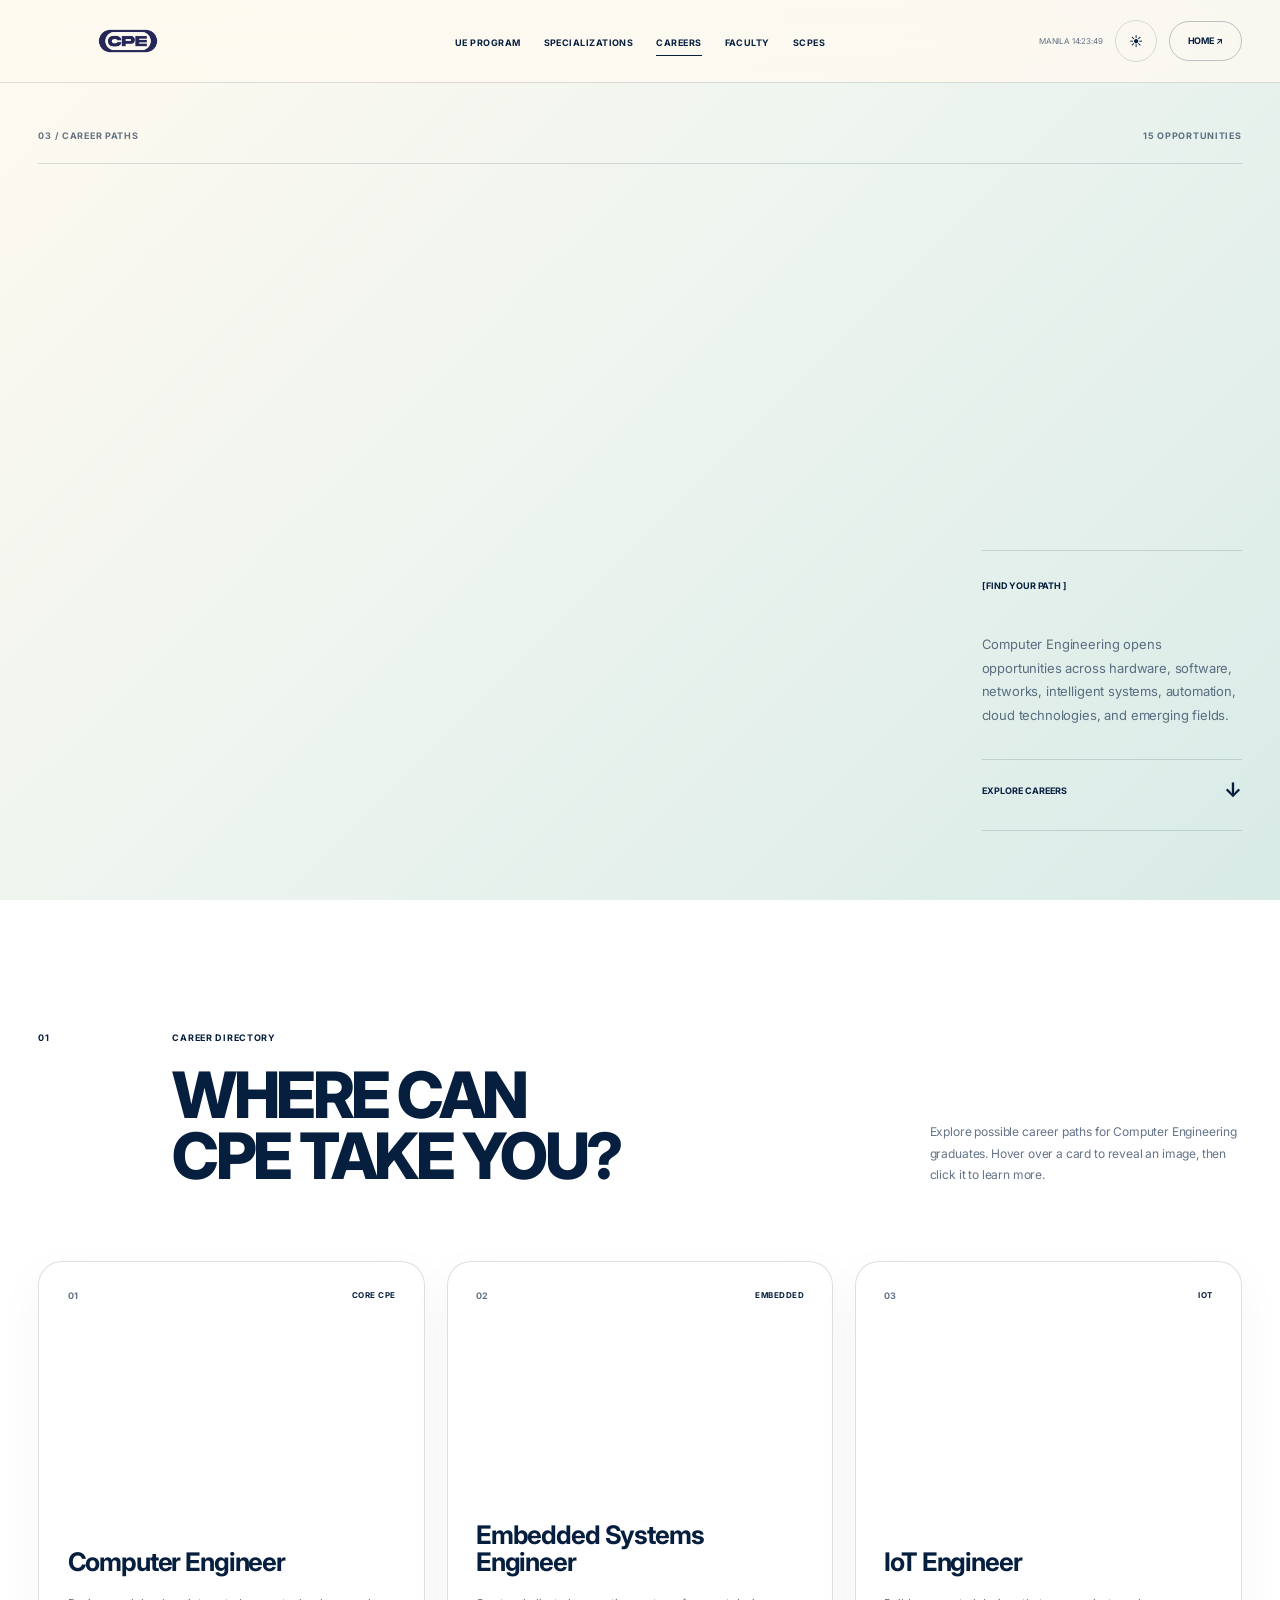
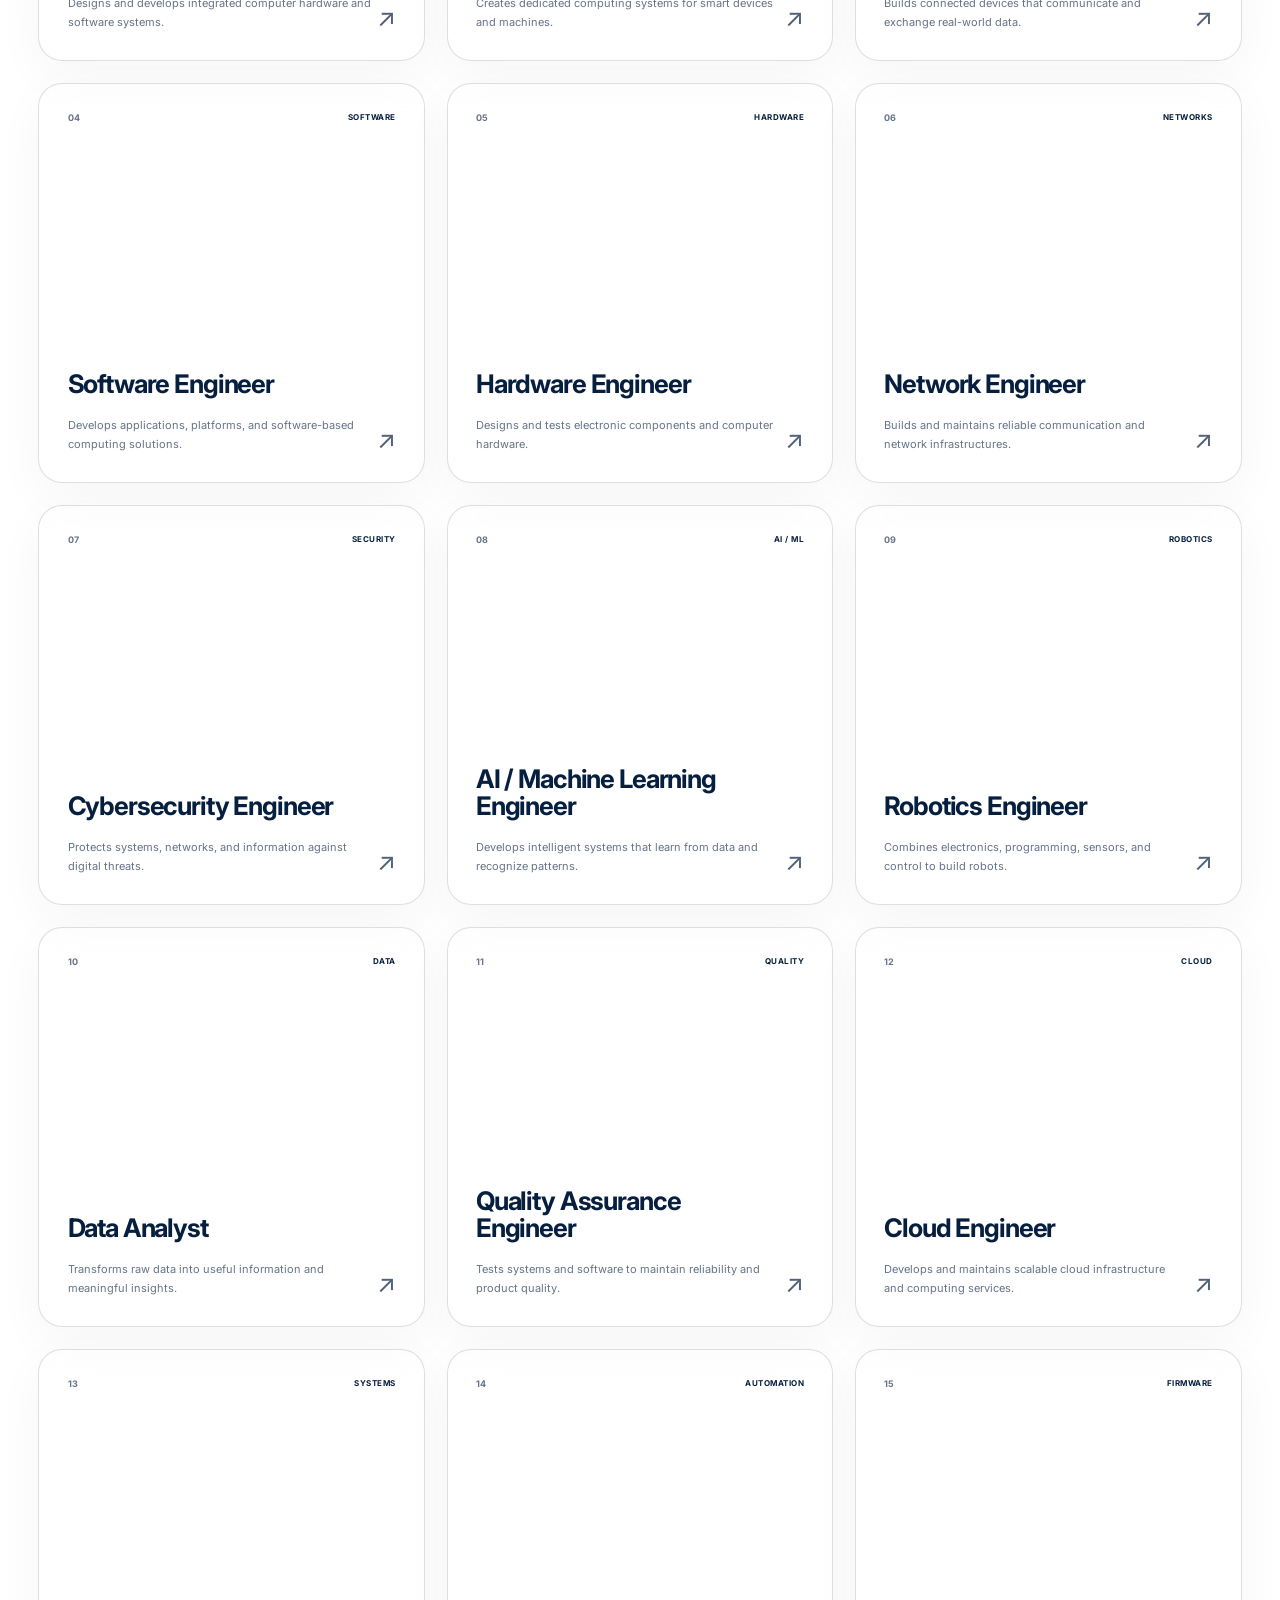
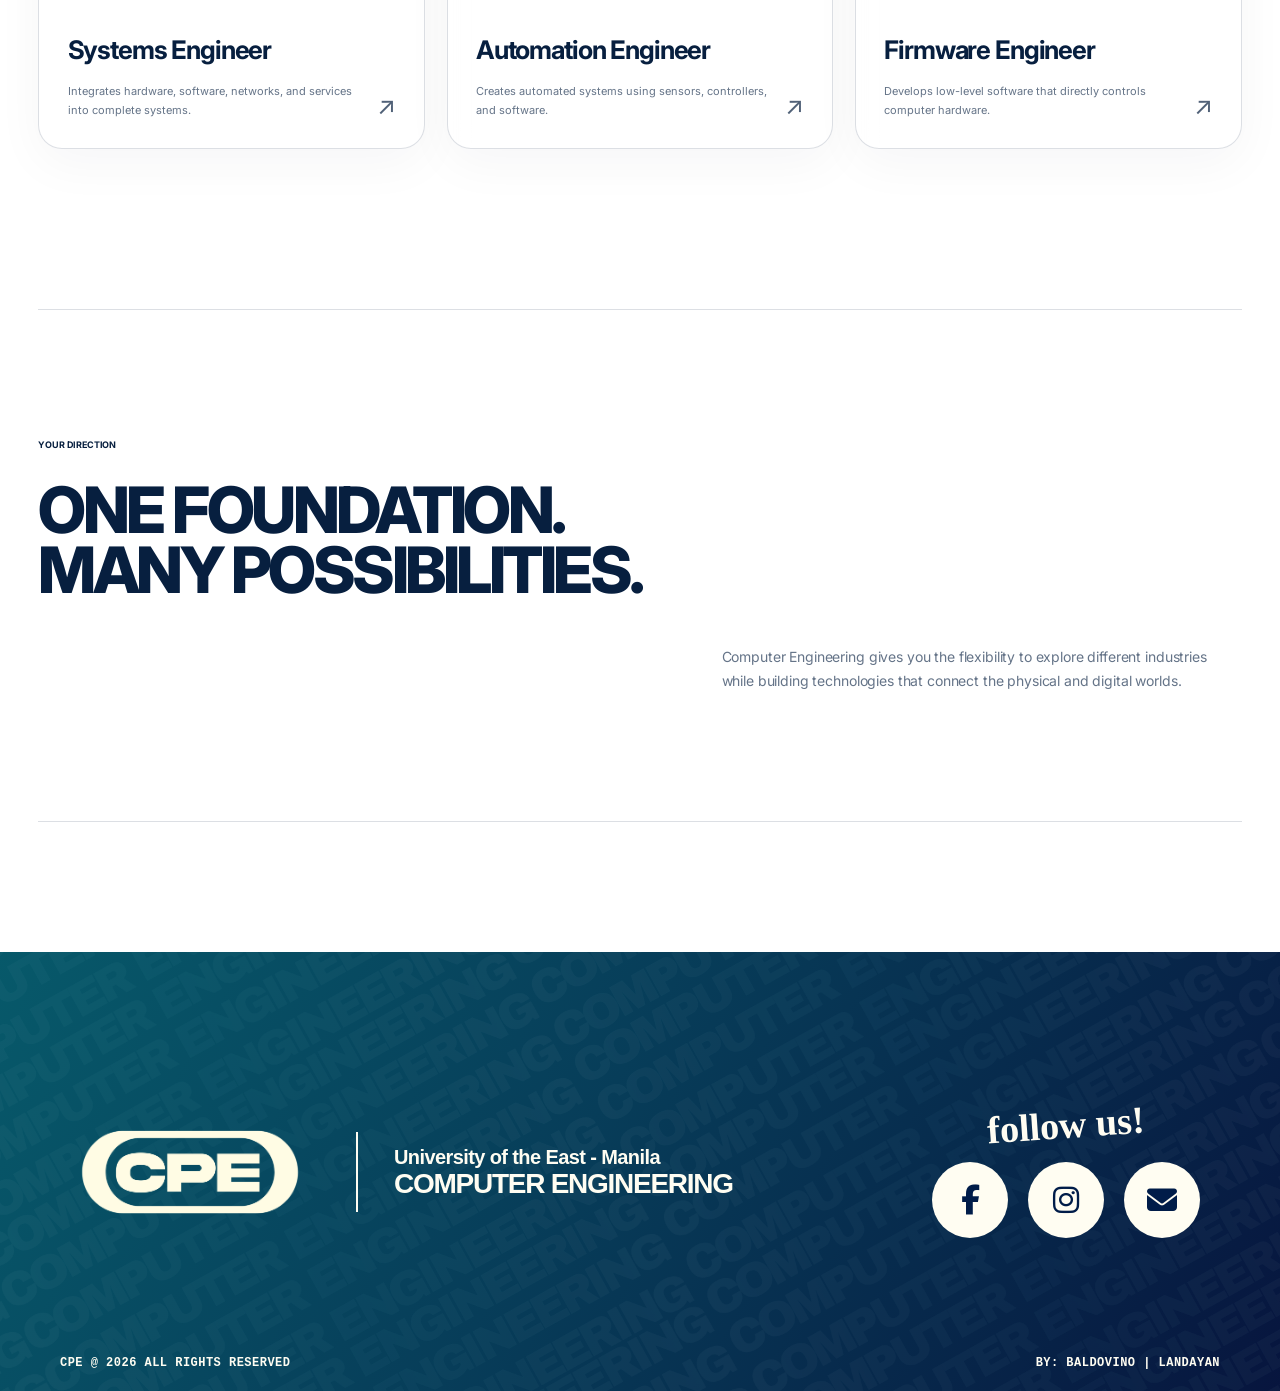
==== commit ec5546b9: "Pictures added" ====
--- a/careers.html
+++ b/careers.html
@@ -406,7 +406,7 @@
                     class="career-card"
                     type="button"
                     data-career="1"
-                    style="--career-image: url('assets/embedded-systems.jpg');"
+                    style="--career-image: url(assets/embedded-systems1.jpg);"
                 >
 
                     <span class="card-number">
@@ -448,7 +448,7 @@
                     class="career-card"
                     type="button"
                     data-career="2"
-                    style="--career-image: url('assets/iot-engineer.jpg');"
+                    style="--career-image: url('assets/iot-engineer1.jpg');"
                 >
 
                     <span class="card-number">
@@ -490,7 +490,7 @@
                     class="career-card"
                     type="button"
                     data-career="3"
-                    style="--career-image: url('assets/software-engineer.jpg');"
+                    style="--career-image: url('assets/software-engineer2.jpg');"
                 >
 
                     <span class="card-number">
@@ -532,7 +532,7 @@
                     class="career-card"
                     type="button"
                     data-career="4"
-                    style="--career-image: url('assets/hardware-engineer.jpg');"
+                    style="--career-image: url('assets/hardware-engineer1.jpg');"
                 >
 
                     <span class="card-number">
@@ -574,7 +574,7 @@
                     class="career-card"
                     type="button"
                     data-career="5"
-                    style="--career-image: url('assets/network-engineer.jpg');"
+                    style="--career-image: url('assets/network-engineer1.jpg');"
                 >
 
                     <span class="card-number">
@@ -616,7 +616,7 @@
                     class="career-card"
                     type="button"
                     data-career="6"
-                    style="--career-image: url('assets/cybersecurity-engineer.jpg');"
+                    style="--career-image: url('assets/cybersecurity-engineer1.jpg');"
                 >
 
                     <span class="card-number">
@@ -658,7 +658,7 @@
                     class="career-card"
                     type="button"
                     data-career="7"
-                    style="--career-image: url('assets/ai-ml-engineer.jpg');"
+                    style="--career-image: url('assets/ai-ml-engineer1.jpg');"
                 >
 
                     <span class="card-number">
@@ -700,7 +700,7 @@
                     class="career-card"
                     type="button"
                     data-career="8"
-                    style="--career-image: url('assets/robotics-engineer.jpg');"
+                    style="--career-image: url('assets/robotics-engineer1.jpg');"
                 >
 
                     <span class="card-number">
@@ -742,7 +742,7 @@
                     class="career-card"
                     type="button"
                     data-career="9"
-                    style="--career-image: url('assets/data-analyst.jpg');"
+                    style="--career-image: url('assets/data-analyst1.jpg');"
                 >
 
                     <span class="card-number">
@@ -784,7 +784,7 @@
                     class="career-card"
                     type="button"
                     data-career="10"
-                    style="--career-image: url('assets/qa-engineer.jpg');"
+                    style="--career-image: url('assets/qa-engineer1.jpg');"
                 >
 
                     <span class="card-number">
@@ -826,7 +826,7 @@
                     class="career-card"
                     type="button"
                     data-career="11"
-                    style="--career-image: url('assets/cloud-engineer.jpg');"
+                    style="--career-image: url('assets/cloud-engineer1.jpg.jpg');"
                 >
 
                     <span class="card-number">
@@ -868,7 +868,7 @@
                     class="career-card"
                     type="button"
                     data-career="12"
-                    style="--career-image: url('assets/systems-engineer.jpg');"
+                    style="--career-image: url('assets/systems-engineer1.jpg');"
                 >
 
                     <span class="card-number">
@@ -910,7 +910,7 @@
                     class="career-card"
                     type="button"
                     data-career="13"
-                    style="--career-image: url('assets/automation-engineer.jpg');"
+                    style="--career-image: url('assets/automation-engineer1.jpg');"
                 >
 
                     <span class="card-number">
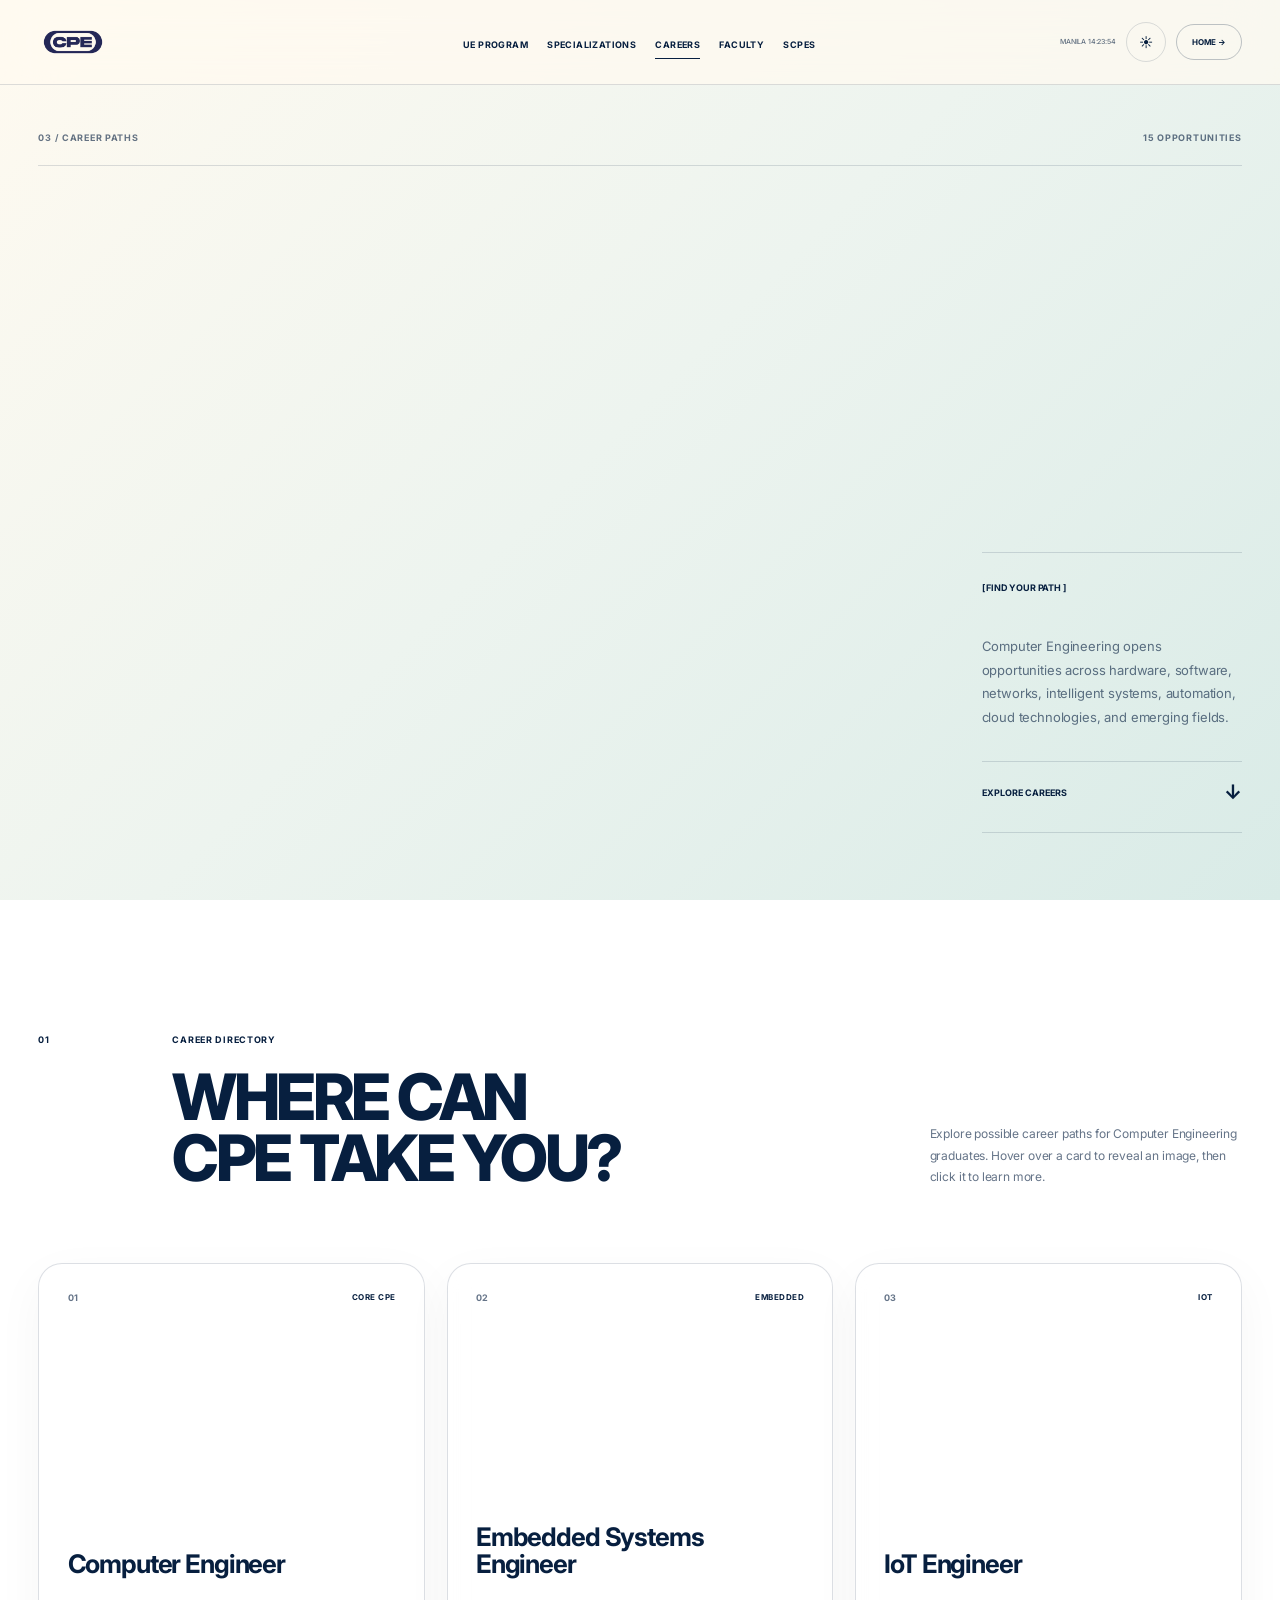
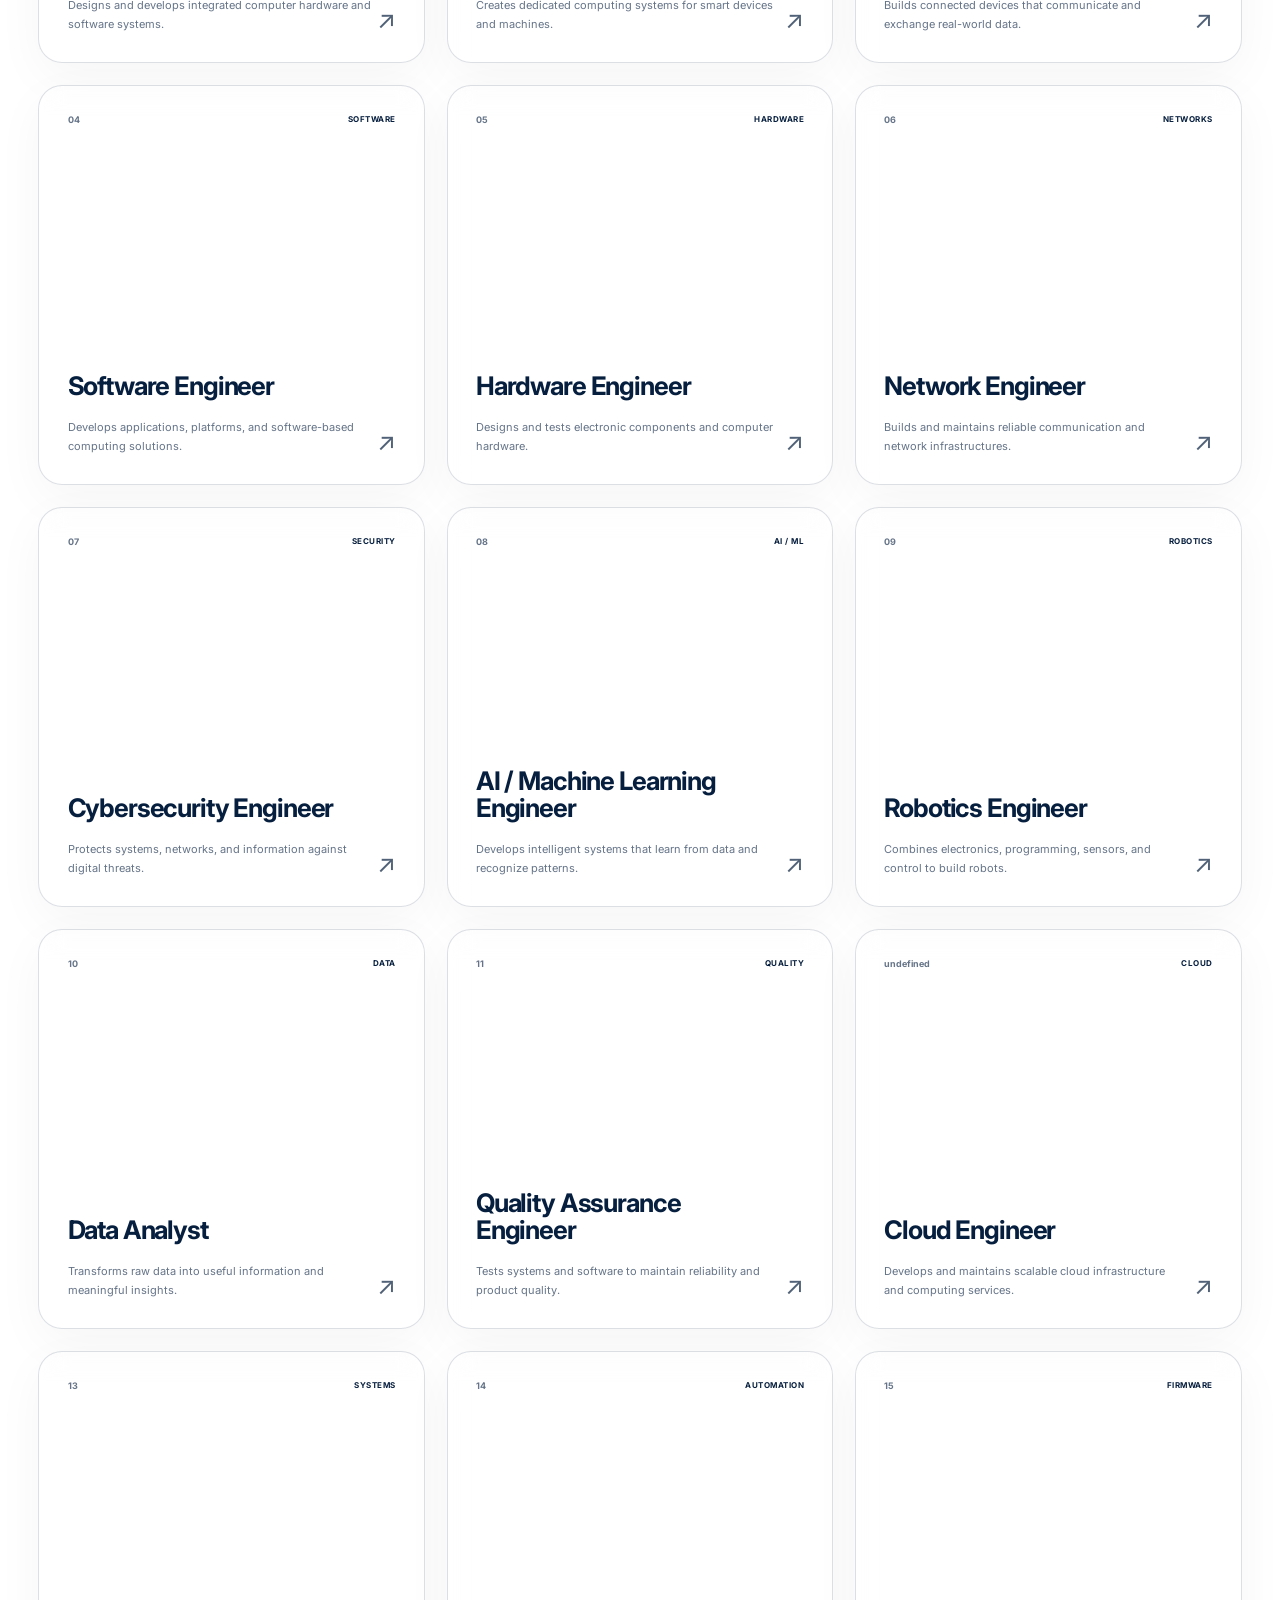
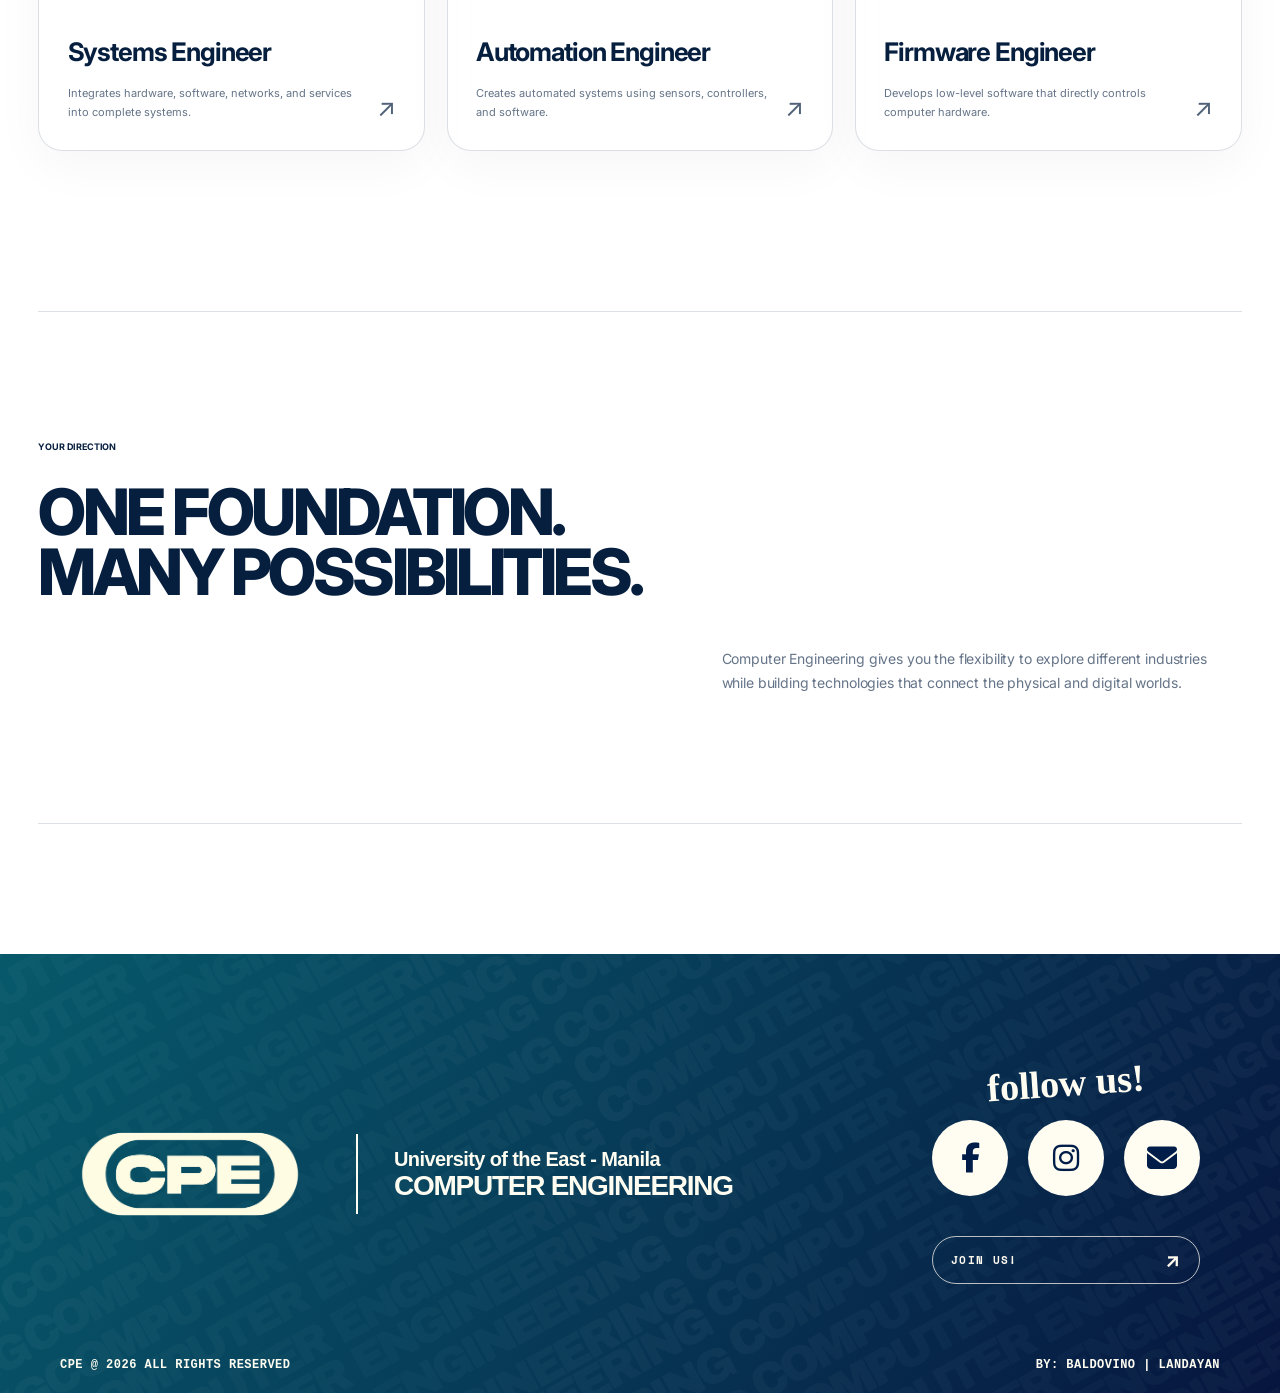
==== commit f89f9830: "final project" ====
--- a/careers.html
+++ b/careers.html
@@ -49,7 +49,7 @@
 
     <link
         rel="stylesheet"
-        href="careers.css"
+        href="css/careers.css"
     >
 
 
@@ -89,7 +89,7 @@
          NAVIGATION
     ====================================================== -->
 
-    <nav class="main-navigation">
+    <nav class="main-nav main-navigation">
 
         <div class="nav-inner">
 
@@ -98,13 +98,13 @@
 
             <a
                 href="index.html"
-                class="logo page-link"
+                class="nav-brand logo page-link"
             >
 
                 <img
                     src="assets/dark.png"
                     alt="CPE UE Manila"
-                    class="nav-logo-image"
+                    class="nav-logo nav-logo-image"
                 >
 
             </a>
@@ -169,7 +169,7 @@
             <div class="nav-right">
 
                 <span
-                    class="manila-clock"
+                    class="nav-clock manila-clock"
                     id="clock"
                 >
                     MANILA 00:00:00
@@ -198,7 +198,7 @@
                     href="index.html"
                     class="home-button page-link"
                 >
-                    HOME ↗
+                    HOME →
                 </a>
 
             </div>
@@ -490,7 +490,7 @@
                     class="career-card"
                     type="button"
                     data-career="3"
-                    style="--career-image: url('assets/software-engineer2.jpg');"
+                    style="--career-image: url('assets/software-engineer1.jpg');"
                 >
 
                     <span class="card-number">
@@ -616,7 +616,7 @@
                     class="career-card"
                     type="button"
                     data-career="6"
-                    style="--career-image: url('assets/cybersecurity-engineer1.jpg');"
+                    style="--career-image: url('assets/cybersecurity-engineer.jpg');"
                 >
 
                     <span class="card-number">
@@ -784,7 +784,7 @@
                     class="career-card"
                     type="button"
                     data-career="10"
-                    style="--career-image: url('assets/qa-engineer1.jpg');"
+                    style="--career-image: url('assets/qa-engineer.jpg');"
                 >
 
                     <span class="card-number">
@@ -826,7 +826,7 @@
                     class="career-card"
                     type="button"
                     data-career="11"
-                    style="--career-image: url('assets/cloud-engineer1.jpg.jpg');"
+                    style="--career-image: url('assets/cloud-engineer1.jpg');"
                 >
 
                     <span class="card-number">
@@ -868,7 +868,7 @@
                     class="career-card"
                     type="button"
                     data-career="12"
-                    style="--career-image: url('assets/systems-engineer1.jpg');"
+                    style="--career-image: url('assets/systems-engineer.jpg');"
                 >
 
                     <span class="card-number">
@@ -1125,6 +1125,16 @@
 
                 </div>
 
+                <a
+                    class="cpe-join-us"
+                    href="https://www.ue.edu.ph/mla/"
+                    target="_blank"
+                    rel="noopener noreferrer"
+                >
+                    JOIN US!
+                    <span>↗</span>
+                </a>
+
             </div>
 
         </div>
@@ -1438,7 +1448,7 @@
          JAVASCRIPT
     ====================================================== -->
 
-    <script src="careers.js"></script>
+    <script src="java/careers.js"></script>
 
 
 </body>
--- a/css/careers.css
+++ b/css/careers.css
@@ -0,0 +1,7275 @@
+@import url("https://fonts.googleapis.com/css2?family=Inter:wght@400;500;600;700;800&display=swap");
+
+/* =========================================================
+
+   CAREERS PAGE
+
+   UE COMPUTER ENGINEERING
+
+
+
+   FONT:
+
+   SPACE MONO
+
+
+
+   NOTE:
+
+   Career image filenames are NOT placed here.
+
+   They are visible in careers.html through:
+
+
+
+   style="--career-image: url('assets/image-name.jpg');"
+
+\========================================================= */
+
+
+
+
+
+/* =========================================================
+
+   01. ROOT / THEME
+
+\========================================================= */
+
+
+
+:root {
+
+
+
+    --cream: #fffaf0;
+
+    --navy: #071f3f;
+
+
+
+    --text: #071f3f;
+
+
+
+    --muted:
+
+        rgba(7, 31, 63, 0.62);
+
+
+
+    --line:
+
+        rgba(7, 31, 63, 0.14);
+
+
+
+    --line-strong:
+
+        rgba(7, 31, 63, 0.25);
+
+
+
+    --card:
+
+        rgba(255, 255, 255, 0.28);
+
+
+
+    --card-hover:
+
+        rgba(255, 255, 255, 0.42);
+
+
+
+    --modal:
+
+        #fffaf0;
+
+
+
+    --gradient:
+
+        linear-gradient(
+
+            135deg,
+
+            #fffaf0 0%,
+
+            #edf4ef 48%,
+
+            #d9ebe7 100%
+
+        );
+
+
+
+    --ease:
+
+        cubic-bezier(
+
+            0.16,
+
+            1,
+
+            0.3,
+
+            1
+
+        );
+
+}
+
+
+
+
+
+/* =========================================================
+
+   DARK MODE
+
+\========================================================= */
+
+
+
+html[data-theme="dark"] {
+
+
+
+    --text: #fffaf0;
+
+
+
+    --muted:
+
+        rgba(255, 250, 240, 0.65);
+
+
+
+    --line:
+
+        rgba(255, 250, 240, 0.13);
+
+
+
+    --line-strong:
+
+        rgba(255, 250, 240, 0.25);
+
+
+
+    --card:
+
+        rgba(255, 255, 255, 0.045);
+
+
+
+    --card-hover:
+
+        rgba(255, 255, 255, 0.08);
+
+
+
+    --modal:
+
+        #071f3f;
+
+
+
+    --gradient:
+
+        linear-gradient(
+
+            135deg,
+
+            #03162d 0%,
+
+            #072b3b 50%,
+
+            #0c4850 100%
+
+        );
+
+}
+
+
+
+
+
+/* =========================================================
+
+   02. RESET
+
+\========================================================= */
+
+
+
+* {
+
+    box-sizing: border-box;
+
+}
+
+
+
+
+
+html {
+
+    scroll-behavior: smooth;
+
+}
+
+
+
+
+
+html,
+
+body {
+
+    margin: 0;
+
+    padding: 0;
+
+}
+
+
+
+
+
+body {
+
+
+
+    min-height: 100vh;
+
+
+
+    overflow-x: hidden;
+
+
+
+    background:
+
+        var(--gradient);
+
+
+
+    background-attachment:
+
+        fixed;
+
+
+
+    color:
+
+        var(--text);
+
+
+
+    font-family: "Inter", Arial, Helvetica, sans-serif;
+
+
+
+    transition:
+
+        background 0.55s ease,
+
+        color 0.45s ease;
+
+}
+
+
+
+
+
+body.viewer-open {
+
+    overflow: hidden;
+
+}
+
+
+
+
+
+button,
+
+a,
+
+span,
+
+p,
+
+h1,
+
+h2,
+
+h3,
+
+h4,
+
+h5,
+
+h6,
+
+small,
+
+strong,
+
+em {
+
+    font-family: "Inter", Arial, Helvetica, sans-serif;
+
+}
+
+
+
+
+
+button {
+
+    color: inherit;
+
+}
+
+
+
+
+
+button,
+
+a {
+
+    -webkit-tap-highlight-color:
+
+        transparent;
+
+}
+
+
+
+
+
+a {
+
+    color: inherit;
+
+
+
+    text-decoration: none;
+
+}
+
+
+
+
+
+img {
+
+    display: block;
+
+
+
+    max-width: 100%;
+
+}
+
+
+
+
+
+/* =========================================================
+
+   03. PAGE TRANSITION
+
+\========================================================= */
+
+
+
+.page-transition {
+
+
+
+    position: fixed;
+
+
+
+    inset: 0;
+
+
+
+    z-index: 99999;
+
+
+
+    pointer-events: none;
+
+
+
+    background:
+
+        #071f3f;
+
+
+
+    transform:
+
+        translateY(100%);
+
+}
+
+
+
+
+
+html[data-theme="dark"]
+
+.page-transition {
+
+    background:
+
+        #fffaf0;
+
+}
+
+
+
+
+
+.page-transition.page-enter {
+
+
+
+    animation:
+
+        pageEnter
+
+        0.9s
+
+        cubic-bezier(
+
+            0.77,
+
+            0,
+
+            0.18,
+
+            1
+
+        )
+
+        forwards;
+
+}
+
+
+
+
+
+.page-transition.page-exit {
+
+
+
+    pointer-events: auto;
+
+
+
+    animation:
+
+        pageExit
+
+        0.7s
+
+        cubic-bezier(
+
+            0.77,
+
+            0,
+
+            0.18,
+
+            1
+
+        )
+
+        forwards;
+
+}
+
+
+
+
+
+@keyframes pageEnter {
+
+
+
+    from {
+
+        transform:
+
+            translateY(0);
+
+    }
+
+
+
+    to {
+
+        transform:
+
+            translateY(-100%);
+
+    }
+
+}
+
+
+
+
+
+@keyframes pageExit {
+
+
+
+    from {
+
+        transform:
+
+            translateY(100%);
+
+    }
+
+
+
+    to {
+
+        transform:
+
+            translateY(0);
+
+    }
+
+}
+
+
+.page-transition {
+    display: none;
+}
+
+
+/* Match the Specializations navigation spacing. */
+.main-navigation {
+    position: sticky;
+    top: 0;
+    z-index: 1000;
+    width: 100%;
+    background: var(--nav-bg);
+    border-bottom: 1px solid var(--line);
+    backdrop-filter: blur(22px);
+    -webkit-backdrop-filter: blur(22px);
+}
+
+
+.main-navigation .nav-inner {
+    width: min(1460px, 94vw);
+    min-height: 84px;
+    margin: auto;
+    display: grid;
+    grid-template-columns: auto 1fr auto;
+    align-items: center;
+    gap: 28px;
+}
+
+
+.main-navigation .logo,
+.main-navigation .nav-logo-image {
+    width: 180px;
+    height: 70px;
+}
+
+
+.main-navigation .logo {
+    display: flex;
+    align-items: center;
+    justify-content: flex-start;
+    overflow: hidden;
+}
+
+
+.main-navigation .nav-logo-image {
+    object-fit: contain;
+    object-position: left center;
+}
+
+
+.main-navigation .nav-links {
+    display: flex;
+    align-items: center;
+    justify-content: center;
+    line-height: normal !important;
+    gap: clamp(14px, 1.5vw, 27px);
+}
+
+
+.main-navigation .nav-links a::after {
+    bottom: 23px !important;
+}
+
+
+.main-navigation .nav-links a {
+    padding: 32px 0;
+    font-size: 9px;
+    font-weight: 700;
+    letter-spacing: 0.045em;
+    white-space: nowrap;
+}
+
+
+.main-navigation .nav-right {
+    display: flex;
+    align-items: center;
+    justify-content: flex-end;
+    gap: 10px;
+}
+
+
+.main-navigation .clock,
+.main-navigation .nav-clock,
+.main-navigation .manila-clock {
+    font-size: 7px;
+    font-weight: 500;
+    color: var(--muted);
+    white-space: nowrap;
+}
+
+
+.main-navigation .theme-toggle {
+    width: 40px;
+    height: 40px;
+    border-radius: 50%;
+}
+
+
+.main-navigation .home-button {
+    min-height: 0;
+    padding: 11px 15px;
+    font-size: 8px;
+    letter-spacing: normal;
+    text-transform: none;
+}
+
+
+@media (max-width: 850px) {
+
+    .main-navigation {
+        position: relative;
+    }
+
+    .main-navigation .nav-inner {
+        width: 92vw;
+        min-height: 74px;
+        display: flex;
+        justify-content: space-between;
+        gap: 12px;
+    }
+
+    .main-navigation .logo,
+    .main-navigation .nav-logo-image {
+        width: 140px;
+        height: 55px;
+    }
+
+    .main-navigation .nav-links {
+        display: none;
+    }
+
+    .main-navigation .clock,
+    .main-navigation .nav-clock,
+    .main-navigation .manila-clock {
+        display: none;
+    }
+}
+
+
+
+
+
+/* =========================================================
+
+   04. NAVIGATION
+
+\========================================================= */
+
+
+
+.main-navigation {
+
+
+
+    position: sticky;
+
+
+
+    top: 0;
+
+
+
+    z-index: 1000;
+
+
+
+    width: 100%;
+
+
+
+    border-bottom:
+
+        1px solid var(--line);
+
+
+
+    background:
+
+        rgba(
+
+            255,
+
+            250,
+
+            240,
+
+            0.74
+
+        );
+
+
+
+    backdrop-filter:
+
+        blur(24px);
+
+
+
+    -webkit-backdrop-filter:
+
+        blur(24px);
+
+}
+
+
+
+
+
+html[data-theme="dark"]
+
+.main-navigation {
+
+
+
+    background:
+
+        rgba(
+
+            3,
+
+            22,
+
+            45,
+
+            0.76
+
+        );
+
+}
+
+
+
+
+
+.nav-inner {
+
+
+
+    width:
+
+        min(
+
+            1460px,
+
+            94vw
+
+        );
+
+
+
+    min-height:
+
+        82px;
+
+
+
+    margin:
+
+        0 auto;
+
+
+
+    display:
+
+        grid;
+
+
+
+    grid-template-columns:
+
+        1fr
+
+        auto
+
+        1fr;
+
+
+
+    gap:
+
+        30px;
+
+
+
+    align-items:
+
+        center;
+
+}
+
+
+
+
+
+/* =========================================================
+
+   NAV LOGO
+
+\========================================================= */
+
+
+
+.logo {
+
+
+
+    width:
+
+        180px;
+
+
+
+    height:
+
+        70px;
+
+
+
+    display:
+
+        flex;
+
+
+
+    align-items:
+
+        center;
+
+}
+
+
+
+
+
+.nav-logo-image {
+
+
+
+    width:
+
+        180px;
+
+
+
+    height:
+
+        70px;
+
+
+
+    object-fit:
+
+        contain;
+
+
+
+    display:
+
+        block;
+
+}
+
+
+
+
+
+/* =========================================================
+
+   NAV LINKS
+
+\========================================================= */
+
+
+
+.nav-links {
+
+
+
+    margin: 0;
+
+
+
+    padding: 0;
+
+
+
+    list-style: none;
+
+
+
+    display:
+
+        flex;
+
+
+
+    align-items:
+
+        center;
+
+
+
+    gap:
+
+        clamp(
+
+            16px,
+
+            1.8vw,
+
+            30px
+
+        );
+
+}
+
+
+
+
+
+.nav-links a {
+
+
+
+    position: relative;
+
+
+
+    padding:
+
+        10px 0;
+
+
+
+    font-size:
+
+        9px;
+
+
+
+    font-weight:
+
+        700;
+
+
+
+    letter-spacing:
+
+        0.05em;
+
+
+
+    white-space:
+
+        nowrap;
+
+}
+
+
+
+
+
+.nav-links a::after {
+
+
+
+    content: "";
+
+
+
+    position: absolute;
+
+
+
+    left: 0;
+
+
+
+    bottom: 2px;
+
+
+
+    width: 100%;
+
+
+
+    height: 1px;
+
+
+
+    background:
+
+        currentColor;
+
+
+
+    transform:
+
+        scaleX(0);
+
+
+
+    transform-origin:
+
+        right;
+
+
+
+    transition:
+
+        transform
+
+        0.35s
+
+        ease;
+
+}
+
+
+
+
+
+.nav-links a:hover::after,
+
+.nav-links a.active::after {
+
+
+
+    transform:
+
+        scaleX(1);
+
+
+
+    transform-origin:
+
+        left;
+
+}
+
+
+
+
+
+/* =========================================================
+
+   NAV RIGHT
+
+\========================================================= */
+
+
+
+.nav-right {
+
+
+
+    justify-self:
+
+        end;
+
+
+
+    display:
+
+        flex;
+
+
+
+    align-items:
+
+        center;
+
+
+
+    gap:
+
+        12px;
+
+}
+
+
+
+
+
+.manila-clock {
+
+
+
+    font-size:
+
+        8px;
+
+
+
+    font-weight:
+
+        400;
+
+
+
+    color:
+
+        var(--muted);
+
+
+
+    white-space:
+
+        nowrap;
+
+}
+
+
+
+
+
+/* =========================================================
+
+   THEME BUTTON
+
+\========================================================= */
+
+
+
+.theme-toggle {
+
+
+
+    width:
+
+        42px;
+
+
+
+    height:
+
+        42px;
+
+
+
+    padding: 0;
+
+
+
+    border:
+
+        1px solid
+
+        var(--line);
+
+
+
+    border-radius:
+
+        50%;
+
+
+
+    background:
+
+        transparent;
+
+
+
+    display:
+
+        grid;
+
+
+
+    place-items:
+
+        center;
+
+
+
+    cursor:
+
+        pointer;
+
+
+
+    transition:
+
+        transform
+
+        0.3s ease,
+
+        background
+
+        0.3s ease;
+
+}
+
+
+
+
+
+.theme-toggle:hover {
+
+
+
+    transform:
+
+        rotate(12deg);
+
+
+
+    background:
+
+        rgba(
+
+            255,
+
+            255,
+
+            255,
+
+            0.1
+
+        );
+
+}
+
+
+
+
+
+.moon {
+
+    display: none;
+
+}
+
+
+
+
+
+html[data-theme="dark"]
+
+.sun {
+
+    display: none;
+
+}
+
+
+
+
+
+html[data-theme="dark"]
+
+.moon {
+
+    display: block;
+
+}
+
+
+
+
+
+/* =========================================================
+
+   HOME BUTTON
+
+\========================================================= */
+
+
+
+.home-button {
+
+
+
+    padding:
+
+        12px 18px;
+
+
+
+    border:
+
+        1px solid
+
+        var(--line-strong);
+
+
+
+    border-radius:
+
+        100px;
+
+
+
+    font-size:
+
+        9px;
+
+
+
+    font-weight:
+
+        700;
+
+
+
+    transition:
+
+        background
+
+        0.3s ease,
+
+        color
+
+        0.3s ease,
+
+        transform
+
+        0.3s ease;
+
+}
+
+
+
+
+
+.home-button:hover {
+
+
+
+    background:
+
+        var(--navy);
+
+
+
+    color:
+
+        var(--cream);
+
+
+
+    transform:
+
+        translateY(-2px);
+
+}
+
+
+
+
+
+html[data-theme="dark"]
+
+.home-button:hover {
+
+
+
+    background:
+
+        var(--cream);
+
+
+
+    color:
+
+        var(--navy);
+
+}
+
+
+
+
+
+/* =========================================================
+
+   05. HERO
+
+\========================================================= */
+
+
+
+.career-hero {
+
+
+
+    width:
+
+        min(
+
+            1460px,
+
+            94vw
+
+        );
+
+
+
+    min-height:
+
+        calc(
+
+            100vh - 82px
+
+        );
+
+
+
+    margin:
+
+        0 auto;
+
+
+
+    padding:
+
+        46px 0 70px;
+
+
+
+    display:
+
+        flex;
+
+
+
+    flex-direction:
+
+        column;
+
+}
+
+
+
+
+
+/* =========================================================
+
+   HERO TOP
+
+\========================================================= */
+
+
+
+.hero-top {
+
+
+
+    padding-bottom:
+
+        20px;
+
+
+
+    display:
+
+        flex;
+
+
+
+    justify-content:
+
+        space-between;
+
+
+
+    border-bottom:
+
+        1px solid
+
+        var(--line);
+
+
+
+    font-size:
+
+        9px;
+
+
+
+    font-weight:
+
+        700;
+
+
+
+    letter-spacing:
+
+        0.08em;
+
+
+
+    color:
+
+        var(--muted);
+
+}
+
+
+
+
+
+/* =========================================================
+
+   HERO CONTENT
+
+\========================================================= */
+
+
+
+.hero-content {
+
+
+
+    flex:
+
+        1;
+
+
+
+    display:
+
+        grid;
+
+
+
+    grid-template-columns:
+
+        minmax(
+
+            0,
+
+            1.55fr
+
+        )
+
+        minmax(
+
+            260px,
+
+            0.45fr
+
+        );
+
+
+
+    gap:
+
+        clamp(
+
+            50px,
+
+            8vw,
+
+            130px
+
+        );
+
+
+
+    align-items:
+
+        end;
+
+}
+
+
+
+
+
+.hero-title {
+
+
+
+    padding-top:
+
+        clamp(
+
+            80px,
+
+            10vw,
+
+            150px
+
+        );
+
+}
+
+
+
+
+
+.hero-title h1 {
+
+
+
+    margin: 0;
+
+
+
+    font-size:
+
+        clamp(
+
+            62px,
+
+            8.5vw,
+
+            140px
+
+        );
+
+
+
+    font-weight:
+
+        700;
+
+
+
+    line-height:
+
+        0.84;
+
+
+
+    letter-spacing:
+
+        -0.075em;
+
+}
+
+
+
+
+
+.title-line {
+
+
+
+    display:
+
+        block;
+
+
+
+    opacity: 0;
+
+
+
+    transform:
+
+        translateY(70px);
+
+}
+
+
+
+
+
+body.loaded
+
+.title-line {
+
+
+
+    animation:
+
+        titleEnter
+
+        1s
+
+        var(--ease)
+
+        forwards;
+
+}
+
+
+
+
+
+body.loaded
+
+.title-line:nth-child(2) {
+
+
+
+    animation-delay:
+
+        0.08s;
+
+}
+
+
+
+
+
+body.loaded
+
+.title-line:nth-child(3) {
+
+
+
+    animation-delay:
+
+        0.16s;
+
+}
+
+
+
+
+
+.title-serif {
+
+
+
+    font-style: normal;
+
+
+
+    font-weight:
+
+        700;
+
+
+
+    letter-spacing:
+
+        -0.07em;
+
+}
+
+
+
+
+
+@keyframes titleEnter {
+
+
+
+    to {
+
+
+
+        opacity: 1;
+
+
+
+        transform:
+
+            translateY(0);
+
+    }
+
+}
+
+
+
+
+
+/* =========================================================
+
+   HERO INFO
+
+\========================================================= */
+
+
+
+.hero-info {
+
+
+
+    padding:
+
+        28px 0;
+
+
+
+    border-top:
+
+        1px solid
+
+        var(--line);
+
+
+
+    border-bottom:
+
+        1px solid
+
+        var(--line);
+
+}
+
+
+
+
+
+.hero-tag {
+
+
+
+    display: block;
+
+
+
+    margin-bottom:
+
+        40px;
+
+
+
+    font-size:
+
+        9px;
+
+
+
+    font-weight:
+
+        700;
+
+}
+
+
+
+
+
+.hero-info p {
+
+
+
+    margin: 0;
+
+
+
+    font-size:
+
+        13px;
+
+
+
+    font-weight:
+
+        400;
+
+
+
+    line-height:
+
+        1.8;
+
+
+
+    color:
+
+        var(--muted);
+
+}
+
+
+
+
+
+.explore-button {
+
+
+
+    width: 100%;
+
+
+
+    margin-top:
+
+        32px;
+
+
+
+    padding:
+
+        18px 0 0;
+
+
+
+    border: 0;
+
+
+
+    border-top:
+
+        1px solid
+
+        var(--line);
+
+
+
+    background:
+
+        transparent;
+
+
+
+    display:
+
+        flex;
+
+
+
+    align-items:
+
+        center;
+
+
+
+    justify-content:
+
+        space-between;
+
+
+
+    cursor:
+
+        pointer;
+
+
+
+    font-size:
+
+        9px;
+
+
+
+    font-weight:
+
+        700;
+
+}
+
+
+
+
+
+.explore-arrow {
+
+
+
+    font-size:
+
+        20px;
+
+
+
+    transition:
+
+        transform
+
+        0.3s ease;
+
+}
+
+
+
+
+
+.explore-button:hover
+
+.explore-arrow {
+
+
+
+    transform:
+
+        translateY(6px);
+
+}
+
+
+
+
+
+/* =========================================================
+
+   06. CAREERS SECTION
+
+\========================================================= */
+
+
+
+.careers-section {
+
+
+
+    width:
+
+        min(
+
+            1460px,
+
+            94vw
+
+        );
+
+
+
+    margin:
+
+        0 auto;
+
+
+
+    padding:
+
+        130px 0 160px;
+
+}
+
+
+
+
+
+.section-intro {
+
+
+
+    display:
+
+        grid;
+
+
+
+    grid-template-columns:
+
+        70px
+
+        minmax(
+
+            0,
+
+            1fr
+
+        )
+
+        minmax(
+
+            250px,
+
+            0.45fr
+
+        );
+
+
+
+    gap:
+
+        clamp(
+
+            25px,
+
+            5vw,
+
+            80px
+
+        );
+
+
+
+    align-items:
+
+        end;
+
+
+
+    margin-bottom:
+
+        75px;
+
+}
+
+
+
+
+
+.section-index,
+
+.section-label {
+
+
+
+    font-size:
+
+        9px;
+
+
+
+    font-weight:
+
+        700;
+
+
+
+    letter-spacing:
+
+        0.08em;
+
+}
+
+
+
+
+
+.section-index {
+
+
+
+    align-self:
+
+        start;
+
+}
+
+
+
+
+
+.section-label {
+
+
+
+    display:
+
+        block;
+
+
+
+    margin-bottom:
+
+        20px;
+
+}
+
+
+
+
+
+.section-title h2 {
+
+
+
+    margin: 0;
+
+
+
+    font-size:
+
+        clamp(
+
+            44px,
+
+            5.2vw,
+
+            82px
+
+        );
+
+
+
+    font-weight:
+
+        700;
+
+
+
+    line-height:
+
+        0.94;
+
+
+
+    letter-spacing:
+
+        -0.06em;
+
+}
+
+
+
+
+
+.section-title em {
+
+
+
+    display:
+
+        block;
+
+
+
+    font-style: normal;
+
+
+
+    font-size:
+
+        1em;
+
+
+
+    font-weight:
+
+        700;
+
+}
+
+
+
+
+
+.section-description {
+
+
+
+    margin: 0;
+
+
+
+    font-size:
+
+        12px;
+
+
+
+    line-height:
+
+        1.8;
+
+
+
+    color:
+
+        var(--muted);
+
+}
+
+
+
+
+
+/* =========================================================
+
+   07. CAREER GRID
+
+\========================================================= */
+
+
+
+.career-grid {
+
+
+
+    display:
+
+        grid;
+
+
+
+    grid-template-columns:
+
+        repeat(
+
+            3,
+
+            minmax(
+
+                0,
+
+                1fr
+
+            )
+
+        );
+
+
+
+    gap:
+
+        22px;
+
+}
+
+
+
+
+
+/* =========================================================
+
+   08. CAREER CARD
+
+\========================================================= */
+
+
+
+.career-card {
+
+
+
+    position:
+
+        relative;
+
+
+
+    isolation:
+
+        isolate;
+
+
+
+    min-height:
+
+        400px;
+
+
+
+    padding:
+
+        28px;
+
+
+
+    overflow:
+
+        hidden;
+
+
+
+    border:
+
+        1px solid
+
+        var(--line);
+
+
+
+    border-radius:
+
+        24px;
+
+
+
+    background:
+
+        var(--card);
+
+
+
+    backdrop-filter:
+
+        blur(12px);
+
+
+
+    -webkit-backdrop-filter:
+
+        blur(12px);
+
+
+
+    color:
+
+        var(--text);
+
+
+
+    text-align:
+
+        left;
+
+
+
+    cursor:
+
+        pointer;
+
+
+
+    display:
+
+        flex;
+
+
+
+    flex-direction:
+
+        column;
+
+
+
+    box-shadow:
+
+        0 15px 50px
+
+        rgba(
+
+            3,
+
+            22,
+
+            45,
+
+            0.04
+
+        );
+
+
+
+    transition:
+
+        transform
+
+        0.55s
+
+        var(--ease),
+
+        border-color
+
+        0.4s ease,
+
+        box-shadow
+
+        0.55s ease,
+
+        color
+
+        0.4s ease;
+
+}
+
+
+
+
+
+.career-card:hover {
+
+
+
+    transform:
+
+        translateY(-10px);
+
+
+
+    color:
+
+        #fffaf0;
+
+
+
+    border-color:
+
+        rgba(
+
+            255,
+
+            255,
+
+            255,
+
+            0.3
+
+        );
+
+
+
+    box-shadow:
+
+        0 30px 80px
+
+        rgba(
+
+            3,
+
+            22,
+
+            45,
+
+            0.24
+
+        );
+
+}
+
+
+
+
+
+/* =========================================================
+
+   CAREER CARD IMAGE
+
+
+
+   Image source comes from HTML:
+
+
+
+   style="--career-image: url('assets/image.jpg');"
+
+\========================================================= */
+
+
+
+.career-card::before {
+
+
+
+    content: "";
+
+
+
+    position:
+
+        absolute;
+
+
+
+    inset: 0;
+
+
+
+    z-index:
+
+        -2;
+
+
+
+    background-image:
+
+        var(--career-image);
+
+
+
+    background-size:
+
+        cover;
+
+
+
+    background-position:
+
+        center;
+
+
+
+    background-repeat:
+
+        no-repeat;
+
+
+
+    opacity: 0;
+
+
+
+    transform:
+
+        scale(1.12);
+
+
+
+    filter:
+
+        saturate(0.88)
+
+        contrast(1.04);
+
+
+
+    transition:
+
+        opacity
+
+        0.55s ease,
+
+        transform
+
+        1s
+
+        var(--ease);
+
+}
+
+
+
+
+
+.career-card:hover::before {
+
+
+
+    opacity: 1;
+
+
+
+    transform:
+
+        scale(1);
+
+}
+
+
+
+
+
+/* =========================================================
+
+   CARD IMAGE OVERLAY
+
+\========================================================= */
+
+
+
+.career-card::after {
+
+
+
+    content: "";
+
+
+
+    position:
+
+        absolute;
+
+
+
+    inset: 0;
+
+
+
+    z-index:
+
+        -1;
+
+
+
+    background:
+
+        linear-gradient(
+
+            180deg,
+
+            rgba(
+
+                3,
+
+                22,
+
+                45,
+
+                0.04
+
+            )
+
+            0%,
+
+
+
+            rgba(
+
+                3,
+
+                22,
+
+                45,
+
+                0.14
+
+            )
+
+            30%,
+
+
+
+            rgba(
+
+                3,
+
+                22,
+
+                45,
+
+                0.56
+
+            )
+
+            68%,
+
+
+
+            rgba(
+
+                3,
+
+                22,
+
+                45,
+
+                0.96
+
+            )
+
+            100%
+
+        );
+
+
+
+    opacity: 0;
+
+
+
+    transition:
+
+        opacity
+
+        0.5s ease;
+
+}
+
+
+
+
+
+.career-card:hover::after {
+
+
+
+    opacity: 1;
+
+}
+
+
+
+
+
+/* =========================================================
+
+   CARD NUMBER / CATEGORY
+
+\========================================================= */
+
+
+
+.card-number {
+
+
+
+    position:
+
+        relative;
+
+
+
+    z-index:
+
+        2;
+
+
+
+    font-size:
+
+        9px;
+
+
+
+    font-weight:
+
+        700;
+
+
+
+    color:
+
+        var(--muted);
+
+
+
+    transition:
+
+        color
+
+        0.4s ease;
+
+}
+
+
+
+
+
+.card-category {
+
+
+
+    position:
+
+        absolute;
+
+
+
+    z-index:
+
+        2;
+
+
+
+    top:
+
+        28px;
+
+
+
+    right:
+
+        28px;
+
+
+
+    font-size:
+
+        8px;
+
+
+
+    font-weight:
+
+        700;
+
+
+
+    letter-spacing:
+
+        0.06em;
+
+
+
+    transition:
+
+        color
+
+        0.4s ease;
+
+}
+
+
+
+
+
+/* =========================================================
+
+   CARD CONTENT
+
+\========================================================= */
+
+
+
+.card-content {
+
+
+
+    position:
+
+        relative;
+
+
+
+    z-index:
+
+        2;
+
+
+
+    margin-top:
+
+        auto;
+
+
+
+    padding-right:
+
+        25px;
+
+}
+
+
+
+
+
+.card-content h3 {
+
+
+
+    max-width:
+
+        95%;
+
+
+
+    margin:
+
+        0 0 18px;
+
+
+
+    font-size:
+
+        clamp(
+
+            24px,
+
+            2vw,
+
+            34px
+
+        );
+
+
+
+    font-weight:
+
+        700;
+
+
+
+    line-height:
+
+        1.05;
+
+
+
+    letter-spacing:
+
+        -0.045em;
+
+
+
+    transition:
+
+        color
+
+        0.4s ease,
+
+        transform
+
+        0.5s
+
+        var(--ease);
+
+}
+
+
+
+
+
+.card-content p {
+
+
+
+    max-width:
+
+        320px;
+
+
+
+    margin: 0;
+
+
+
+    font-size:
+
+        11px;
+
+
+
+    font-weight:
+
+        400;
+
+
+
+    line-height:
+
+        1.7;
+
+
+
+    color:
+
+        var(--muted);
+
+
+
+    transition:
+
+        color
+
+        0.4s ease,
+
+        transform
+
+        0.5s
+
+        var(--ease);
+
+}
+
+
+
+
+
+.card-arrow {
+
+
+
+    position:
+
+        absolute;
+
+
+
+    z-index:
+
+        2;
+
+
+
+    right:
+
+        28px;
+
+
+
+    bottom:
+
+        28px;
+
+
+
+    font-size:
+
+        25px;
+
+
+
+    opacity:
+
+        0.7;
+
+
+
+    transition:
+
+        transform
+
+        0.45s
+
+        var(--ease),
+
+        opacity
+
+        0.3s ease;
+
+}
+
+
+
+
+
+/* =========================================================
+
+   CARD HOVER TEXT
+
+\========================================================= */
+
+
+
+.career-card:hover
+
+.card-number,
+
+
+
+.career-card:hover
+
+.card-category,
+
+
+
+.career-card:hover
+
+.card-content p {
+
+
+
+    color:
+
+        rgba(
+
+            255,
+
+            250,
+
+            240,
+
+            0.82
+
+        );
+
+}
+
+
+
+
+
+.career-card:hover
+
+.card-content h3 {
+
+
+
+    color:
+
+        #fffaf0;
+
+
+
+    transform:
+
+        translateY(-5px);
+
+}
+
+
+
+
+
+.career-card:hover
+
+.card-content p {
+
+
+
+    transform:
+
+        translateY(-5px);
+
+}
+
+
+
+
+
+.career-card:hover
+
+.card-arrow {
+
+
+
+    opacity: 1;
+
+
+
+    transform:
+
+        translate(
+
+            6px,
+
+            -6px
+
+        );
+
+}
+
+
+
+
+
+/* =========================================================
+
+   09. CLOSING SECTION
+
+\========================================================= */
+
+
+
+.career-closing {
+
+
+
+    width:
+
+        min(
+
+            1460px,
+
+            94vw
+
+        );
+
+
+
+    margin:
+
+        0 auto 130px;
+
+
+
+    padding:
+
+        90px 0;
+
+
+
+    border-top:
+
+        1px solid
+
+        var(--line);
+
+
+
+    border-bottom:
+
+        1px solid
+
+        var(--line);
+
+}
+
+
+
+
+
+.career-closing > span {
+
+
+
+    display:
+
+        block;
+
+
+
+    margin-bottom:
+
+        28px;
+
+
+
+    font-size:
+
+        9px;
+
+
+
+    font-weight:
+
+        700;
+
+}
+
+
+
+
+
+.career-closing h2 {
+
+
+
+    max-width:
+
+        1200px;
+
+
+
+    margin: 0;
+
+
+
+    font-size:
+
+        clamp(
+
+            48px,
+
+            6vw,
+
+            94px
+
+        );
+
+
+
+    font-weight:
+
+        700;
+
+
+
+    line-height:
+
+        0.92;
+
+
+
+    letter-spacing:
+
+        -0.065em;
+
+}
+
+
+
+
+
+.career-closing h2 em {
+
+
+
+    display:
+
+        block;
+
+
+
+    font-style: normal;
+
+
+
+    font-weight:
+
+        700;
+
+}
+
+
+
+
+
+.career-closing p {
+
+
+
+    max-width:
+
+        520px;
+
+
+
+    margin:
+
+        45px 0 0 auto;
+
+
+
+    font-size:
+
+        12px;
+
+
+
+    line-height:
+
+        1.8;
+
+
+
+    color:
+
+        var(--muted);
+
+}
+
+
+
+
+
+/* =========================================================
+
+   10. DIVE DEEPER
+
+\========================================================= */
+
+
+
+.career-deeper-section {
+
+
+
+    width:
+
+        min(
+
+            1460px,
+
+            94vw
+
+        );
+
+
+
+    margin:
+
+        0 auto 110px;
+
+}
+
+
+
+
+
+.career-deeper-label {
+
+
+
+    margin-bottom:
+
+        24px;
+
+
+
+    font-size:
+
+        9px;
+
+
+
+    font-weight:
+
+        700;
+
+
+
+    letter-spacing:
+
+        0.08em;
+
+}
+
+
+
+
+
+.career-deeper-heading {
+
+
+
+    margin:
+
+        0 0 42px;
+
+
+
+    font-size:
+
+        clamp(
+
+            50px,
+
+            6vw,
+
+            90px
+
+        );
+
+
+
+    font-weight:
+
+        700;
+
+
+
+    line-height:
+
+        0.95;
+
+
+
+    letter-spacing:
+
+        -0.06em;
+
+}
+
+
+
+
+
+.career-deeper-list {
+
+
+
+    display:
+
+        grid;
+
+
+
+    gap:
+
+        12px;
+
+}
+
+
+
+
+
+.career-deeper-card {
+
+
+
+    display:
+
+        grid;
+
+
+
+    grid-template-columns:
+
+        60px
+
+        minmax(
+
+            0,
+
+            1fr
+
+        )
+
+        40px;
+
+
+
+    align-items:
+
+        center;
+
+
+
+    min-height:
+
+        104px;
+
+
+
+    padding:
+
+        20px 28px;
+
+
+
+    border:
+
+        1px solid
+
+        var(--line);
+
+
+
+    border-radius:
+
+        20px;
+
+
+
+    background:
+
+        var(--card);
+
+
+
+    backdrop-filter:
+
+        blur(8px);
+
+
+
+    -webkit-backdrop-filter:
+
+        blur(8px);
+
+
+
+    transition:
+
+        transform
+
+        0.35s ease,
+
+        background
+
+        0.35s ease,
+
+        border-color
+
+        0.35s ease;
+
+}
+
+
+
+
+
+.career-deeper-card:hover {
+
+
+
+    transform:
+
+        translateX(7px);
+
+
+
+    background:
+
+        var(--card-hover);
+
+
+
+    border-color:
+
+        var(--line-strong);
+
+}
+
+
+
+
+
+.career-deeper-number {
+
+
+
+    font-size:
+
+        9px;
+
+
+
+    font-weight:
+
+        700;
+
+
+
+    color:
+
+        var(--muted);
+
+}
+
+
+
+
+
+.career-deeper-content {
+
+
+
+    display:
+
+        flex;
+
+
+
+    flex-direction:
+
+        column;
+
+
+
+    gap:
+
+        7px;
+
+}
+
+
+
+
+
+.career-deeper-content strong {
+
+
+
+    font-size:
+
+        clamp(
+
+            17px,
+
+            1.6vw,
+
+            24px
+
+        );
+
+
+
+    font-weight:
+
+        700;
+
+}
+
+
+
+
+
+.career-deeper-content small {
+
+
+
+    font-size:
+
+        10px;
+
+
+
+    line-height:
+
+        1.6;
+
+
+
+    color:
+
+        var(--muted);
+
+}
+
+
+
+
+
+.career-deeper-arrow {
+
+
+
+    justify-self:
+
+        end;
+
+
+
+    font-size:
+
+        25px;
+
+
+
+    transition:
+
+        transform
+
+        0.35s ease;
+
+}
+
+
+
+
+
+.career-deeper-card:hover
+
+.career-deeper-arrow {
+
+
+
+    transform:
+
+        translateX(6px);
+
+}
+
+
+
+
+
+/* =========================================================
+
+   11. CAREER MODAL
+
+\========================================================= */
+
+
+
+.career-viewer {
+
+
+
+    position:
+
+        fixed;
+
+
+
+    z-index:
+
+        10000;
+
+
+
+    inset: 0;
+
+
+
+    display:
+
+        grid;
+
+
+
+    place-items:
+
+        center;
+
+
+
+    padding:
+
+        30px;
+
+
+
+    opacity: 0;
+
+
+
+    visibility:
+
+        hidden;
+
+
+
+    pointer-events:
+
+        none;
+
+
+
+    transition:
+
+        opacity
+
+        0.35s ease,
+
+        visibility
+
+        0.35s ease;
+
+}
+
+
+
+
+
+.career-viewer.open {
+
+
+
+    opacity: 1;
+
+
+
+    visibility:
+
+        visible;
+
+
+
+    pointer-events:
+
+        auto;
+
+}
+
+
+
+
+
+/* =========================================================
+
+   MODAL BACKDROP
+
+\========================================================= */
+
+
+
+.career-backdrop {
+
+
+
+    position:
+
+        absolute;
+
+
+
+    inset: 0;
+
+
+
+    background:
+
+        rgba(
+
+            3,
+
+            14,
+
+            31,
+
+            0.68
+
+        );
+
+
+
+    backdrop-filter:
+
+        blur(12px);
+
+
+
+    -webkit-backdrop-filter:
+
+        blur(12px);
+
+
+
+    opacity: 0;
+
+
+
+    transition:
+
+        opacity
+
+        0.45s ease;
+
+}
+
+
+
+
+
+.career-viewer.open
+
+.career-backdrop {
+
+
+
+    opacity: 1;
+
+}
+
+
+
+
+
+/* =========================================================
+
+   MODAL CARD
+
+\========================================================= */
+
+
+
+.career-modal {
+
+
+
+    position:
+
+        relative;
+
+
+
+    z-index:
+
+        2;
+
+
+
+    width:
+
+        min(
+
+            1120px,
+
+            94vw
+
+        );
+
+
+
+    max-height:
+
+        90vh;
+
+
+
+    overflow:
+
+        auto;
+
+
+
+    border:
+
+        1px solid
+
+        var(--line);
+
+
+
+    border-radius:
+
+        28px;
+
+
+
+    background:
+
+        var(--modal);
+
+
+
+    color:
+
+        var(--text);
+
+
+
+    box-shadow:
+
+        0 40px 120px
+
+        rgba(
+
+            0,
+
+            0,
+
+            0,
+
+            0.35
+
+        );
+
+
+
+    opacity: 0;
+
+
+
+    transform:
+
+        translateY(45px)
+
+        scale(0.94);
+
+
+
+    transform-origin:
+
+        center;
+
+
+
+    transition:
+
+        opacity
+
+        0.45s ease,
+
+        transform
+
+        0.65s
+
+        var(--ease);
+
+}
+
+
+
+
+
+.career-viewer.open
+
+.career-modal {
+
+
+
+    opacity: 1;
+
+
+
+    transform:
+
+        translateY(0)
+
+        scale(1);
+
+}
+
+
+
+
+
+/* =========================================================
+
+   MODAL CLOSE ANIMATION
+
+\========================================================= */
+
+
+
+.career-viewer.closing
+
+.career-modal {
+
+
+
+    opacity: 0;
+
+
+
+    transform:
+
+        translateY(28px)
+
+        scale(0.96);
+
+
+
+    transition:
+
+        opacity
+
+        0.28s ease,
+
+        transform
+
+        0.4s ease;
+
+}
+
+
+
+
+
+.career-viewer.closing
+
+.career-backdrop {
+
+
+
+    opacity: 0;
+
+}
+
+
+
+
+
+/* =========================================================
+
+   MODAL TOP
+
+\========================================================= */
+
+
+
+.career-modal-top {
+
+
+
+    min-height:
+
+        72px;
+
+
+
+    padding:
+
+        0 28px;
+
+
+
+    display:
+
+        flex;
+
+
+
+    align-items:
+
+        center;
+
+
+
+    justify-content:
+
+        space-between;
+
+
+
+    border-bottom:
+
+        1px solid
+
+        var(--line);
+
+
+
+    font-size:
+
+        9px;
+
+
+
+    font-weight:
+
+        700;
+
+}
+
+
+
+
+
+.career-modal-top > div {
+
+
+
+    display:
+
+        flex;
+
+
+
+    gap:
+
+        20px;
+
+}
+
+
+
+
+
+.modal-counter {
+
+
+
+    color:
+
+        var(--muted);
+
+}
+
+
+
+
+
+/* =========================================================
+
+   CLOSE BUTTON
+
+\========================================================= */
+
+
+
+.career-close {
+
+
+
+    padding:
+
+        10px 0;
+
+
+
+    border: 0;
+
+
+
+    background:
+
+        transparent;
+
+
+
+    cursor:
+
+        pointer;
+
+
+
+    display:
+
+        flex;
+
+
+
+    gap:
+
+        10px;
+
+
+
+    align-items:
+
+        center;
+
+
+
+    font-size:
+
+        9px;
+
+
+
+    font-weight:
+
+        700;
+
+}
+
+
+
+
+
+.career-close strong {
+
+
+
+    font-size:
+
+        25px;
+
+
+
+    font-weight:
+
+        400;
+
+
+
+    line-height:
+
+        1;
+
+
+
+    transition:
+
+        transform
+
+        0.4s
+
+        var(--ease);
+
+}
+
+
+
+
+
+.career-close:hover
+
+strong {
+
+
+
+    transform:
+
+        rotate(90deg);
+
+}
+
+
+
+
+
+/* =========================================================
+
+   MODAL LAYOUT
+
+\========================================================= */
+
+
+
+.career-modal-layout {
+
+
+
+    padding:
+
+        30px;
+
+
+
+    display:
+
+        grid;
+
+
+
+    grid-template-columns:
+
+        minmax(
+
+            300px,
+
+            0.9fr
+
+        )
+
+        minmax(
+
+            320px,
+
+            1.1fr
+
+        );
+
+
+
+    gap:
+
+        clamp(
+
+            35px,
+
+            5vw,
+
+            75px
+
+        );
+
+
+
+    align-items:
+
+        stretch;
+
+}
+
+
+
+
+
+/* =========================================================
+
+   MODAL PHOTO
+
+\========================================================= */
+
+
+
+.career-modal-photo {
+
+
+
+    position:
+
+        relative;
+
+
+
+    min-height:
+
+        510px;
+
+
+
+    overflow:
+
+        hidden;
+
+
+
+    border-radius:
+
+        20px;
+
+
+
+    background:
+
+        #dce8e5;
+
+}
+
+
+
+
+
+.career-modal-photo::after {
+
+
+
+    content: "";
+
+
+
+    position:
+
+        absolute;
+
+
+
+    inset: 0;
+
+
+
+    background:
+
+        linear-gradient(
+
+            180deg,
+
+            transparent
+
+            50%,
+
+            rgba(
+
+                3,
+
+                22,
+
+                45,
+
+                0.3
+
+            )
+
+            100%
+
+        );
+
+
+
+    pointer-events:
+
+        none;
+
+}
+
+
+
+
+
+.career-modal-photo img {
+
+
+
+    position:
+
+        absolute;
+
+
+
+    inset: 0;
+
+
+
+    width: 100%;
+
+
+
+    height: 100%;
+
+
+
+    object-fit:
+
+        cover;
+
+
+
+    transition:
+
+        opacity
+
+        0.25s ease,
+
+        transform
+
+        0.55s
+
+        var(--ease);
+
+}
+
+
+
+
+
+/* =========================================================
+
+   IMAGE LABELS
+
+\========================================================= */
+
+
+
+.career-image-category,
+
+.career-image-code {
+
+
+
+    position:
+
+        absolute;
+
+
+
+    z-index:
+
+        3;
+
+
+
+    padding:
+
+        9px 12px;
+
+
+
+    border-radius:
+
+        100px;
+
+
+
+    background:
+
+        #fffaf0;
+
+
+
+    color:
+
+        #071f3f;
+
+
+
+    font-size:
+
+        8px;
+
+
+
+    font-weight:
+
+        700;
+
+}
+
+
+
+
+
+.career-image-category {
+
+
+
+    left:
+
+        18px;
+
+
+
+    bottom:
+
+        18px;
+
+}
+
+
+
+
+
+.career-image-code {
+
+
+
+    right:
+
+        18px;
+
+
+
+    top:
+
+        18px;
+
+}
+
+
+
+
+
+/* =========================================================
+
+   MODAL INFORMATION
+
+\========================================================= */
+
+
+
+.career-modal-info {
+
+
+
+    padding:
+
+        25px 0;
+
+
+
+    display:
+
+        flex;
+
+
+
+    flex-direction:
+
+        column;
+
+}
+
+
+
+
+
+.career-modal-label {
+
+
+
+    margin-bottom:
+
+        28px;
+
+
+
+    font-size:
+
+        9px;
+
+
+
+    font-weight:
+
+        700;
+
+}
+
+
+
+
+
+.career-modal-info h2 {
+
+
+
+    margin:
+
+        0 0 45px;
+
+
+
+    font-size:
+
+        clamp(
+
+            38px,
+
+            4vw,
+
+            62px
+
+        );
+
+
+
+    font-weight:
+
+        700;
+
+
+
+    line-height:
+
+        0.98;
+
+
+
+    letter-spacing:
+
+        -0.055em;
+
+
+
+    transition:
+
+        opacity
+
+        0.25s ease,
+
+        transform
+
+        0.4s
+
+        var(--ease);
+
+}
+
+
+
+
+
+.career-information {
+
+
+
+    margin-top:
+
+        auto;
+
+}
+
+
+
+
+
+/* =========================================================
+
+   MODAL DETAILS
+
+\========================================================= */
+
+
+
+.career-detail {
+
+
+
+    padding:
+
+        18px 0;
+
+
+
+    display:
+
+        grid;
+
+
+
+    grid-template-columns:
+
+        80px
+
+        1fr;
+
+
+
+    gap:
+
+        20px;
+
+
+
+    border-top:
+
+        1px solid
+
+        var(--line);
+
+}
+
+
+
+
+
+.career-detail > span {
+
+
+
+    font-size:
+
+        8px;
+
+
+
+    font-weight:
+
+        700;
+
+
+
+    color:
+
+        var(--muted);
+
+}
+
+
+
+
+
+.career-detail p {
+
+
+
+    margin: 0;
+
+
+
+    font-size:
+
+        11px;
+
+
+
+    line-height:
+
+        1.75;
+
+}
+
+
+
+
+
+/* =========================================================
+
+   MODAL BOTTOM
+
+\========================================================= */
+
+
+
+.career-modal-bottom {
+
+
+
+    display:
+
+        grid;
+
+
+
+    grid-template-columns:
+
+        1fr
+
+        1fr;
+
+
+
+    border-top:
+
+        1px solid
+
+        var(--line);
+
+}
+
+
+
+
+
+.career-navigation {
+
+
+
+    min-height:
+
+        88px;
+
+
+
+    padding:
+
+        18px 28px;
+
+
+
+    border: 0;
+
+
+
+    background:
+
+        transparent;
+
+
+
+    cursor:
+
+        pointer;
+
+
+
+    display:
+
+        flex;
+
+
+
+    align-items:
+
+        center;
+
+
+
+    gap:
+
+        18px;
+
+
+
+    text-align:
+
+        left;
+
+
+
+    transition:
+
+        background
+
+        0.3s ease;
+
+}
+
+
+
+
+
+.career-navigation
+
++
+
+.career-navigation {
+
+
+
+    border-left:
+
+        1px solid
+
+        var(--line);
+
+}
+
+
+
+
+
+.career-navigation.next {
+
+
+
+    justify-content:
+
+        flex-end;
+
+
+
+    text-align:
+
+        right;
+
+}
+
+
+
+
+
+.career-navigation:hover {
+
+
+
+    background:
+
+        rgba(
+
+            128,
+
+            128,
+
+            128,
+
+            0.08
+
+        );
+
+}
+
+
+
+
+
+.career-navigation small {
+
+
+
+    display:
+
+        block;
+
+
+
+    margin-bottom:
+
+        5px;
+
+
+
+    font-size:
+
+        8px;
+
+
+
+    font-weight:
+
+        700;
+
+
+
+    color:
+
+        var(--muted);
+
+}
+
+
+
+
+
+.career-navigation strong {
+
+
+
+    display:
+
+        block;
+
+
+
+    font-size:
+
+        11px;
+
+
+
+    font-weight:
+
+        700;
+
+}
+
+
+
+
+
+.career-navigation-arrow {
+
+
+
+    font-size:
+
+        24px;
+
+
+
+    transition:
+
+        transform
+
+        0.35s ease;
+
+}
+
+
+
+
+
+.career-navigation.previous:hover
+
+.career-navigation-arrow {
+
+
+
+    transform:
+
+        translateX(-6px);
+
+}
+
+
+
+
+
+.career-navigation.next:hover
+
+.career-navigation-arrow {
+
+
+
+    transform:
+
+        translateX(6px);
+
+}
+
+
+
+
+
+/* =========================================================
+
+   12. FOOTER
+
+\========================================================= */
+
+
+
+/* =========================================================
+   CPE FOOTER
+   SAME DESIGN AS INDEX / FACULTY
+========================================================= */
+
+.cpe-footer {
+    position: relative;
+    width: 100%;
+     min-height: 380px;
+
+    display: flex;
+    flex-direction: column;
+    justify-content: space-between;
+
+    overflow: hidden;
+
+    padding:
+        90px
+        60px
+        22px;
+
+    background:
+        linear-gradient(
+            120deg,
+            #07596a 0%,
+            #073d59 45%,
+            #07153e 100%
+        );
+
+    color: #fffdf2;
+}
+
+
+/* =========================================================
+   BACKGROUND PATTERN
+========================================================= */
+
+.cpe-footer-pattern {
+    position: absolute;
+    inset: 0;
+
+    width: 100%;
+    height: 100%;
+
+    object-fit: cover;
+    object-position: center;
+
+    opacity: 0.22;
+
+    pointer-events: none;
+    user-select: none;
+}
+
+
+/* =========================================================
+   MAIN CONTENT
+========================================================= */
+
+.cpe-footer-content {
+    position: relative;
+    z-index: 2;
+
+    width: 100%;
+
+    display: flex;
+    align-items: center;
+    justify-content: space-between;
+
+    gap: 60px;
+}
+
+
+/* =========================================================
+   LEFT SIDE
+========================================================= */
+
+.cpe-footer-brand {
+    display: flex;
+    align-items: center;
+
+    gap: 36px;
+}
+
+
+/* CPE LOGO */
+
+.cpe-footer-logo {
+    display: block;
+
+    width: clamp(
+        260px,
+        18vw,
+        340px
+    );
+
+    height: auto;
+
+    object-fit: contain;
+}
+
+
+/* VERTICAL LINE */
+
+.cpe-footer-divider {
+    width: 2px;
+    height: 80px;
+
+    flex-shrink: 0;
+
+    background: #fffdf2;
+}
+
+
+/* UNIVERSITY + CPE */
+
+.cpe-footer-name {
+    display: flex;
+    flex-direction: column;
+
+    gap: 2px;
+
+    color: #fffdf2;
+}
+
+
+/* UNIVERSITY NAME */
+
+.cpe-footer-name span {
+    font-family:
+        Arial,
+        Helvetica,
+        sans-serif;
+
+    font-size: clamp(
+        20px,
+        1.45vw,
+        28px
+    );
+
+    font-style: normal;
+    font-weight: 700;
+
+    line-height: 1.1;
+    letter-spacing: -0.03em;
+}
+
+
+/* COMPUTER ENGINEERING */
+
+.cpe-footer-name strong {
+    font-family:
+        Arial,
+        Helvetica,
+        sans-serif;
+
+    font-size: clamp(
+        28px,
+        2vw,
+        40px
+    );
+
+    font-style: normal;
+    font-weight: 800;
+
+    line-height: 1;
+    letter-spacing: -0.045em;
+
+    color: #fffdf2;
+}
+
+
+/* =========================================================
+   RIGHT SIDE
+========================================================= */
+
+.cpe-footer-social {
+    display: flex;
+    flex-direction: column;
+    align-items: center;
+
+    gap: 18px;
+
+    padding-right: 20px;
+}
+
+
+/* FOLLOW US */
+
+.cpe-footer-follow {
+    font-family:
+        "Brush Script MT",
+        "Segoe Script",
+        cursive;
+
+    font-size: clamp(
+        38px,
+        3vw,
+        58px
+    );
+
+    font-style: normal;
+    font-weight: 600;
+
+    line-height: 1;
+
+    color: #fffdf2;
+
+    transform: rotate(-4deg);
+}
+
+
+/* SOCIAL ICON CONTAINER */
+
+.cpe-footer-icons {
+    display: flex;
+    align-items: center;
+
+    gap: 20px;
+}
+
+
+/* SOCIAL CIRCLES */
+
+.cpe-social-link {
+    width: 76px;
+    height: 76px;
+
+    display: flex;
+    align-items: center;
+    justify-content: center;
+
+    flex-shrink: 0;
+
+    border-radius: 50%;
+
+    background: #fffdf2;
+    color: #001c49;
+
+    text-decoration: none;
+
+    transition:
+        transform 0.3s ease,
+        background-color 0.3s ease,
+        color 0.3s ease;
+}
+
+
+/* ICON */
+
+.cpe-social-link i {
+    font-size: 30px;
+
+    font-style: normal;
+}
+
+
+/* HOVER */
+
+.cpe-social-link:hover {
+    transform:
+        translateY(-5px)
+        scale(1.05);
+
+    background: #001c49;
+    color: #fffdf2;
+}
+
+.cpe-join-us {
+    width: min(100%, 280px); min-height: 48px; display: flex;
+    align-items: center; justify-content: space-between; margin-top: 22px;
+    padding: 0 18px; border: 1px solid rgba(255, 250, 240, .72);
+    border-radius: 999px; color: #fffaf0; font: 700 9px "Space Mono", monospace;
+    letter-spacing: .12em; text-transform: uppercase;
+    transition: background-color .3s ease, color .3s ease, transform .3s ease;
+}
+.cpe-join-us span { font-size: 20px; transition: transform .3s ease; }
+.cpe-join-us:hover { background: #fffaf0; color: #06153b; transform: translateY(-3px); }
+.cpe-join-us:hover span { transform: translate(3px, -3px); }
+
+.cpe-join-us { font-size: 11px; }
+.nav-links a { font-size: 9px !important; }
+.manila-clock { font-size: 7px !important; }
+.home-button { font-size: 8px !important; }
+
+
+/* =========================================================
+   FOOTER BOTTOM
+========================================================= */
+
+.cpe-footer-bottom {
+    position: relative;
+    z-index: 2;
+
+    width: 100%;
+
+    display: flex;
+    align-items: center;
+    justify-content: space-between;
+
+    margin-top: 55px;
+
+    color: #fffdf2;
+}
+
+
+.cpe-footer-bottom span {
+    font-family:
+        "Courier New",
+        monospace;
+
+    font-size: 12px;
+
+    font-style: normal;
+    font-weight: 700;
+
+    line-height: 1;
+
+    letter-spacing: 0.04em;
+
+    color: #fffdf2;
+}
+
+
+/* =========================================================
+   TABLET
+========================================================= */
+
+@media (max-width: 1000px) {
+
+    .cpe-footer {
+        min-height: auto;
+
+        padding:
+            100px
+            40px
+            25px;
+    }
+
+
+    .cpe-footer-content {
+        align-items: flex-start;
+
+        gap: 50px;
+    }
+
+
+    .cpe-footer-brand {
+        gap: 25px;
+    }
+
+
+    .cpe-footer-logo {
+        width: 220px;
+    }
+
+
+    .cpe-footer-divider {
+        height: 65px;
+    }
+
+
+    .cpe-social-link {
+        width: 62px;
+        height: 62px;
+    }
+
+
+    .cpe-social-link i {
+        font-size: 25px;
+    }
+
+
+    .cpe-footer-bottom {
+        margin-top: 80px;
+    }
+
+}
+
+
+/* =========================================================
+   MOBILE
+========================================================= */
+
+@media (max-width: 768px) {
+
+    .cpe-footer {
+        padding:
+            80px
+            24px
+            24px;
+    }
+
+
+    .cpe-footer-content {
+        flex-direction: column;
+        align-items: flex-start;
+
+        gap: 60px;
+    }
+
+
+    .cpe-footer-brand {
+        width: 100%;
+
+        gap: 18px;
+    }
+
+
+    .cpe-footer-logo {
+        width: 150px;
+    }
+
+
+    .cpe-footer-divider {
+        height: 55px;
+    }
+
+
+    .cpe-footer-name span {
+        font-size: 14px;
+    }
+
+
+    .cpe-footer-name strong {
+        font-size: 19px;
+    }
+
+
+    .cpe-footer-social {
+        align-items: flex-start;
+
+        padding-right: 0;
+    }
+
+
+    .cpe-footer-follow {
+        font-size: 42px;
+    }
+
+
+    .cpe-footer-icons {
+        gap: 14px;
+    }
+
+
+    .cpe-social-link {
+        width: 56px;
+        height: 56px;
+    }
+
+
+    .cpe-social-link i {
+        font-size: 22px;
+    }
+
+
+    .cpe-footer-bottom {
+        flex-direction: column;
+        align-items: flex-start;
+
+        gap: 12px;
+
+        margin-top: 70px;
+    }
+
+
+    .cpe-footer-bottom span {
+        font-size: 9px;
+    }
+
+}
+
+
+/* =========================================================
+   SMALL MOBILE
+========================================================= */
+
+@media (max-width: 480px) {
+
+    .cpe-footer-brand {
+        align-items: center;
+    }
+
+
+    .cpe-footer-logo {
+        width: 115px;
+    }
+
+
+    .cpe-footer-divider {
+        height: 45px;
+    }
+
+
+    .cpe-footer-name span {
+        font-size: 11px;
+    }
+
+
+    .cpe-footer-name strong {
+        font-size: 15px;
+    }
+
+}
+
+
+
+
+/* =========================================================
+
+   13. SCROLL REVEAL
+
+\========================================================= */
+
+
+
+.reveal {
+
+
+
+    opacity: 0;
+
+
+
+    transform:
+
+        translateY(40px);
+
+
+
+    transition:
+
+        opacity
+
+        0.85s
+
+        var(--ease),
+
+        transform
+
+        0.85s
+
+        var(--ease);
+
+}
+
+
+
+
+
+.reveal.visible {
+
+
+
+    opacity: 1;
+
+
+
+    transform:
+
+        translateY(0);
+
+}
+
+
+
+
+
+/* =========================================================
+
+   14. CURSOR TRAIL
+
+\========================================================= */
+
+
+
+.cursor-trail-circle {
+
+
+
+    position:
+
+        fixed;
+
+
+
+    top: 0;
+
+
+
+    left: 0;
+
+
+
+    width:
+
+        12px;
+
+
+
+    height:
+
+        12px;
+
+
+
+    border-radius:
+
+        50%;
+
+
+
+    pointer-events:
+
+        none;
+
+
+
+    z-index:
+
+        20000;
+
+
+
+    opacity: 0;
+
+
+
+    will-change:
+
+        transform,
+
+        opacity;
+
+}
+
+
+
+
+
+/* =========================================================
+
+   15. TABLET
+
+\========================================================= */
+
+
+
+@media (
+
+    max-width: 1100px
+
+) {
+
+
+
+    .nav-inner {
+
+
+
+        grid-template-columns:
+
+            auto
+
+            1fr
+
+            auto;
+
+    }
+
+
+
+
+
+    .nav-links {
+
+
+
+        display:
+
+            none;
+
+    }
+
+
+
+
+
+    .career-grid {
+
+
+
+        grid-template-columns:
+
+            repeat(
+
+                2,
+
+                minmax(
+
+                    0,
+
+                    1fr
+
+                )
+
+            );
+
+    }
+
+
+
+
+
+    .career-modal-layout {
+
+
+
+        grid-template-columns:
+
+            0.9fr
+
+            1fr;
+
+    }
+
+
+
+
+
+    .career-modal-photo {
+
+
+
+        min-height:
+
+            430px;
+
+    }
+
+
+
+
+
+    .hero-title h1 {
+
+
+
+        font-size:
+
+            clamp(
+
+                60px,
+
+                9vw,
+
+                105px
+
+            );
+
+    }
+
+
+
+}
+
+
+
+
+
+/* =========================================================
+
+   16. MOBILE
+
+\========================================================= */
+
+
+
+@media (
+
+    max-width: 760px
+
+) {
+
+
+
+    .nav-inner {
+
+
+
+        min-height:
+
+            72px;
+
+    }
+
+
+
+
+
+    .logo,
+
+    .nav-logo-image {
+
+
+
+        width:
+
+            145px;
+
+
+
+        height:
+
+            58px;
+
+    }
+
+
+
+
+
+    .manila-clock {
+
+
+
+        display:
+
+            none;
+
+    }
+
+
+
+
+
+    .home-button {
+
+
+
+        display:
+
+            none;
+
+    }
+
+
+
+
+
+    .career-hero {
+
+
+
+        min-height:
+
+            auto;
+
+
+
+        padding:
+
+            35px 0
+
+            100px;
+
+    }
+
+
+
+
+
+    .hero-content {
+
+
+
+        grid-template-columns:
+
+            1fr;
+
+
+
+        gap:
+
+            55px;
+
+    }
+
+
+
+
+
+    .hero-title {
+
+
+
+        padding-top:
+
+            75px;
+
+    }
+
+
+
+
+
+    .hero-title h1 {
+
+
+
+        font-size:
+
+            clamp(
+
+                46px,
+
+                14vw,
+
+                78px
+
+            );
+
+
+
+        line-height:
+
+            0.9;
+
+    }
+
+
+
+
+
+    .hero-top {
+
+
+
+        font-size:
+
+            7px;
+
+    }
+
+
+
+
+
+    .section-intro {
+
+
+
+        grid-template-columns:
+
+            1fr;
+
+
+
+        gap:
+
+            20px;
+
+    }
+
+
+
+
+
+    .section-index {
+
+
+
+        display:
+
+            none;
+
+    }
+
+
+
+
+
+    .section-title h2 {
+
+
+
+        font-size:
+
+            clamp(
+
+                38px,
+
+                11vw,
+
+                60px
+
+            );
+
+    }
+
+
+
+
+
+    .career-grid {
+
+
+
+        grid-template-columns:
+
+            1fr;
+
+    }
+
+
+
+
+
+    .career-card {
+
+
+
+        min-height:
+
+            350px;
+
+    }
+
+
+
+
+
+    .career-closing {
+
+
+
+        padding:
+
+            65px 0;
+
+    }
+
+
+
+
+
+    .career-closing h2 {
+
+
+
+        font-size:
+
+            clamp(
+
+                40px,
+
+                11vw,
+
+                64px
+
+            );
+
+    }
+
+
+
+
+
+    .career-closing p {
+
+
+
+        margin:
+
+            35px 0 0;
+
+    }
+
+
+
+
+
+    .career-deeper-heading {
+
+
+
+        font-size:
+
+            clamp(
+
+                42px,
+
+                12vw,
+
+                65px
+
+            );
+
+    }
+
+
+
+
+
+    .career-deeper-card {
+
+
+
+        grid-template-columns:
+
+            42px
+
+            1fr
+
+            30px;
+
+
+
+        padding:
+
+            18px;
+
+
+
+        border-radius:
+
+            16px;
+
+    }
+
+
+
+
+
+    .career-deeper-content small {
+
+
+
+        display:
+
+            none;
+
+    }
+
+
+
+
+
+    /* MODAL */
+
+
+
+    .career-viewer {
+
+
+
+        padding:
+
+            14px;
+
+    }
+
+
+
+
+
+    .career-modal {
+
+
+
+        max-height:
+
+            94vh;
+
+
+
+        border-radius:
+
+            20px;
+
+    }
+
+
+
+
+
+    .career-modal-top {
+
+
+
+        min-height:
+
+            64px;
+
+
+
+        padding:
+
+            0 20px;
+
+    }
+
+
+
+
+
+    .career-modal-layout {
+
+
+
+        grid-template-columns:
+
+            1fr;
+
+
+
+        padding:
+
+            20px;
+
+
+
+        gap:
+
+            25px;
+
+    }
+
+
+
+
+
+    .career-modal-photo {
+
+
+
+        min-height:
+
+            320px;
+
+    }
+
+
+
+
+
+    .career-modal-info {
+
+
+
+        padding:
+
+            5px 0;
+
+    }
+
+
+
+
+
+    .career-modal-info h2 {
+
+
+
+        margin-bottom:
+
+            30px;
+
+
+
+        font-size:
+
+            clamp(
+
+                32px,
+
+                9vw,
+
+                48px
+
+            );
+
+    }
+
+
+
+
+
+    .career-detail {
+
+
+
+        grid-template-columns:
+
+            65px
+
+            1fr;
+
+    }
+
+
+
+
+
+    .career-modal-bottom {
+
+
+
+        grid-template-columns:
+
+            1fr
+
+            1fr;
+
+    }
+
+
+
+
+
+    .career-navigation {
+
+
+
+        min-height:
+
+            74px;
+
+
+
+        padding:
+
+            14px 18px;
+
+    }
+
+
+
+
+
+    .career-navigation strong {
+
+
+
+        display:
+
+            none;
+
+    }
+
+
+
+
+
+    /* FOOTER */
+
+
+
+    .cpe-footer-content {
+
+
+
+        padding:
+
+            45px 25px;
+
+
+
+        flex-direction:
+
+            column;
+
+
+
+        align-items:
+
+            flex-start;
+
+    }
+
+
+
+
+
+    .cpe-footer-brand {
+
+
+
+        flex-direction:
+
+            column;
+
+
+
+        align-items:
+
+            flex-start;
+
+    }
+
+
+
+
+
+    .cpe-footer-logo {
+
+
+
+        width:
+
+            min(
+
+                290px,
+
+                75vw
+
+            );
+
+    }
+
+
+
+
+
+    .cpe-footer-divider {
+
+
+
+        width:
+
+            80px;
+
+
+
+        height:
+
+            2px;
+
+    }
+
+
+
+
+
+    .cpe-footer-social {
+
+
+
+        text-align:
+
+            left;
+
+    }
+
+
+
+
+
+    .cpe-footer-icons {
+
+
+
+        justify-content:
+
+            flex-start;
+
+    }
+
+
+
+
+
+    .cpe-footer-bottom {
+
+
+
+        padding:
+
+            15px 25px;
+
+
+
+        flex-direction:
+
+            column;
+
+
+
+        gap:
+
+            8px;
+
+    }
+
+
+
+}
+
+
+
+
+
+/* =========================================================
+
+   17. VERY SMALL SCREENS
+
+\========================================================= */
+
+
+
+@media (
+
+    max-width: 430px
+
+) {
+
+
+
+    .career-card {
+
+
+
+        min-height:
+
+            320px;
+
+
+
+        padding:
+
+            22px;
+
+    }
+
+
+
+
+
+    .card-category {
+
+
+
+        top:
+
+            22px;
+
+
+
+        right:
+
+            22px;
+
+    }
+
+
+
+
+
+    .card-arrow {
+
+
+
+        right:
+
+            22px;
+
+
+
+        bottom:
+
+            22px;
+
+    }
+
+
+
+
+
+    .card-content h3 {
+
+
+
+        font-size:
+
+            24px;
+
+    }
+
+
+
+
+
+    .career-modal-top > div {
+
+
+
+        gap:
+
+            8px;
+
+    }
+
+
+
+
+
+    .modal-counter {
+
+
+
+        display:
+
+            none;
+
+    }
+
+
+
+
+
+    .career-close > span {
+
+
+
+        display:
+
+            none;
+
+    }
+
+
+
+}
+
+
+
+
+
+/* =========================================================
+
+   18. TOUCH DEVICES
+
+\========================================================= */
+
+
+
+@media (
+
+    pointer: coarse
+
+) {
+
+
+
+    .cursor-trail-circle {
+
+
+
+        display:
+
+            none;
+
+    }
+
+
+
+}
+
+
+
+
+
+/* =========================================================
+
+   19. REDUCED MOTION
+
+\========================================================= */
+
+
+
+@media (
+
+    prefers-reduced-motion: reduce
+
+) {
+
+
+
+    *,
+
+    *::before,
+
+    *::after {
+
+
+
+        animation-duration:
+
+            0.01ms !important;
+
+
+
+        animation-iteration-count:
+
+            1 !important;
+
+
+
+        transition-duration:
+
+            0.01ms !important;
+
+
+
+        scroll-behavior:
+
+            auto !important;
+
+    }
+
+
+
+}
+
+/* =========================================================
+   18. TYPOGRAPHY + SPACING REFINEMENT
+   ONE CONSISTENT SANS-SERIF FAMILY
+========================================================= */
+
+html,
+body,
+button,
+input,
+textarea,
+select {
+    font-family: "Inter", Arial, Helvetica, sans-serif;
+}
+
+body {
+    font-size: 16px;
+    font-weight: 400;
+    line-height: 1.6;
+    letter-spacing: -0.01em;
+}
+
+/* Never italicize text on this page. */
+em,
+i,
+.title-serif,
+.section-title em,
+.career-closing h2 em {
+    font-style: normal;
+}
+
+/* Main display title */
+.hero-title h1 {
+    font-family: "Inter", Arial, Helvetica, sans-serif;
+    font-size: clamp(58px, 8vw, 132px);
+    font-weight: 800;
+    line-height: 0.88;
+    letter-spacing: -0.065em;
+}
+
+/* Section display headings */
+.section-title h2,
+.career-closing h2 {
+    font-family: "Inter", Arial, Helvetica, sans-serif;
+    font-size: clamp(42px, 5vw, 78px);
+    font-weight: 800;
+    line-height: 0.94;
+    letter-spacing: -0.055em;
+}
+
+.section-title em,
+.career-closing h2 em {
+    font-family: inherit;
+    font-size: inherit;
+    font-weight: inherit;
+    line-height: inherit;
+    letter-spacing: inherit;
+}
+
+/* Supporting hero/section text */
+.hero-kicker,
+.section-eyebrow,
+.career-closing-kicker,
+.career-modal-kicker,
+.career-deeper-kicker {
+    font-family: "Inter", Arial, Helvetica, sans-serif;
+    font-size: 12px;
+    font-weight: 600;
+    line-height: 1.4;
+    letter-spacing: 0.12em;
+}
+
+.hero-copy,
+.section-copy,
+.career-closing p,
+.career-modal-description {
+    font-family: "Inter", Arial, Helvetica, sans-serif;
+    font-size: clamp(14px, 1.05vw, 17px);
+    font-weight: 400;
+    line-height: 1.7;
+    letter-spacing: -0.01em;
+}
+
+/* Navigation */
+.nav-link,
+.menu-link,
+.mobile-menu-link,
+.mobile-menu-bottom a,
+.mobile-menu-socials a,
+.theme-btn,
+.menu-toggle,
+.career-modal-close,
+.career-modal-nav {
+    font-family: "Inter", Arial, Helvetica, sans-serif;
+    font-weight: 600;
+}
+
+.nav-link {
+    font-size: 12px;
+    letter-spacing: 0.06em;
+}
+
+/* Career cards */
+.career-number {
+    font-family: "Inter", Arial, Helvetica, sans-serif;
+    font-size: 12px;
+    font-weight: 500;
+    letter-spacing: 0.08em;
+}
+
+.career-title {
+    font-family: "Inter", Arial, Helvetica, sans-serif;
+    font-size: clamp(22px, 2.25vw, 38px);
+    font-weight: 700;
+    line-height: 1.02;
+    letter-spacing: -0.04em;
+}
+
+.career-subtitle {
+    font-family: "Inter", Arial, Helvetica, sans-serif;
+    font-size: 13px;
+    font-weight: 400;
+    line-height: 1.5;
+    letter-spacing: 0;
+}
+
+/* Modal typography */
+.career-modal-info h2 {
+    font-family: "Inter", Arial, Helvetica, sans-serif;
+    font-size: clamp(34px, 4.5vw, 70px);
+    font-weight: 800;
+    line-height: 0.95;
+    letter-spacing: -0.05em;
+}
+
+.career-modal-role {
+    font-family: "Inter", Arial, Helvetica, sans-serif;
+    font-size: 13px;
+    font-weight: 600;
+    line-height: 1.45;
+}
+
+.career-modal-detail span {
+    font-family: "Inter", Arial, Helvetica, sans-serif;
+    font-size: 11px;
+    font-weight: 600;
+    line-height: 1.4;
+    letter-spacing: 0.08em;
+}
+
+.career-modal-detail li {
+    font-family: "Inter", Arial, Helvetica, sans-serif;
+    font-size: 14px;
+    font-weight: 400;
+    line-height: 1.55;
+}
+
+/* Deeper section */
+.career-deeper-heading {
+    font-family: "Inter", Arial, Helvetica, sans-serif;
+    font-size: clamp(40px, 5.5vw, 86px);
+    font-weight: 800;
+    line-height: 0.92;
+    letter-spacing: -0.055em;
+}
+
+.career-deeper-description {
+    font-family: "Inter", Arial, Helvetica, sans-serif;
+    font-size: clamp(14px, 1.1vw, 17px);
+    font-weight: 400;
+    line-height: 1.7;
+    letter-spacing: -0.01em;
+}
+
+.career-deeper-btn {
+    font-family: "Inter", Arial, Helvetica, sans-serif;
+    font-size: 13px;
+    font-weight: 600;
+    letter-spacing: 0.02em;
+}
+
+
+
+/* Refined vertical rhythm */
+.careers-hero {
+    padding-top: clamp(120px, 14vw, 190px);
+    padding-bottom: clamp(72px, 8vw, 120px);
+}
+
+.hero-title {
+    margin-bottom: clamp(34px, 4vw, 58px);
+}
+
+.section-head {
+    gap: clamp(28px, 5vw, 80px);
+    margin-bottom: clamp(42px, 5vw, 72px);
+}
+
+.careers-list {
+    gap: clamp(18px, 2vw, 30px);
+}
+
+.career-card {
+    padding: clamp(22px, 2.2vw, 34px);
+}
+
+.career-closing {
+    padding-top: clamp(90px, 10vw, 150px);
+    padding-bottom: clamp(90px, 10vw, 150px);
+}
+
+/* Smaller screens */
+@media (max-width: 768px) {
+    body {
+        font-size: 15px;
+    }
+
+    .hero-title h1 {
+        font-size: clamp(48px, 15vw, 82px);
+        line-height: 0.9;
+    }
+
+    .section-title h2,
+    .career-closing h2 {
+        font-size: clamp(38px, 11vw, 64px);
+    }
+
+    .career-title {
+        font-size: clamp(22px, 7vw, 32px);
+    }
+
+    .careers-hero {
+        padding-top: 110px;
+        padding-bottom: 70px;
+    }
+
+    .career-card {
+        padding: 22px;
+    }
+}
+
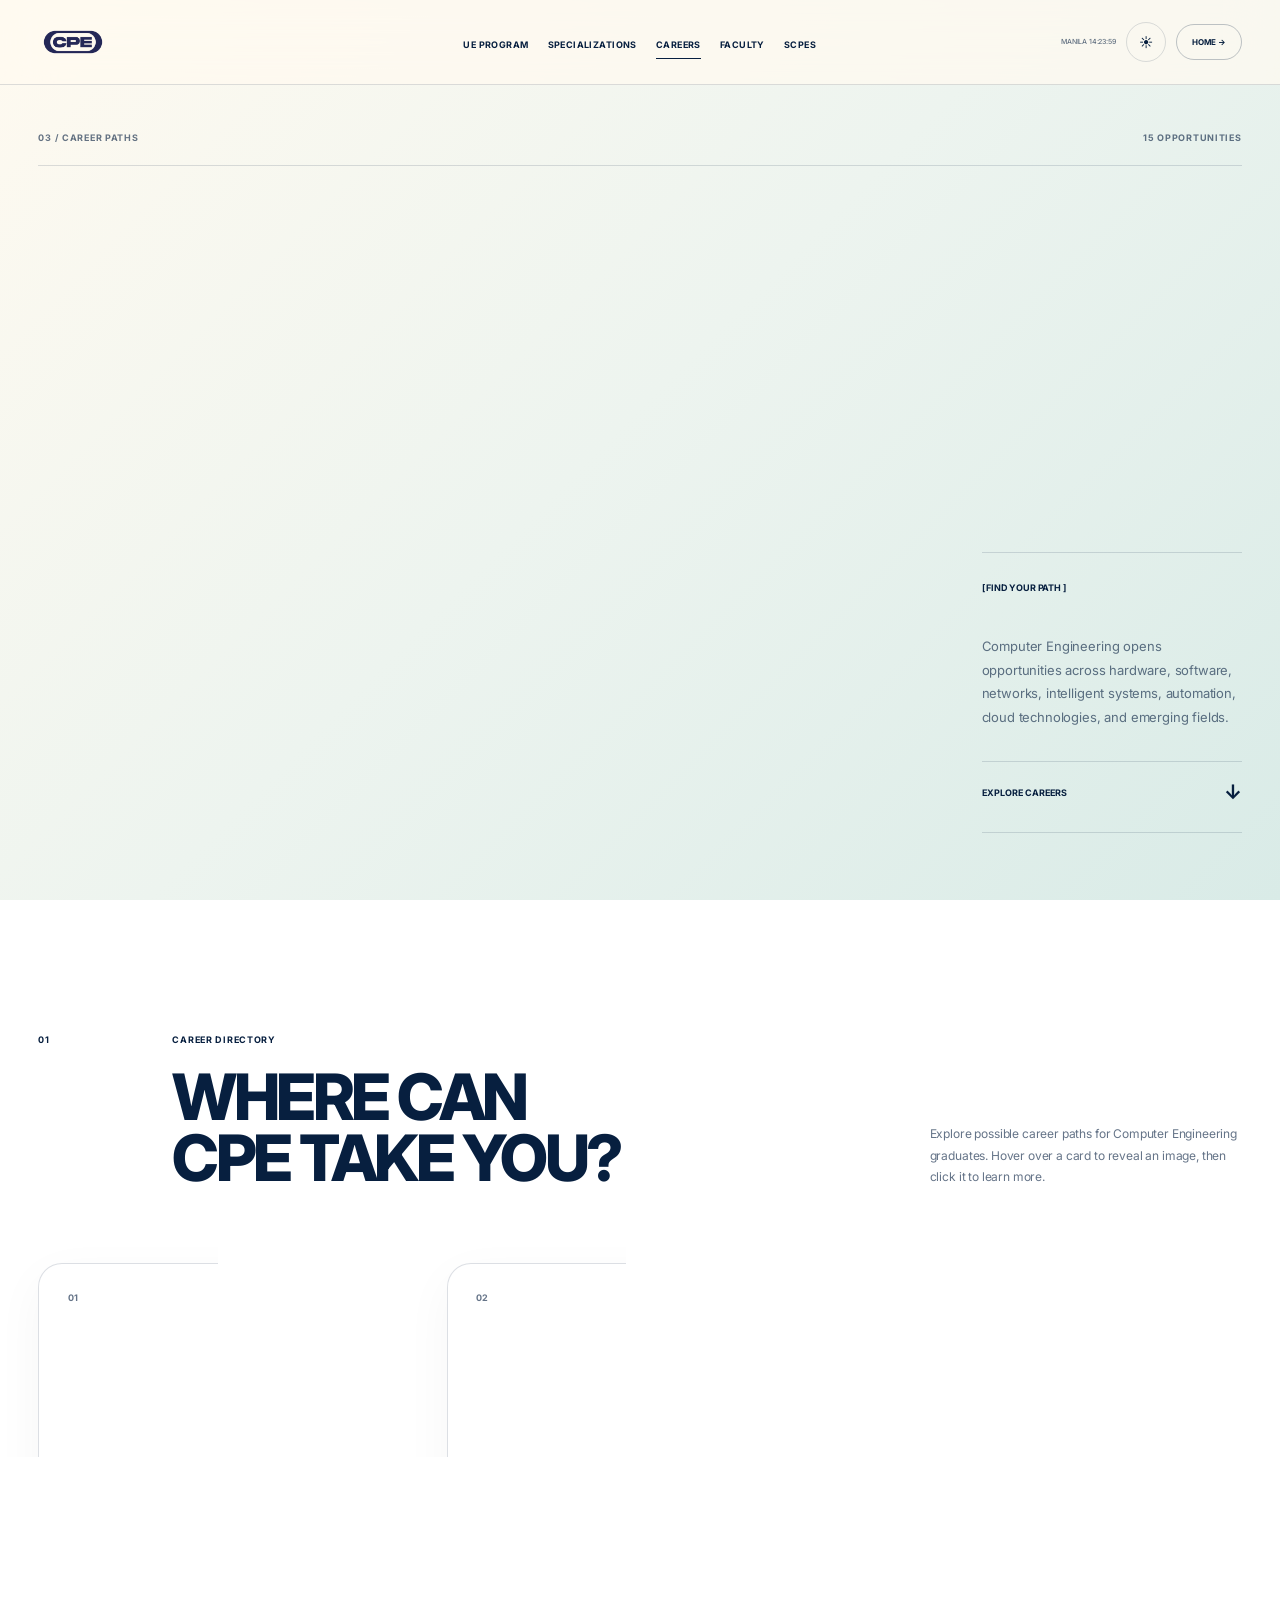
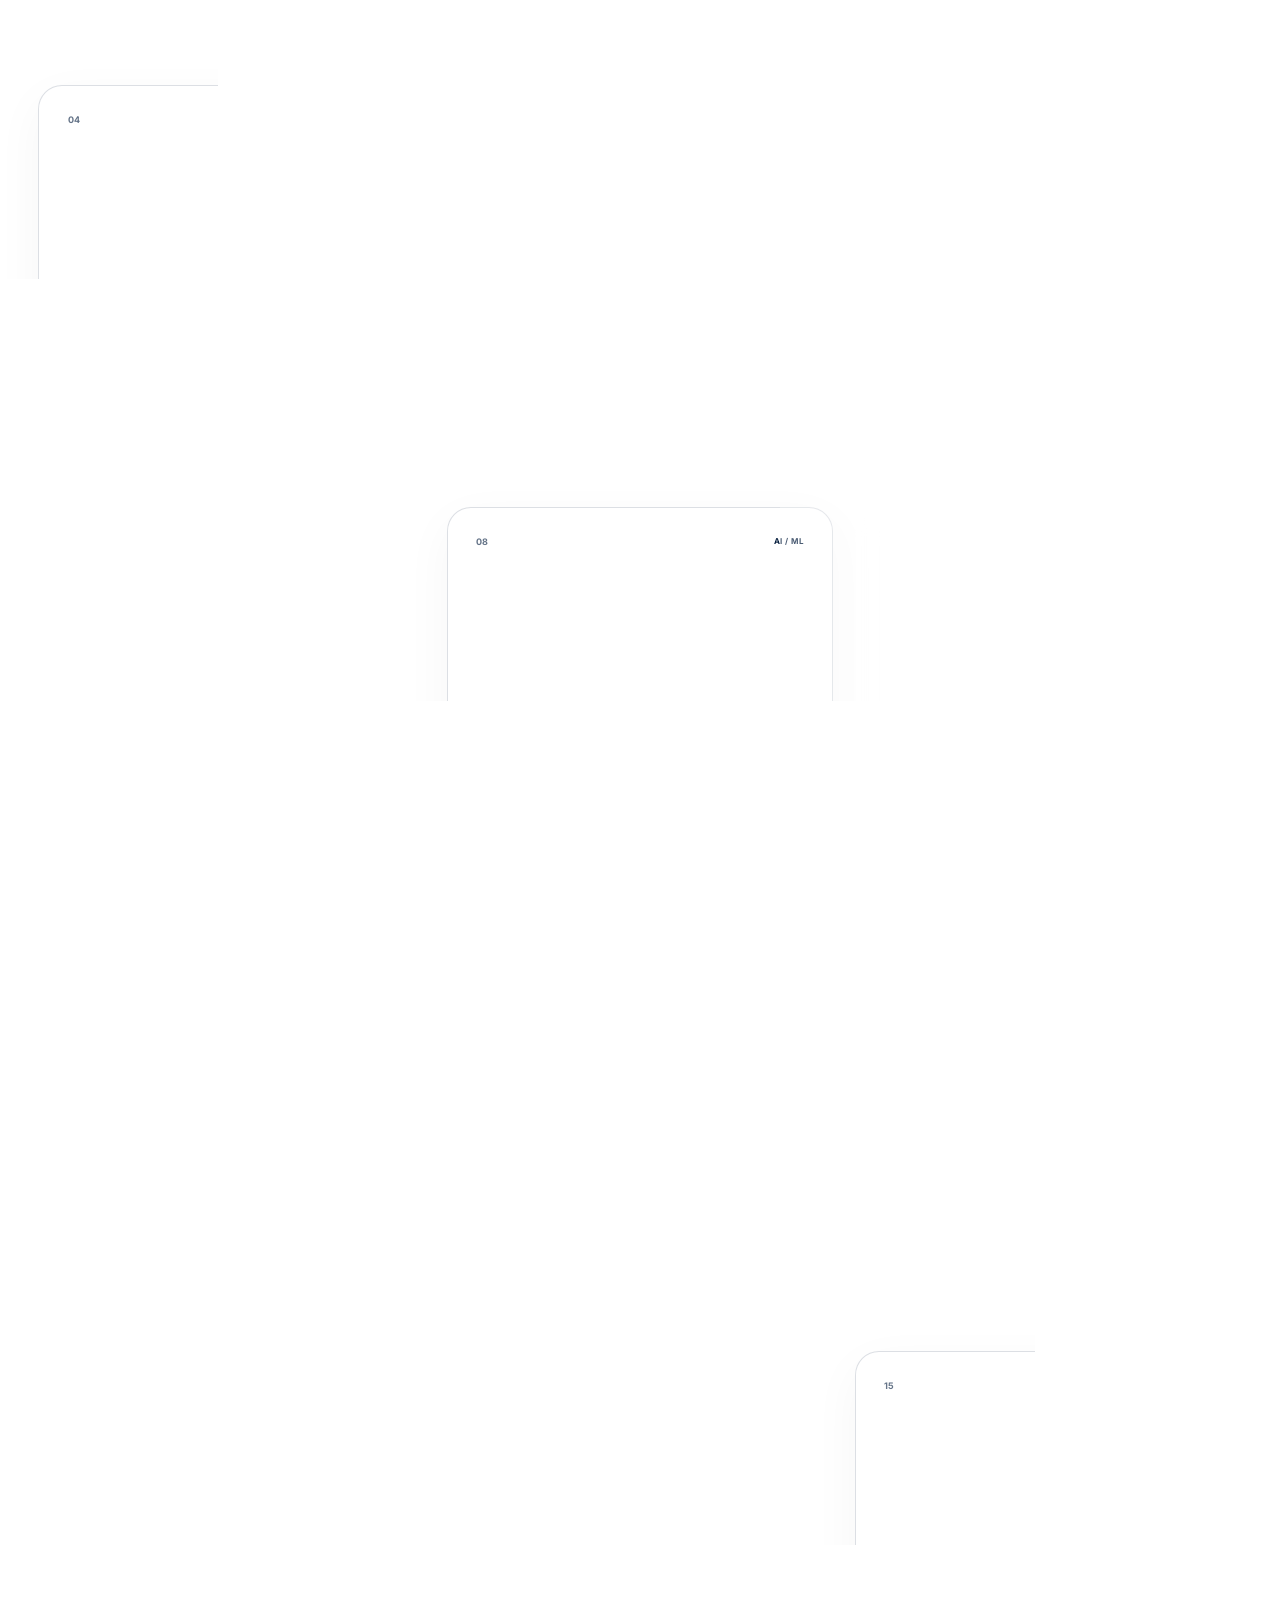
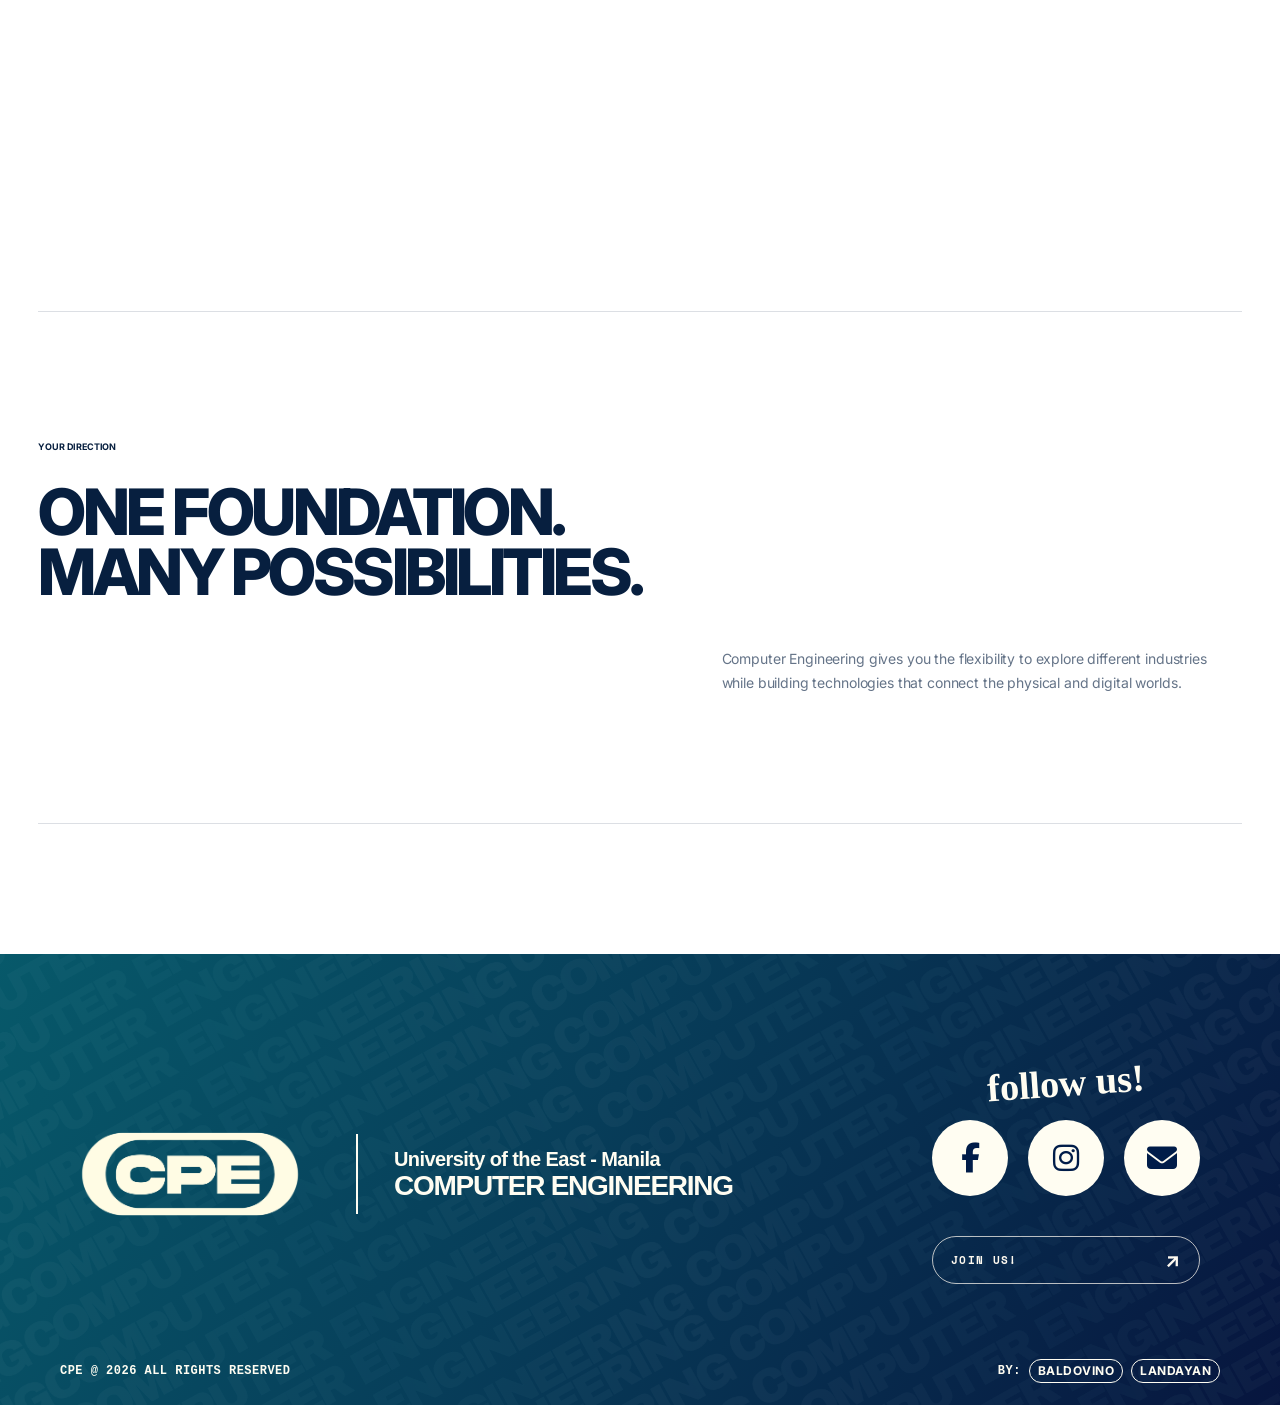
==== commit 11da920d: "Final Website With bionote" ====
--- a/careers.html
+++ b/careers.html
@@ -1152,7 +1152,11 @@
             </span>
 
             <span>
-                BY: BALDOVINO | LANDAYAN
+                <span class="cpe-credit-links">
+                    BY:
+                    <a class="cpe-credit-link" href="#">BALDOVINO</a>
+                    <a class="cpe-credit-link" href="#">LANDAYAN</a>
+                </span>
             </span>
 
         </div>
--- a/css/careers.css
+++ b/css/careers.css
@@ -5629,6 +5629,29 @@
     letter-spacing: 0.04em;
 
     color: #fffdf2;
+}
+
+
+.cpe-credit-links {
+    display: inline-flex;
+    align-items: center;
+    gap: 8px;
+}
+
+
+.cpe-credit-link {
+    padding: 5px 8px;
+    border: 1px solid currentColor;
+    border-radius: 999px;
+    color: inherit;
+    text-decoration: none;
+    transition: background-color 0.25s ease, color 0.25s ease;
+}
+
+
+.cpe-credit-link:hover {
+    background: currentColor;
+    color: #061f3f;
 }
 
 
